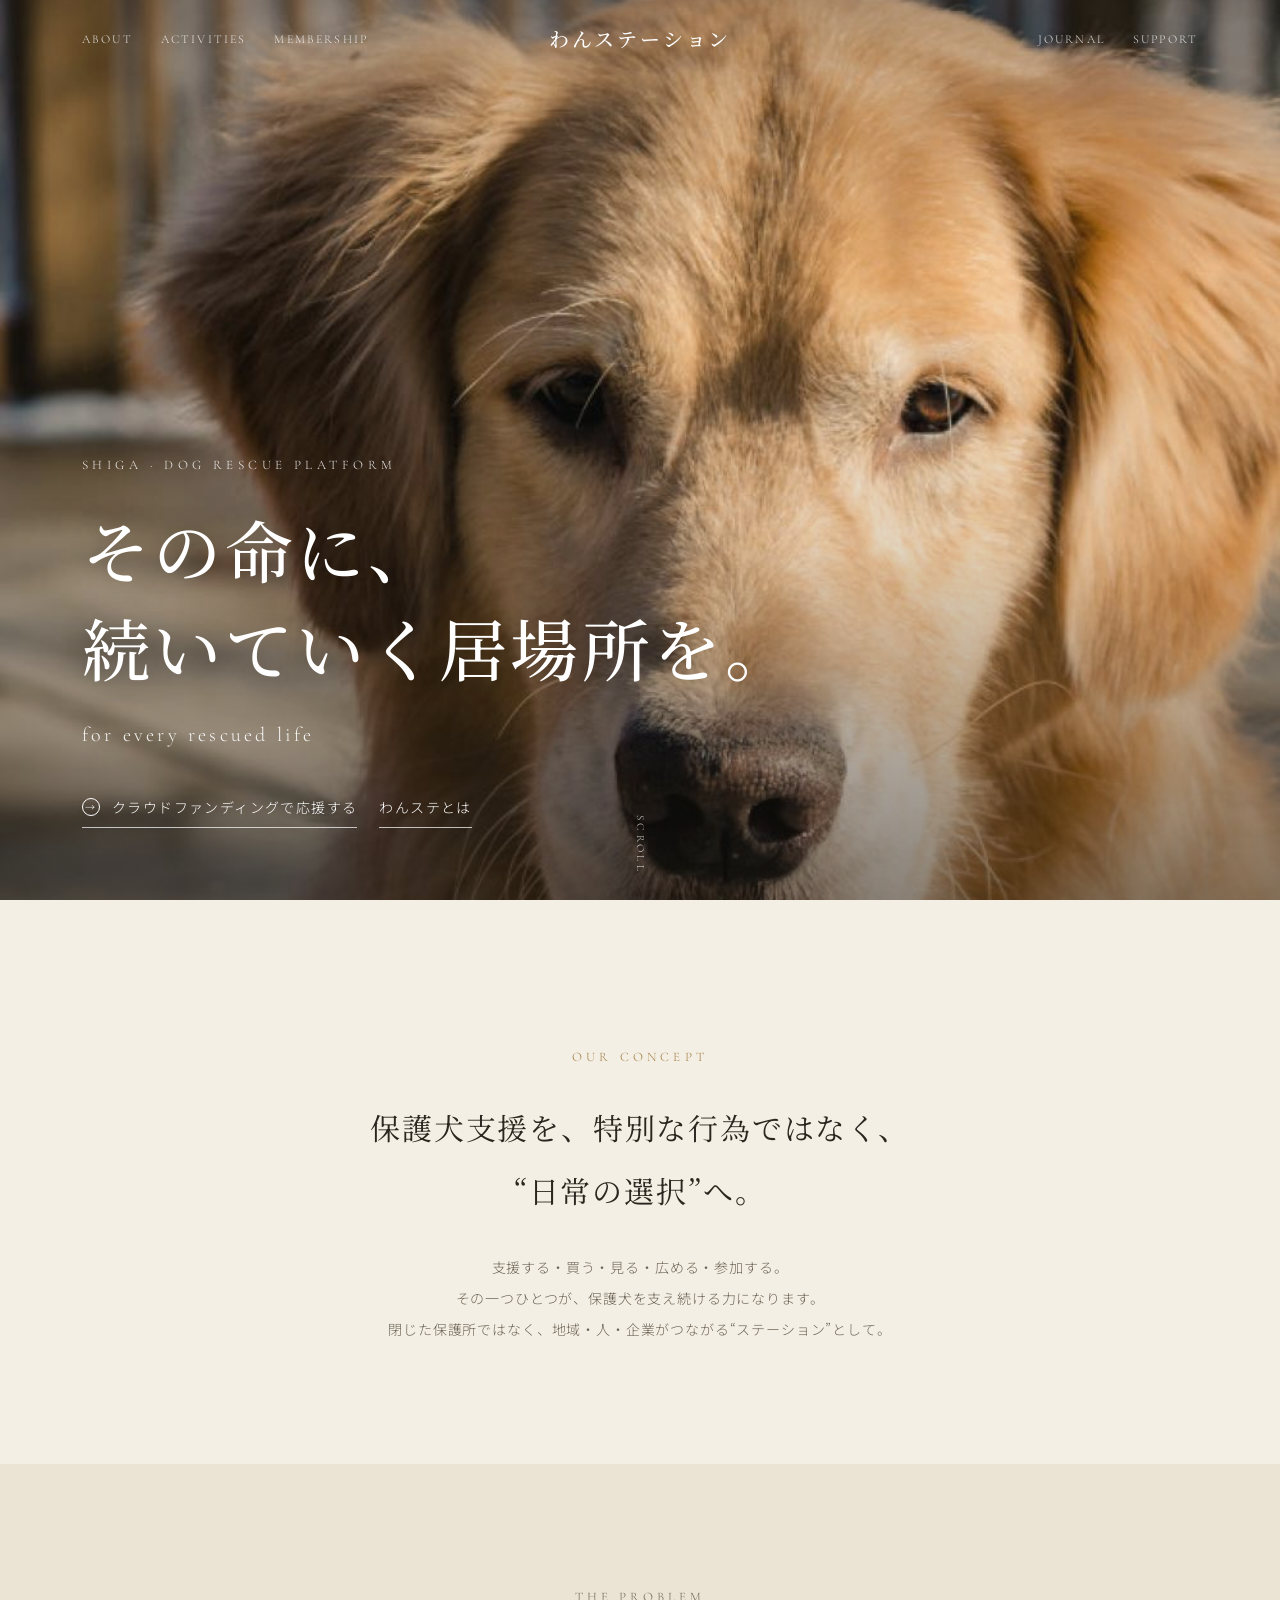
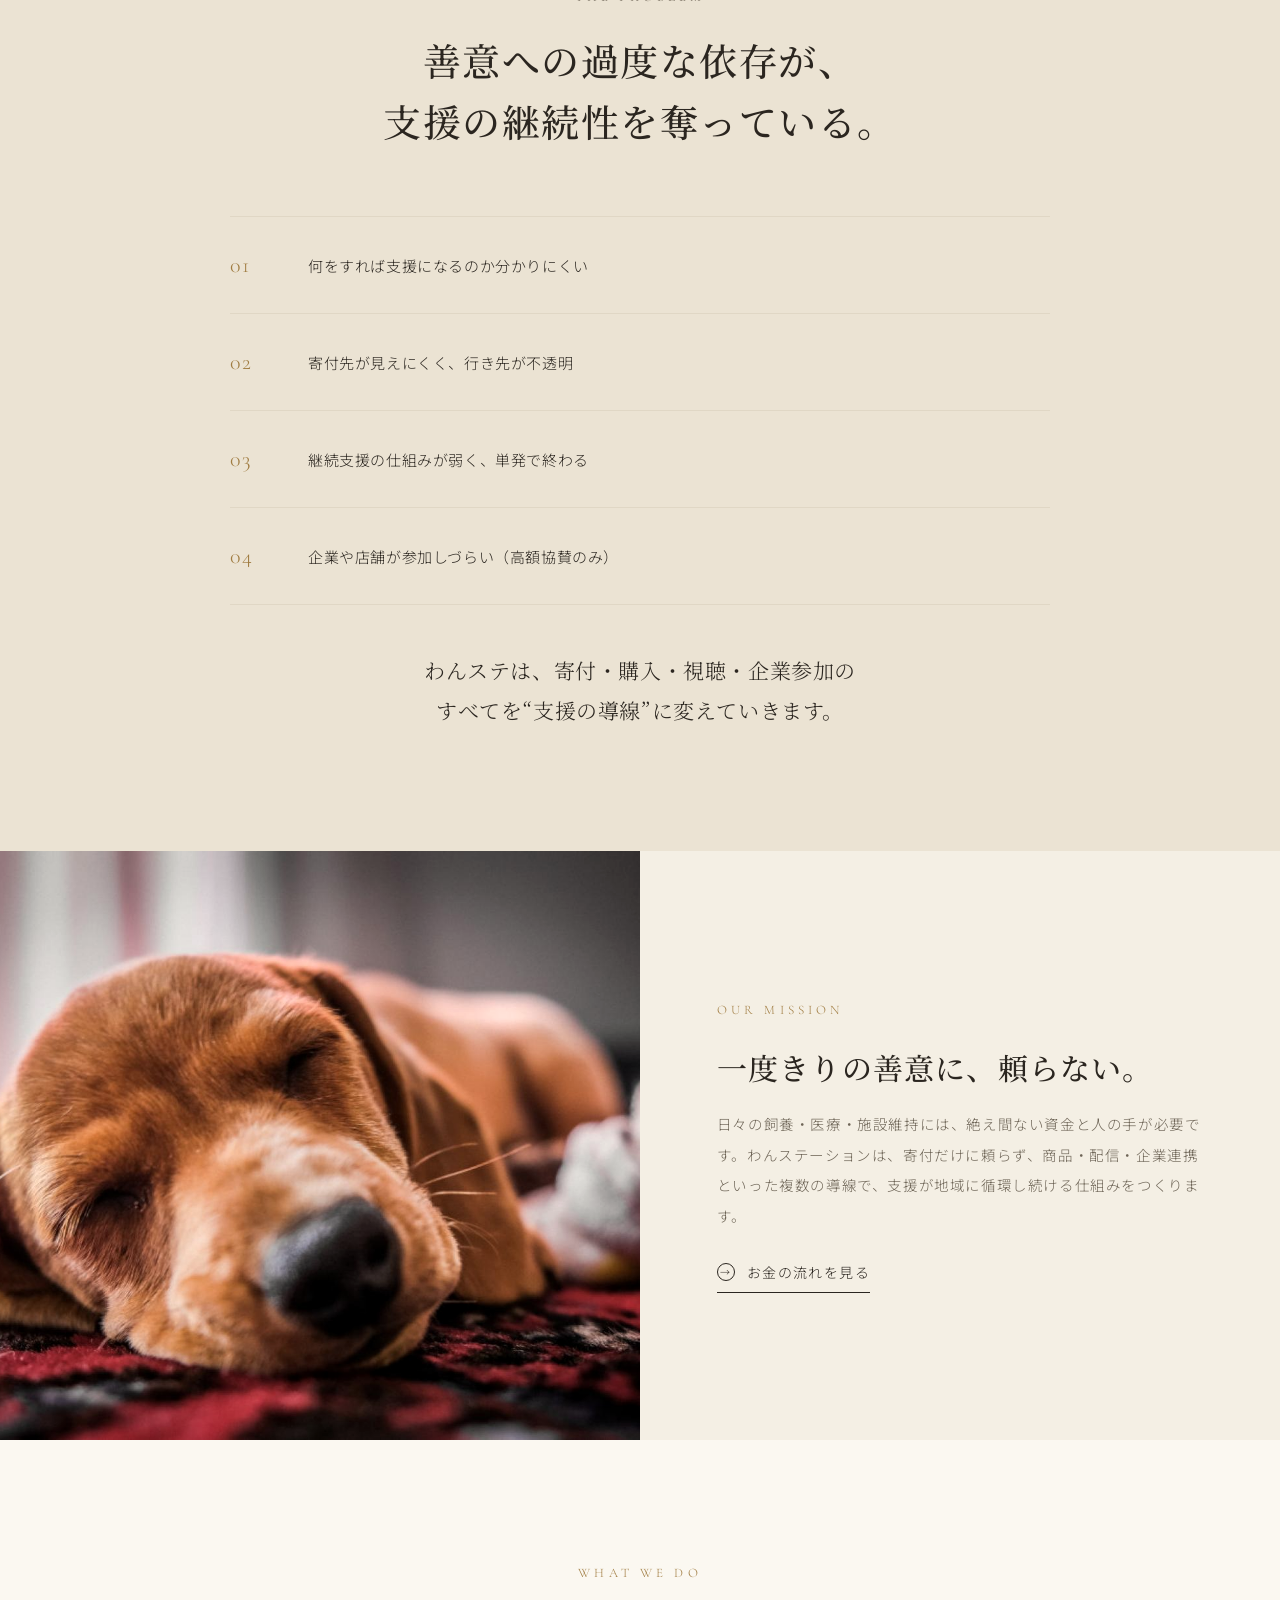
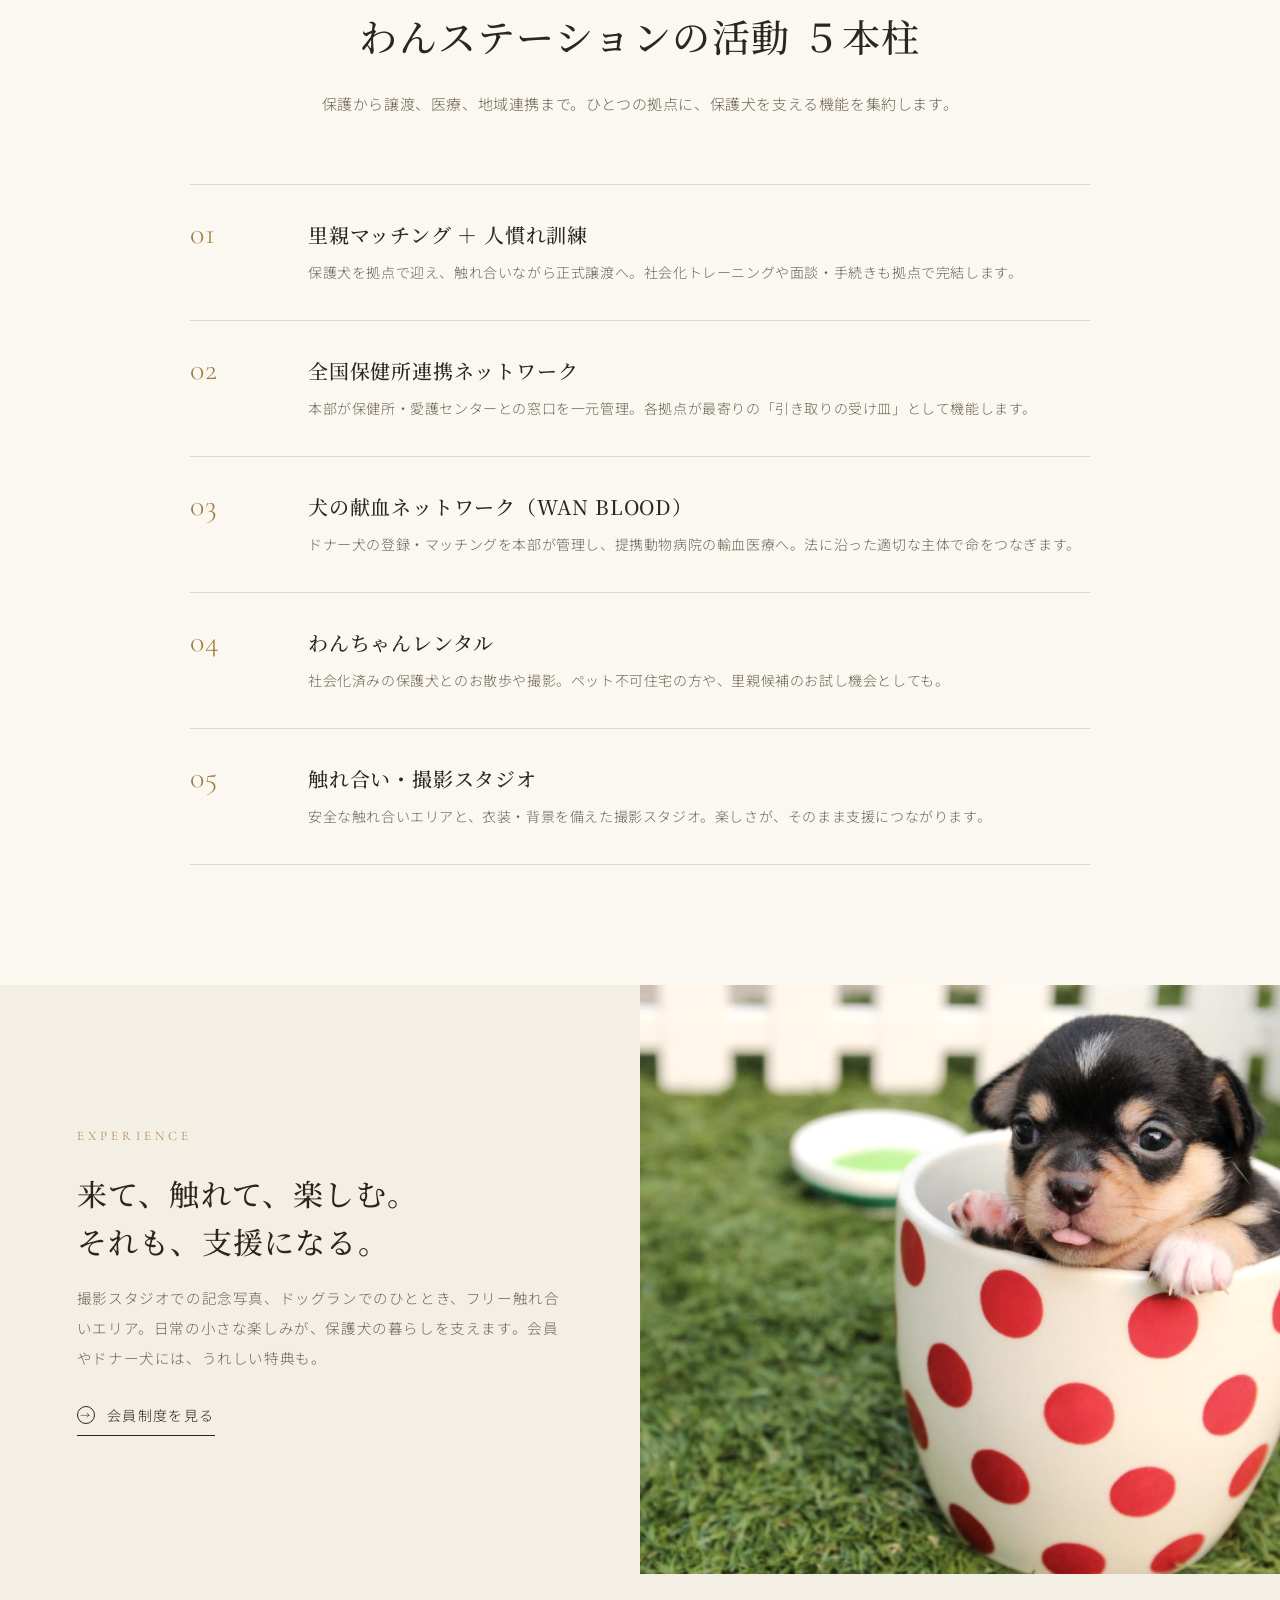
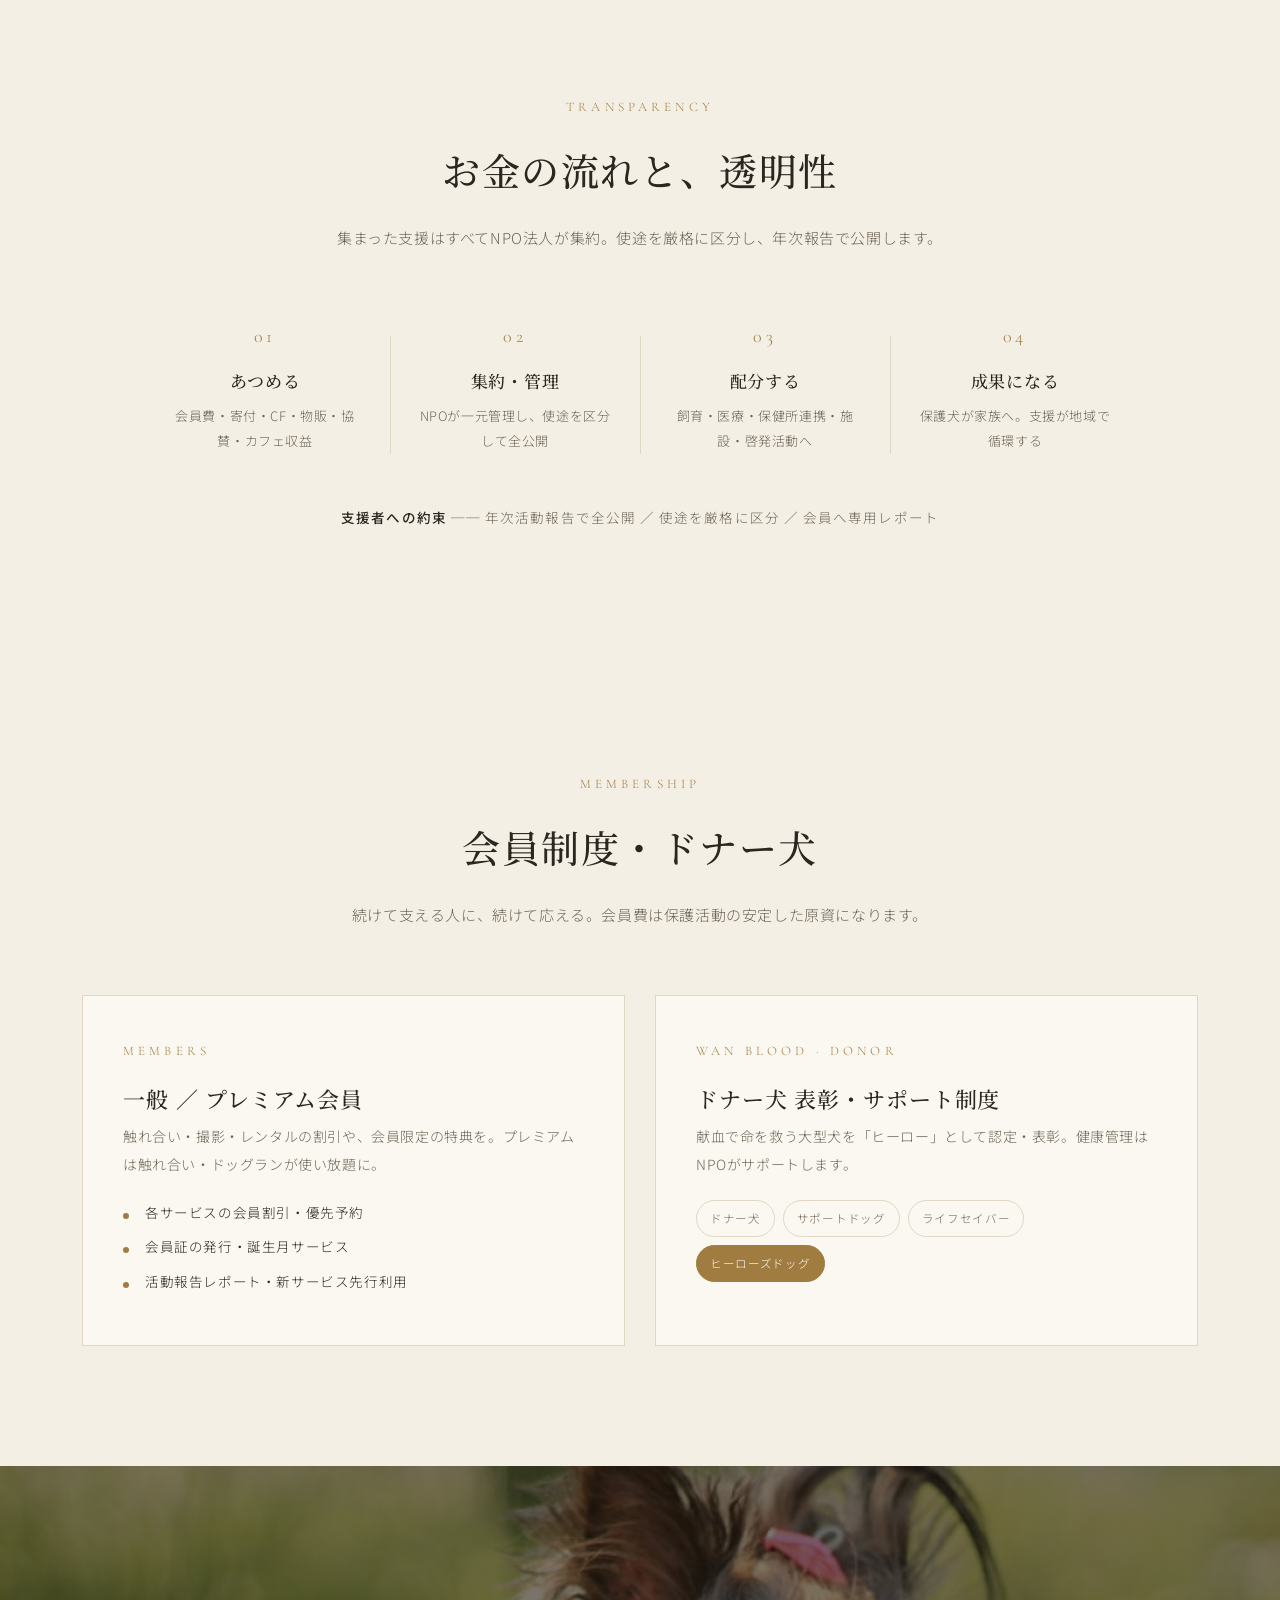
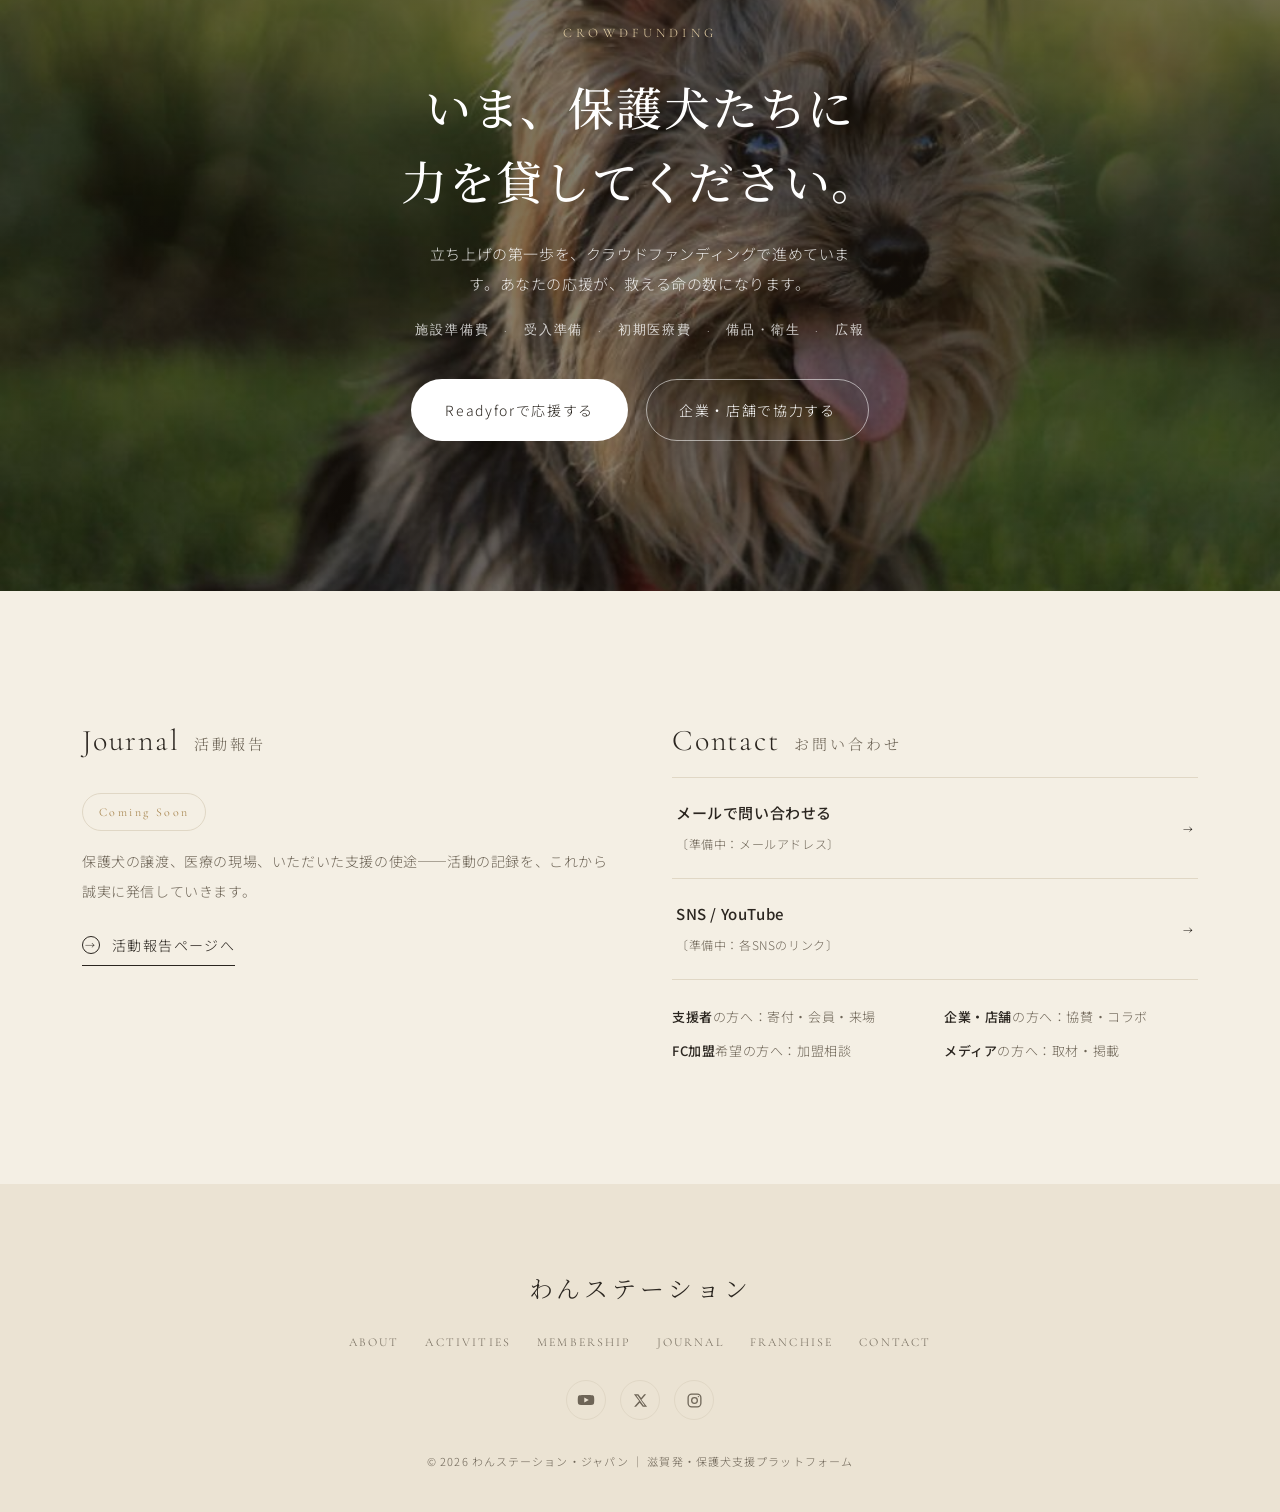
==== index.html @ 589c4ae3 "feat: 暖色エディトリアル版(B)を正式トップに採用 - B案を index.html に昇格、サブページ(reports/franchise)も暖色トーンに統一 - 旧・紺版は classic." ====
<!DOCTYPE html>
<html lang="ja">
<head>
<meta charset="UTF-8">
<meta name="viewport" content="width=device-width, initial-scale=1">
<meta name="robots" content="noindex, nofollow">
<title>わんステーション｜滋賀発・保護犬支援プラットフォーム</title>
<meta name="description" content="保護犬支援を、特別な行為ではなく“日常の選択”に。滋賀発の保護犬支援プラットフォーム わんステーション。">
<link rel="icon" href="assets/logo.svg" type="image/svg+xml">
<link rel="preconnect" href="https://fonts.googleapis.com">
<link rel="preconnect" href="https://fonts.gstatic.com" crossorigin>
<link href="https://fonts.googleapis.com/css2?family=Cormorant+Garamond:wght@400;500;600&family=Noto+Sans+JP:wght@300;400;500&family=Noto+Serif+JP:wght@400;500;600&display=swap" rel="stylesheet">
<link rel="stylesheet" href="css/editorial.css">
</head>
<body>

<!-- ===== ヘッダー ===== -->
<header class="eh on-hero" id="eh">
  <div class="wrap bar">
    <nav class="nav-l">
      <a class="navlink" href="#about">About</a>
      <a class="navlink" href="#pillars">Activities</a>
      <a class="navlink" href="#member">Membership</a>
    </nav>
    <a class="wordmark" href="index.html">わんステーション</a>
    <nav class="nav-r">
      <a class="navlink" href="reports.html">Journal</a>
      <a class="navlink" href="#support">Support</a>
      <button class="menu-btn navlink" id="menuBtn" aria-label="メニュー">Menu</button>
    </nav>
  </div>
</header>

<!-- ===== モバイルメニュー ===== -->
<div class="m-overlay" id="mOverlay" style="position:fixed;inset:0;z-index:70;background:var(--cream);display:none;flex-direction:column;align-items:center;justify-content:center;gap:8px">
  <button id="mClose" style="position:absolute;top:22px;right:26px;font-family:var(--serif-en);letter-spacing:.18em">CLOSE</button>
  <a class="serif-jp" style="font-size:24px;padding:12px" href="#about">わんステとは</a>
  <a class="serif-jp" style="font-size:24px;padding:12px" href="#pillars">活動内容</a>
  <a class="serif-jp" style="font-size:24px;padding:12px" href="#member">会員制度</a>
  <a class="serif-jp" style="font-size:24px;padding:12px" href="reports.html">活動報告</a>
  <a class="serif-jp" style="font-size:24px;padding:12px;color:var(--accent)" href="#support">応援する</a>
</div>

<!-- ===== ヒーロー ===== -->
<section class="ehero">
  <div class="bg warm"><img src="assets/img/ed-hero.jpg" alt="保護犬"></div>
  <div class="wrap inner">
    <div class="reveal">
      <div class="eyebrow">Shiga · Dog Rescue Platform</div>
      <h1>その命に、<br>続いていく居場所を。</h1>
      <div class="sub">for every rescued life</div>
      <div class="h-actions">
        <a class="line-link" href="#support"><span class="d">→</span>クラウドファンディングで応援する</a>
        <a class="line-link" href="#about">わんステとは</a>
      </div>
    </div>
  </div>
  <div class="scroll-cue">SCROLL</div>
</section>

<!-- ===== イントロ（コンセプト） ===== -->
<section class="intro wrap" id="about">
  <div class="narrow reveal">
    <span class="label">Our Concept</span>
    <p style="margin-top:26px">保護犬支援を、特別な行為ではなく、<br>“日常の選択”へ。</p>
    <p class="small">支援する・買う・見る・広める・参加する。<br>その一つひとつが、保護犬を支え続ける力になります。<br>閉じた保護所ではなく、地域・人・企業がつながる“ステーション”として。</p>
  </div>
</section>

<!-- ===== 課題 ===== -->
<section class="sec issue-e">
  <div class="wrap">
    <div class="sec-head">
      <span class="label ink">The Problem</span>
      <h2 class="sec-title">善意への過度な依存が、<br>支援の継続性を奪っている。</h2>
    </div>
    <div class="rows">
      <div class="row reveal"><span class="num">01</span><p>何をすれば支援になるのか分かりにくい</p></div>
      <div class="row reveal"><span class="num">02</span><p>寄付先が見えにくく、行き先が不透明</p></div>
      <div class="row reveal"><span class="num">03</span><p>継続支援の仕組みが弱く、単発で終わる</p></div>
      <div class="row reveal"><span class="num">04</span><p>企業や店舗が参加しづらい（高額協賛のみ）</p></div>
    </div>
    <p class="closing reveal">わんステは、寄付・購入・視聴・企業参加の<br>すべてを“支援の導線”に変えていきます。</p>
  </div>
</section>

<!-- ===== フィーチャー：世界観 ===== -->
<section class="feature">
  <div class="ph warm"><img src="assets/img/ed-warm.jpg" alt="くつろぐ保護犬"></div>
  <div class="tx reveal">
    <span class="label">Our Mission</span>
    <h3>一度きりの善意に、頼らない。</h3>
    <p>日々の飼養・医療・施設維持には、絶え間ない資金と人の手が必要です。わんステーションは、寄付だけに頼らず、商品・配信・企業連携といった複数の導線で、支援が地域に循環し続ける仕組みをつくります。</p>
    <a class="line-link" href="#flow"><span class="d">→</span>お金の流れを見る</a>
  </div>
</section>

<!-- ===== 活動5本柱 ===== -->
<section class="sec pillars-e" id="pillars">
  <div class="wrap">
    <div class="sec-head">
      <span class="label">What We Do</span>
      <h2 class="sec-title">わんステーションの活動 ５本柱</h2>
      <p class="sec-lead">保護から譲渡、医療、地域連携まで。ひとつの拠点に、保護犬を支える機能を集約します。</p>
    </div>
    <div class="plist">
      <div class="pl reveal"><div class="no">01</div><div><h4>里親マッチング ＋ 人慣れ訓練</h4><p>保護犬を拠点で迎え、触れ合いながら正式譲渡へ。社会化トレーニングや面談・手続きも拠点で完結します。</p></div></div>
      <div class="pl reveal"><div class="no">02</div><div><h4>全国保健所連携ネットワーク</h4><p>本部が保健所・愛護センターとの窓口を一元管理。各拠点が最寄りの「引き取りの受け皿」として機能します。</p></div></div>
      <div class="pl reveal"><div class="no">03</div><div><h4>犬の献血ネットワーク（WAN BLOOD）</h4><p>ドナー犬の登録・マッチングを本部が管理し、提携動物病院の輸血医療へ。法に沿った適切な主体で命をつなぎます。</p></div></div>
      <div class="pl reveal"><div class="no">04</div><div><h4>わんちゃんレンタル</h4><p>社会化済みの保護犬とのお散歩や撮影。ペット不可住宅の方や、里親候補のお試し機会としても。</p></div></div>
      <div class="pl reveal"><div class="no">05</div><div><h4>触れ合い・撮影スタジオ</h4><p>安全な触れ合いエリアと、衣装・背景を備えた撮影スタジオ。楽しさが、そのまま支援につながります。</p></div></div>
    </div>
  </div>
</section>

<!-- ===== フィーチャー：体験 ===== -->
<section class="feature rev">
  <div class="ph warm"><img src="assets/img/ed-soft.jpg" alt="拠点での体験"></div>
  <div class="tx reveal">
    <span class="label">Experience</span>
    <h3>来て、触れて、楽しむ。<br>それも、支援になる。</h3>
    <p>撮影スタジオでの記念写真、ドッグランでのひととき、フリー触れ合いエリア。日常の小さな楽しみが、保護犬の暮らしを支えます。会員やドナー犬には、うれしい特典も。</p>
    <a class="line-link" href="#member"><span class="d">→</span>会員制度を見る</a>
  </div>
</section>

<!-- ===== お金の流れ・透明性 ===== -->
<section class="sec flow-e" id="flow">
  <div class="wrap">
    <div class="sec-head">
      <span class="label">Transparency</span>
      <h2 class="sec-title">お金の流れと、透明性</h2>
      <p class="sec-lead">集まった支援はすべてNPO法人が集約。使途を厳格に区分し、年次報告で公開します。</p>
    </div>
    <div class="steps">
      <div class="st reveal"><div class="no">01</div><h4>あつめる</h4><p>会員費・寄付・CF・物販・協賛・カフェ収益</p></div>
      <div class="st reveal"><div class="no">02</div><h4>集約・管理</h4><p>NPOが一元管理し、使途を区分して全公開</p></div>
      <div class="st reveal"><div class="no">03</div><h4>配分する</h4><p>飼育・医療・保健所連携・施設・啓発活動へ</p></div>
      <div class="st reveal"><div class="no">04</div><h4>成果になる</h4><p>保護犬が家族へ。支援が地域で循環する</p></div>
    </div>
    <p class="promise reveal"><b>支援者への約束</b> ── 年次活動報告で全公開 ／ 使途を厳格に区分 ／ 会員へ専用レポート</p>
  </div>
</section>

<!-- ===== 会員・ドナー ===== -->
<section class="sec member-e" id="member">
  <div class="wrap">
    <div class="sec-head">
      <span class="label">Membership</span>
      <h2 class="sec-title">会員制度・ドナー犬</h2>
      <p class="sec-lead">続けて支える人に、続けて応える。会員費は保護活動の安定した原資になります。</p>
    </div>
    <div class="cols">
      <div class="card-e reveal">
        <span class="label">Members</span>
        <h4>一般 ／ プレミアム会員</h4>
        <p class="lead">触れ合い・撮影・レンタルの割引や、会員限定の特典を。プレミアムは触れ合い・ドッグランが使い放題に。</p>
        <ul>
          <li>各サービスの会員割引・優先予約</li>
          <li>会員証の発行・誕生月サービス</li>
          <li>活動報告レポート・新サービス先行利用</li>
        </ul>
      </div>
      <div class="card-e reveal">
        <span class="label">Wan Blood · Donor</span>
        <h4>ドナー犬 表彰・サポート制度</h4>
        <p class="lead">献血で命を救う大型犬を「ヒーロー」として認定・表彰。健康管理はNPOがサポートします。</p>
        <div class="ranks">
          <span>ドナー犬</span><span>サポートドッグ</span><span>ライフセイバー</span><span class="on">ヒーローズドッグ</span>
        </div>
      </div>
    </div>
  </div>
</section>

<!-- ===== CF ===== -->
<section class="cta-e" id="support">
  <div class="bg warm"><img src="assets/img/cta.jpg" alt=""></div>
  <div class="inner">
    <span class="label">Crowdfunding</span>
    <h2>いま、保護犬たちに<br>力を貸してください。</h2>
    <p>立ち上げの第一歩を、クラウドファンディングで進めています。あなたの応援が、救える命の数になります。</p>
    <div class="uses">施設準備費　·　受入準備　·　初期医療費　·　備品・衛生　·　広報</div>
    <div class="acts">
      <a class="btn-pill" href="〔Readyfor公開URL〕" target="_blank" rel="noopener">Readyforで応援する</a>
      <a class="btn-outline" href="#contact">企業・店舗で協力する</a>
    </div>
  </div>
</section>

<!-- ===== お知らせ / お問い合わせ ===== -->
<section class="sec news-e" id="contact">
  <div class="wrap two">
    <div class="reveal">
      <div class="block-title">Journal<span class="jp">活動報告</span></div>
      <span class="soon">Coming Soon</span>
      <p class="lead">保護犬の譲渡、医療の現場、いただいた支援の使途──活動の記録を、これから誠実に発信していきます。</p>
      <a class="line-link" href="reports.html"><span class="d">→</span>活動報告ページへ</a>
    </div>
    <div class="reveal">
      <div class="block-title">Contact<span class="jp">お問い合わせ</span></div>
      <div class="contact-rows">
        <a href="〔mailto:メールアドレス〕"><span class="t"><b>メールで問い合わせる</b><span>〔準備中：メールアドレス〕</span></span><span class="ar">→</span></a>
        <a href="〔SNSのURL〕" target="_blank" rel="noopener"><span class="t"><b>SNS / YouTube</b><span>〔準備中：各SNSのリンク〕</span></span><span class="ar">→</span></a>
      </div>
      <div class="aud">
        <div><b>支援者</b>の方へ：寄付・会員・来場</div>
        <div><b>企業・店舗</b>の方へ：協賛・コラボ</div>
        <div><b>FC加盟</b>希望の方へ：加盟相談</div>
        <div><b>メディア</b>の方へ：取材・掲載</div>
      </div>
    </div>
  </div>
</section>

<!-- ===== フッター ===== -->
<footer class="foot-e">
  <div class="wrap">
    <div class="wm">わんステーション</div>
    <div class="links">
      <a href="#about">About</a><a href="#pillars">Activities</a><a href="#member">Membership</a>
      <a href="reports.html">Journal</a><a href="franchise.html">Franchise</a><a href="#contact">Contact</a>
    </div>
    <div class="sns">
      <a href="〔YouTube〕" target="_blank" rel="noopener" aria-label="YouTube"><svg width="18" height="18" viewBox="0 0 24 24" fill="currentColor"><path d="M23 12s0-3.2-.4-4.7a2.5 2.5 0 0 0-1.7-1.7C19.4 5.2 12 5.2 12 5.2s-7.4 0-8.9.4A2.5 2.5 0 0 0 1.4 7.3C1 8.8 1 12 1 12s0 3.2.4 4.7a2.5 2.5 0 0 0 1.7 1.7c1.5.4 8.9.4 8.9.4s7.4 0 8.9-.4a2.5 2.5 0 0 0 1.7-1.7C23 15.2 23 12 23 12zM9.7 15.3V8.7l6 3.3-6 3.3z"/></svg></a>
      <a href="〔X〕" target="_blank" rel="noopener" aria-label="X"><svg width="15" height="15" viewBox="0 0 24 24" fill="currentColor"><path d="M18 2h3l-7.5 8.6L22.5 22h-6.8l-5-6.6L4.8 22H1.8l8-9.2L1.5 2h7l4.5 6 5-6zM16.8 20h1.9L7.3 4H5.3L16.8 20z"/></svg></a>
      <a href="〔Instagram〕" target="_blank" rel="noopener" aria-label="Instagram"><svg width="17" height="17" viewBox="0 0 24 24" fill="none" stroke="currentColor" stroke-width="1.8"><rect x="3" y="3" width="18" height="18" rx="5"/><circle cx="12" cy="12" r="4"/><circle cx="17.5" cy="6.5" r="1" fill="currentColor" stroke="none"/></svg></a>
    </div>
    <div class="copy">© 2026 わんステーション・ジャパン ｜ 滋賀発・保護犬支援プラットフォーム</div>
  </div>
</footer>

<script src="js/editorial.js"></script>
</body>
</html>
---- css/editorial.css ----
/* =========================================================
   わんステーション — editorial.css
   方向：furfolk風 暖色エディトリアル（生成り・余白・セリフ・写真主役）
   ========================================================= */

*,*::before,*::after{box-sizing:border-box;margin:0;padding:0}
html{-webkit-text-size-adjust:100%;scroll-behavior:smooth}
img{max-width:100%;display:block}
a{color:inherit;text-decoration:none}
ul{list-style:none}
button{font:inherit;cursor:pointer;border:none;background:none;color:inherit}

:root{
  --cream:#F4EFE4;       /* 主背景・生成り */
  --cream-2:#FBF8F1;     /* 明るい面 */
  --cream-deep:#EBE3D3;  /* 少し沈めた面 */
  --ink:#2B2620;         /* 文字・温かみのある黒 */
  --ink-soft:#6E6557;    /* 補助テキスト */
  --line:#E0D7C5;        /* ヘアライン */
  --accent:#A07C41;      /* 控えめなタン・ゴールド */

  --serif-en:"Cormorant Garamond",serif;            /* 英字ディスプレイ */
  --serif-jp:"Noto Serif JP",'Hiragino Mincho ProN','Yu Mincho',serif;
  --sans-jp:"Noto Sans JP",'Hiragino Sans',system-ui,sans-serif;
}

body{
  font-family:var(--sans-jp);
  color:var(--ink);
  background:var(--cream);
  font-weight:300;
  line-height:2;
  font-size:15px;
  letter-spacing:.04em;
  -webkit-font-smoothing:antialiased;
}

/* 写真は暖色トーンに統一（仮写真の背景差を馴染ませる） */
img.warm,.warm img{filter:saturate(.9) sepia(.07) brightness(1.02) contrast(1.02)}

.wrap{width:100%;max-width:1180px;margin-inline:auto;padding-inline:32px}
.narrow{max-width:760px;margin-inline:auto}

h1,h2,h3,h4{font-weight:500;line-height:1.55;letter-spacing:.04em}
.serif-jp{font-family:var(--serif-jp)}
.en{font-family:var(--serif-en);font-weight:500;letter-spacing:.06em}

/* ラベル（小さな英字） */
.label{font-family:var(--serif-en);font-size:13px;letter-spacing:.32em;text-transform:uppercase;color:var(--accent)}
.label.ink{color:var(--ink-soft)}

/* セクション */
.sec{padding:120px 0}
.sec-sm{padding:88px 0}
.sec-head{text-align:center;max-width:680px;margin:0 auto 64px}
.sec-head .label{display:block;margin-bottom:20px}
.sec-title{font-family:var(--serif-jp);font-size:clamp(26px,3.4vw,38px);color:var(--ink);font-weight:500;line-height:1.6}
.sec-lead{margin-top:22px;color:var(--ink-soft);font-size:15px;line-height:2.1}

/* リンク・ボタン */
.line-link{display:inline-flex;align-items:center;gap:12px;font-size:14px;letter-spacing:.1em;color:var(--ink);padding-bottom:6px;border-bottom:1px solid var(--ink);transition:gap .25s,color .25s,border-color .25s}
.line-link:hover{gap:18px;color:var(--accent);border-color:var(--accent)}
.line-link .d{width:18px;height:18px;border-radius:50%;border:1px solid currentColor;display:inline-flex;align-items:center;justify-content:center;font-size:10px}
.btn-pill{display:inline-flex;align-items:center;gap:12px;background:var(--ink);color:var(--cream);font-size:14px;letter-spacing:.12em;padding:17px 34px;border-radius:999px;transition:background .25s,transform .25s}
.btn-pill:hover{background:#000;transform:translateY(-2px)}
.btn-outline{display:inline-flex;align-items:center;gap:12px;border:1px solid currentColor;font-size:14px;letter-spacing:.12em;padding:16px 32px;border-radius:999px;transition:.25s}

/* =========================================================
   ヘッダー
   ========================================================= */
.eh{position:fixed;top:0;left:0;right:0;z-index:60;transition:background .35s,box-shadow .35s,border-color .35s;border-bottom:1px solid transparent}
.eh.solid{background:rgba(244,239,228,.9);backdrop-filter:blur(10px) saturate(140%);border-color:var(--line)}
.eh .bar{display:flex;align-items:center;justify-content:space-between;height:78px}
.eh .nav-l,.eh .nav-r{display:flex;align-items:center;gap:28px;flex:1}
.eh .nav-r{justify-content:flex-end}
.eh a.navlink{font-size:12px;letter-spacing:.18em;text-transform:uppercase;font-family:var(--serif-en);color:var(--ink);opacity:.85;transition:opacity .2s}
.eh a.navlink:hover{opacity:1}
.eh .wordmark{font-family:var(--serif-jp);font-size:20px;letter-spacing:.14em;color:var(--ink);font-weight:500;white-space:nowrap}
.eh.on-hero:not(.solid) a,.eh.on-hero:not(.solid) .wordmark{color:#fff}
.eh .menu-btn{display:none}

/* =========================================================
   ヒーロー（全面写真）
   ========================================================= */
.ehero{position:relative;height:100vh;min-height:620px;overflow:hidden}
.ehero .bg{position:absolute;inset:0}
.ehero .bg img{width:100%;height:100%;object-fit:cover}
.ehero .bg::after{content:"";position:absolute;inset:0;background:linear-gradient(180deg,rgba(20,16,12,.28),rgba(20,16,12,.05) 30%,rgba(20,16,12,.12) 60%,rgba(20,16,12,.5))}
.ehero .inner{position:relative;height:100%;display:flex;flex-direction:column;justify-content:flex-end;padding-bottom:8vh;color:#fff}
.ehero .eyebrow{font-family:var(--serif-en);font-size:13px;letter-spacing:.34em;text-transform:uppercase;color:rgba(255,255,255,.9);margin-bottom:22px}
.ehero h1{font-family:var(--serif-jp);font-weight:500;font-size:clamp(34px,5.6vw,68px);line-height:1.45;letter-spacing:.05em;text-shadow:0 2px 30px rgba(0,0,0,.25)}
.ehero .sub{font-family:var(--serif-en);font-size:clamp(15px,1.6vw,20px);letter-spacing:.16em;margin-top:18px;color:rgba(255,255,255,.92)}
.ehero .h-actions{margin-top:38px;display:flex;gap:22px;align-items:center;flex-wrap:wrap}
.ehero .line-link{color:#fff;border-color:rgba(255,255,255,.7)}
.ehero .line-link:hover{color:#fff;border-color:#fff}
.scroll-cue{position:absolute;left:50%;bottom:26px;transform:translateX(-50%);color:rgba(255,255,255,.8);font-family:var(--serif-en);font-size:11px;letter-spacing:.3em;writing-mode:vertical-rl}

/* =========================================================
   イントロ（余白の効いた一文）
   ========================================================= */
.intro{text-align:center;padding:140px 0 120px}
.intro p{font-family:var(--serif-jp);font-size:clamp(20px,2.6vw,30px);line-height:2.1;color:var(--ink);font-weight:400;letter-spacing:.06em}
.intro .small{font-family:var(--sans-jp);font-size:14px;color:var(--ink-soft);margin-top:30px;line-height:2.2;font-weight:300}

/* =========================================================
   課題（落ち着いたトーン面）
   ========================================================= */
.issue-e{background:var(--cream-deep)}
.issue-e .rows{max-width:820px;margin:48px auto 0}
.issue-e .row{display:flex;gap:30px;align-items:baseline;padding:26px 0;border-top:1px solid var(--line)}
.issue-e .row:last-child{border-bottom:1px solid var(--line)}
.issue-e .row .num{font-family:var(--serif-en);font-size:22px;color:var(--accent);min-width:48px}
.issue-e .row p{font-size:15px;color:var(--ink);line-height:1.9}
.issue-e .closing{text-align:center;margin-top:46px;font-family:var(--serif-jp);font-size:clamp(17px,2vw,21px);color:var(--ink);line-height:1.9}

/* =========================================================
   エディトリアル交互ブロック（写真＋少しの文）
   ========================================================= */
.feature{display:grid;grid-template-columns:1fr 1fr;align-items:center;gap:0}
.feature+.feature{margin-top:0}
.feature .ph{height:clamp(360px,46vw,600px);overflow:hidden}
.feature .ph img{width:100%;height:100%;object-fit:cover;transition:transform 1.2s ease}
.feature:hover .ph img{transform:scale(1.04)}
.feature .tx{padding:clamp(40px,6vw,96px)}
.feature.rev .ph{order:2}
.feature .label{display:block;margin-bottom:20px}
.feature h3{font-family:var(--serif-jp);font-size:clamp(22px,2.6vw,30px);color:var(--ink);font-weight:500;line-height:1.6;margin-bottom:18px}
.feature p{color:var(--ink-soft);font-size:14.5px;line-height:2.1;margin-bottom:24px}

/* =========================================================
   活動5本柱（ミニマルな番号リスト）
   ========================================================= */
.pillars-e{background:var(--cream-2)}
.plist{max-width:900px;margin:56px auto 0}
.pl{display:grid;grid-template-columns:90px 1fr;gap:28px;padding:34px 0;border-top:1px solid var(--line);align-items:start}
.plist .pl:last-child{border-bottom:1px solid var(--line)}
.pl .no{font-family:var(--serif-en);font-size:30px;color:var(--accent);line-height:1}
.pl h4{font-family:var(--serif-jp);font-size:20px;font-weight:500;color:var(--ink);margin-bottom:8px}
.pl p{font-size:14px;color:var(--ink-soft);line-height:2}

/* =========================================================
   透明性（お金の流れ）— 横の細い流れ
   ========================================================= */
.flow-e .steps{display:grid;grid-template-columns:repeat(4,1fr);gap:0;max-width:1000px;margin:56px auto 0}
.flow-e .st{padding:0 26px;text-align:center;position:relative}
.flow-e .st+.st::before{content:"";position:absolute;left:0;top:18px;width:1px;height:calc(100% - 18px);background:var(--line)}
.flow-e .st .no{font-family:var(--serif-en);font-size:18px;color:var(--accent);letter-spacing:.2em}
.flow-e .st h4{font-family:var(--serif-jp);font-size:17px;font-weight:500;margin:14px 0 10px}
.flow-e .st p{font-size:13px;color:var(--ink-soft);line-height:1.9}
.flow-e .promise{text-align:center;margin-top:50px;font-size:13.5px;color:var(--ink-soft);letter-spacing:.08em}
.flow-e .promise b{color:var(--ink);font-weight:500}

/* =========================================================
   会員・ドナー（控えめ2枚）
   ========================================================= */
.member-e .cols{display:grid;grid-template-columns:1fr 1fr;gap:30px;margin-top:8px}
.card-e{background:var(--cream-2);border:1px solid var(--line);padding:42px 40px}
.card-e .label{display:block;margin-bottom:18px}
.card-e h4{font-family:var(--serif-jp);font-size:22px;font-weight:500;margin-bottom:6px}
.card-e .lead{font-size:14px;color:var(--ink-soft);margin-bottom:22px}
.card-e ul li{position:relative;padding-left:22px;font-size:13.5px;color:var(--ink);margin-bottom:10px;line-height:1.8}
.card-e ul li::before{content:"";position:absolute;left:0;top:13px;width:6px;height:6px;border-radius:50%;background:var(--accent)}
.card-e .ranks{display:flex;flex-wrap:wrap;gap:8px;margin-top:6px}
.card-e .ranks span{font-size:11.5px;letter-spacing:.06em;border:1px solid var(--line);padding:6px 13px;border-radius:999px;color:var(--ink-soft)}
.card-e .ranks span.on{background:var(--accent);color:#fff;border-color:var(--accent)}

/* =========================================================
   CF（全面写真＋セリフ）
   ========================================================= */
.cta-e{position:relative;color:#fff;text-align:center;overflow:hidden}
.cta-e .bg{position:absolute;inset:0}
.cta-e .bg img{width:100%;height:100%;object-fit:cover}
.cta-e .bg::after{content:"";position:absolute;inset:0;background:linear-gradient(180deg,rgba(30,22,14,.62),rgba(30,22,14,.5))}
.cta-e .inner{position:relative;padding:150px 32px}
.cta-e .label{color:#e8d3a8}
.cta-e h2{font-family:var(--serif-jp);font-size:clamp(28px,4vw,46px);font-weight:500;line-height:1.6;margin:24px 0 0}
.cta-e p{max-width:30em;margin:22px auto 14px;color:rgba(255,255,255,.86);font-size:15px;line-height:2}
.cta-e .uses{display:flex;flex-wrap:wrap;gap:10px 22px;justify-content:center;margin:18px auto 36px;max-width:40em;color:rgba(255,255,255,.78);font-family:var(--serif-en);font-size:13px;letter-spacing:.14em}
.cta-e .acts{display:flex;gap:18px;justify-content:center;flex-wrap:wrap}
.cta-e .btn-pill{background:#fff;color:var(--ink)}
.cta-e .btn-pill:hover{background:#fff}
.cta-e .btn-outline{color:#fff;border-color:rgba(255,255,255,.55)}

/* =========================================================
   お知らせ / お問い合わせ
   ========================================================= */
.news-e .two{display:grid;grid-template-columns:1fr 1fr;gap:64px}
.block-title{font-family:var(--serif-en);font-size:30px;letter-spacing:.06em;color:var(--ink)}
.block-title .jp{font-family:var(--serif-jp);font-size:15px;letter-spacing:.2em;color:var(--ink-soft);margin-left:14px}
.news-e .soon{display:inline-block;margin:22px 0 16px;font-family:var(--serif-en);font-size:12px;letter-spacing:.2em;color:var(--accent);border:1px solid var(--line);border-radius:999px;padding:6px 16px}
.news-e p.lead{color:var(--ink-soft);font-size:14px;line-height:2.1;margin-bottom:22px}
.contact-rows{margin-top:6px}
.contact-rows a{display:flex;justify-content:space-between;align-items:center;padding:20px 4px;border-top:1px solid var(--line);transition:padding .25s,color .25s}
.contact-rows a:last-child{border-bottom:1px solid var(--line)}
.contact-rows a:hover{padding-left:12px;color:var(--accent)}
.contact-rows .t b{font-weight:500;font-size:15px;display:block}
.contact-rows .t span{font-size:12px;color:var(--ink-soft)}
.contact-rows .ar{font-family:var(--serif-en)}
.aud{display:grid;grid-template-columns:1fr 1fr;gap:8px 18px;margin-top:24px;font-size:13px;color:var(--ink-soft)}
.aud b{color:var(--ink);font-weight:500}

/* =========================================================
   フッター
   ========================================================= */
.foot-e{background:var(--cream-deep);text-align:center;padding:80px 0 40px}
.foot-e .wm{font-family:var(--serif-jp);font-size:24px;letter-spacing:.16em;color:var(--ink);margin-bottom:18px}
.foot-e .links{display:flex;gap:26px;justify-content:center;flex-wrap:wrap;font-family:var(--serif-en);font-size:12px;letter-spacing:.18em;text-transform:uppercase;color:var(--ink-soft);margin-bottom:26px}
.foot-e .links a:hover{color:var(--accent)}
.foot-e .sns{display:flex;gap:14px;justify-content:center;margin-bottom:30px}
.foot-e .sns a{width:40px;height:40px;border:1px solid var(--line);border-radius:50%;display:flex;align-items:center;justify-content:center;color:var(--ink-soft);transition:.2s}
.foot-e .sns a:hover{background:var(--ink);color:var(--cream);border-color:var(--ink)}
.foot-e .copy{font-size:11px;letter-spacing:.1em;color:var(--ink-soft)}

/* =========================================================
   デザイン切替（比較用の小さなヘルパー）
   ========================================================= */
.switch{position:fixed;right:22px;bottom:22px;z-index:80;display:flex;background:rgba(43,38,32,.92);backdrop-filter:blur(6px);border-radius:999px;padding:5px;box-shadow:0 10px 30px rgba(0,0,0,.25)}
.switch a{font-size:11.5px;letter-spacing:.06em;color:rgba(255,255,255,.7);padding:8px 16px;border-radius:999px;white-space:nowrap}
.switch a.cur{background:#fff;color:#2B2620;font-weight:500}

/* =========================================================
   スクロール演出
   ========================================================= */
.reveal{opacity:0;transform:translateY(26px);transition:opacity 1s ease,transform 1s ease}
.reveal.vis{opacity:1;transform:none}
@media (prefers-reduced-motion:reduce){.reveal{opacity:1;transform:none;transition:none}html{scroll-behavior:auto}}

/* =========================================================
   レスポンシブ
   ========================================================= */
@media (max-width:920px){
  .feature{grid-template-columns:1fr}
  .feature .ph{order:0 !important;height:clamp(280px,60vw,420px)}
  .feature.rev .ph{order:0}
  .member-e .cols,.news-e .two{grid-template-columns:1fr;gap:34px}
  .flow-e .steps{grid-template-columns:1fr 1fr;gap:30px 0}
  .flow-e .st:nth-child(3)::before,.flow-e .st+.st::before{display:none}
}
@media (max-width:640px){
  .wrap{padding-inline:22px}
  .sec{padding:84px 0}
  .intro{padding:96px 0 80px}
  .eh .nav-l{display:none}
  .eh .bar{height:64px}
  .eh .wordmark{font-size:18px}
  .eh .menu-btn{display:inline-flex;font-family:var(--serif-en);font-size:13px;letter-spacing:.18em}
  .eh .nav-r{gap:0}
  .eh .nav-r a.navlink{display:none}  /* モバイルはMenuボタンのみ */
  .ehero{height:88vh}
  .flow-e .steps{grid-template-columns:1fr;gap:26px 0}
  .aud{grid-template-columns:1fr}
  .switch{right:12px;bottom:12px}
}
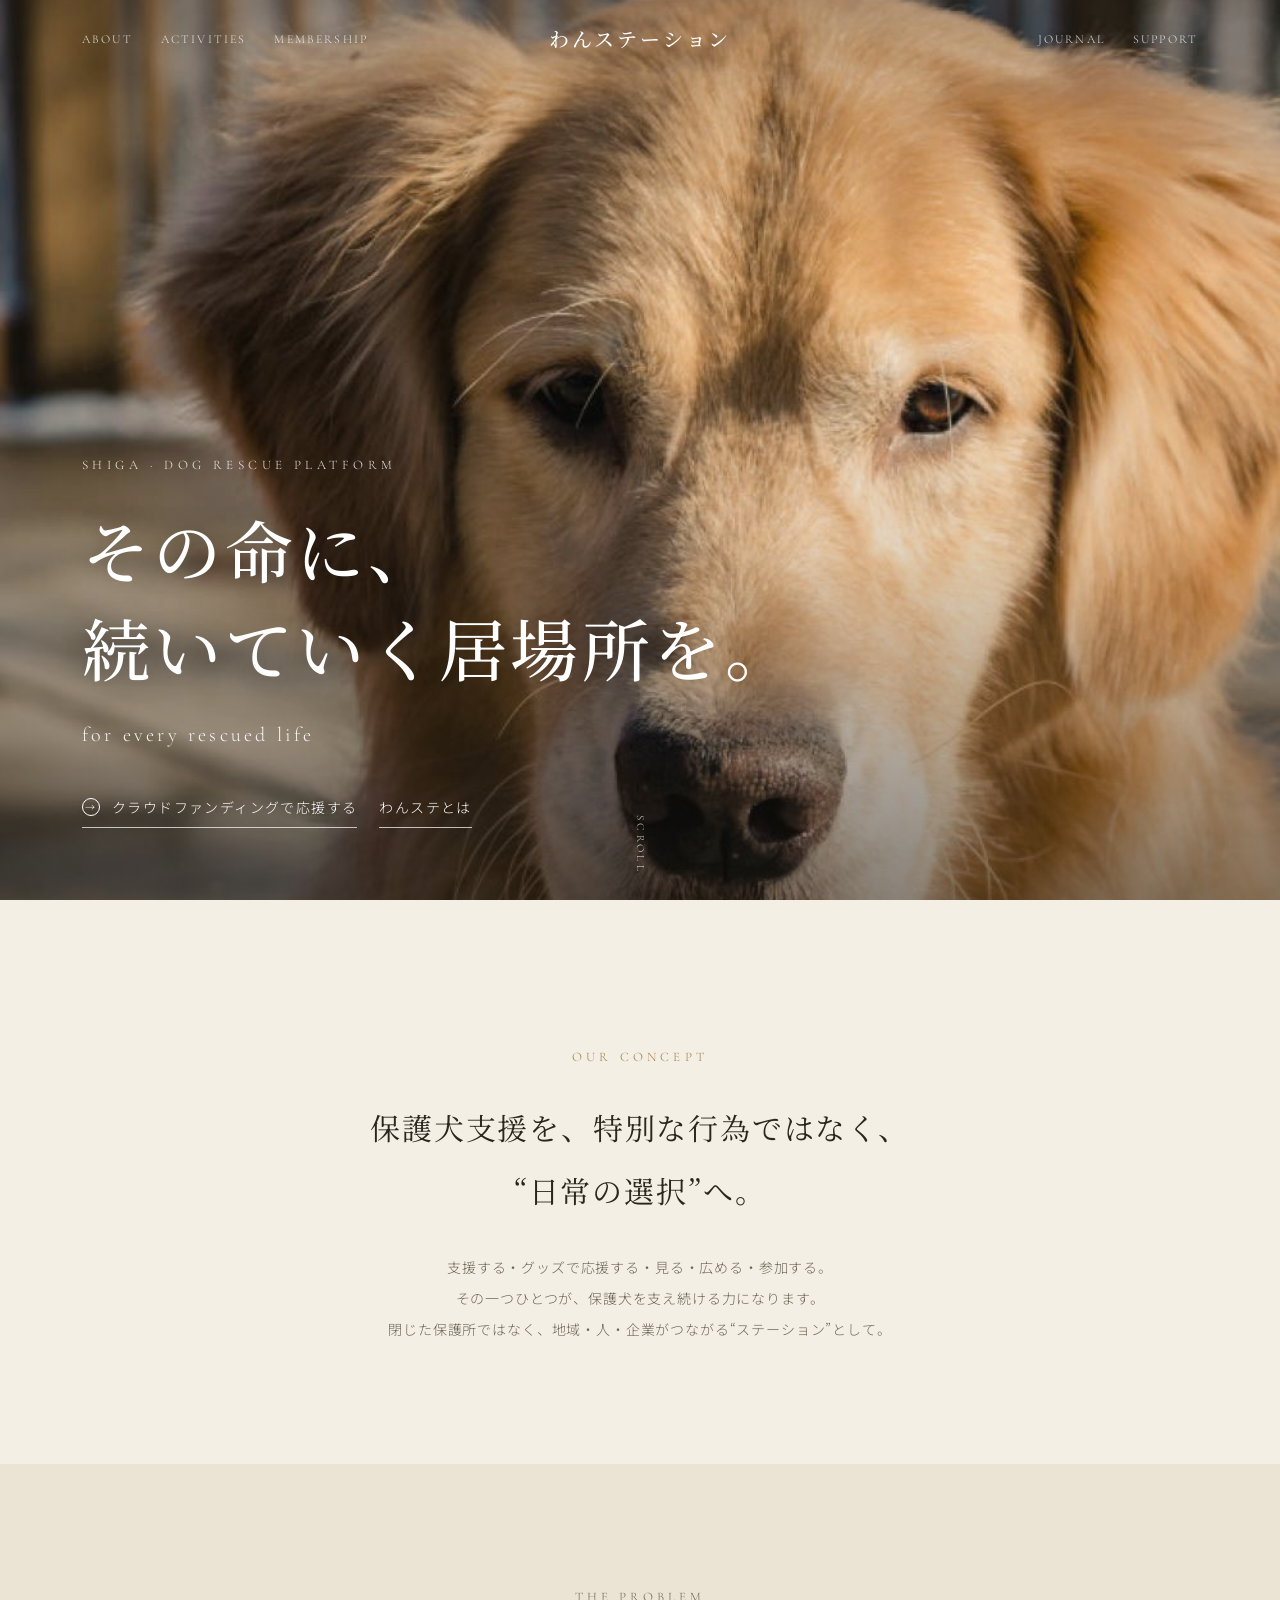
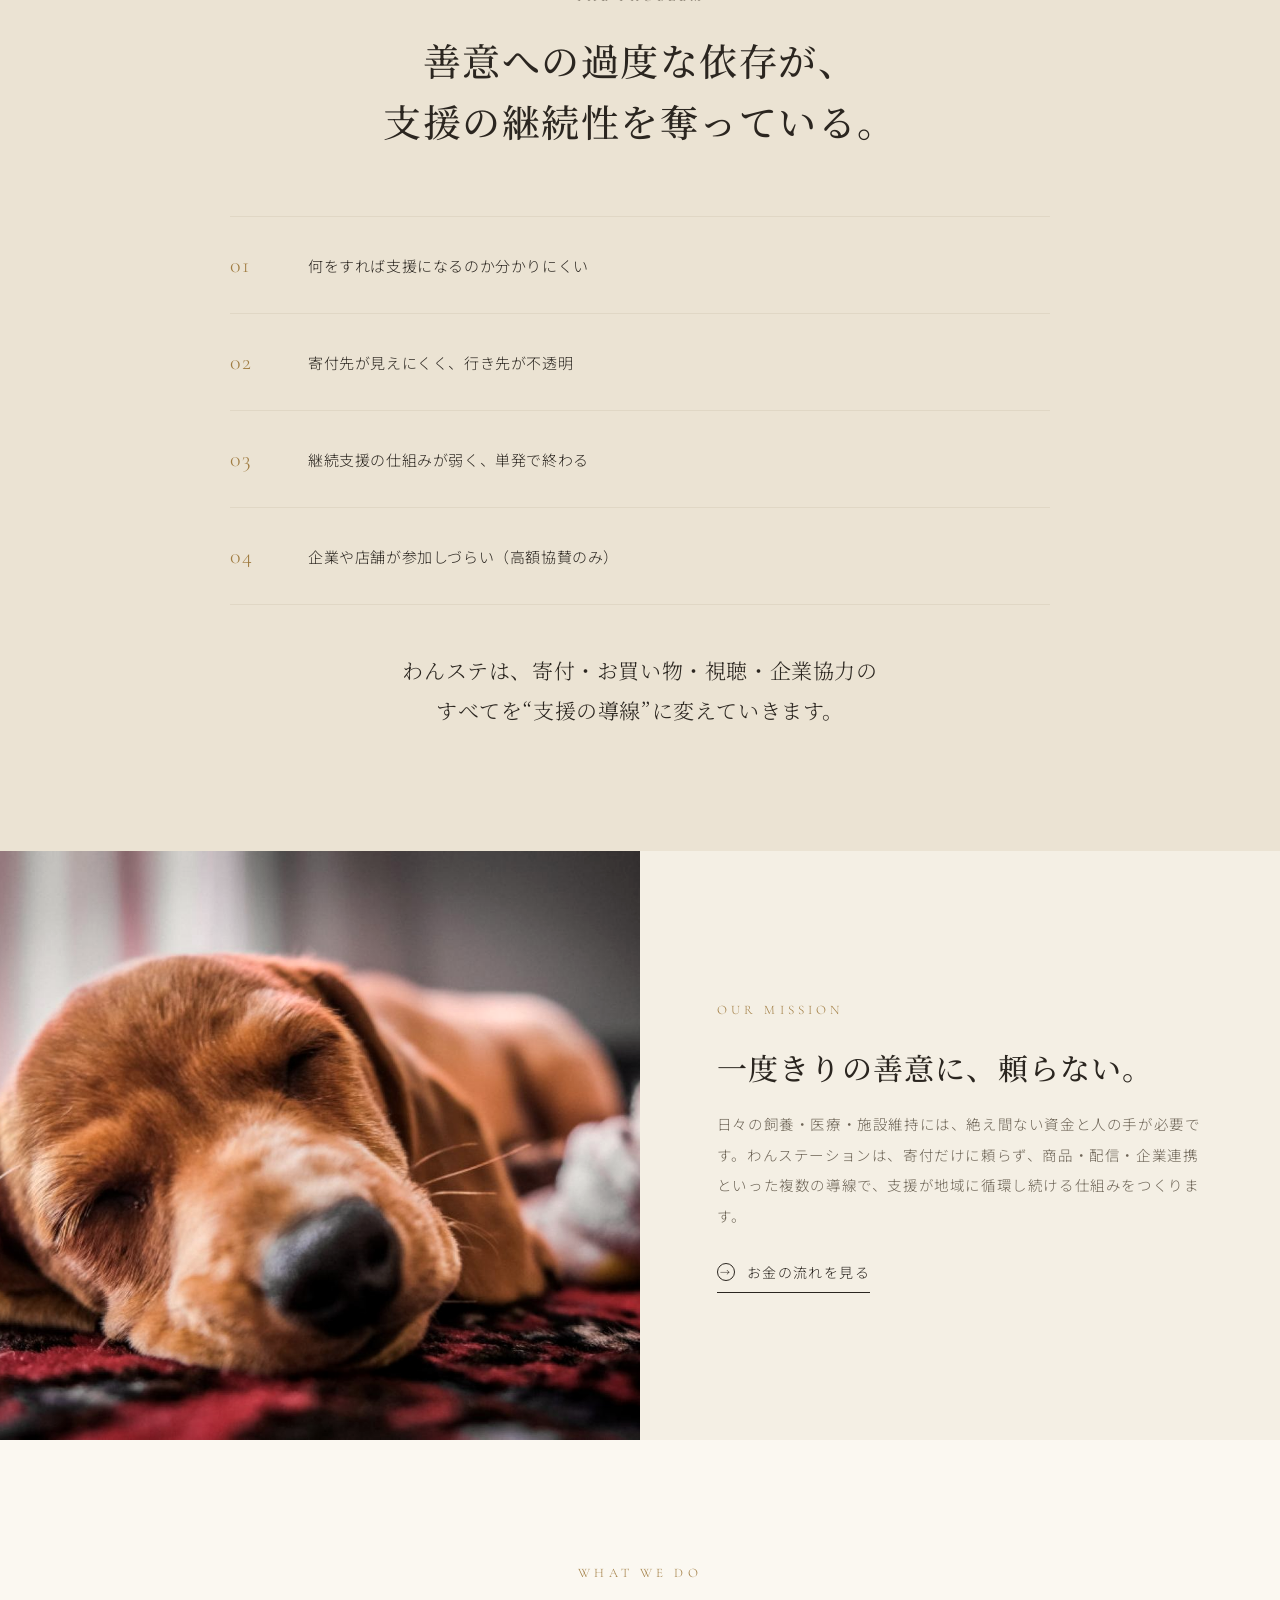
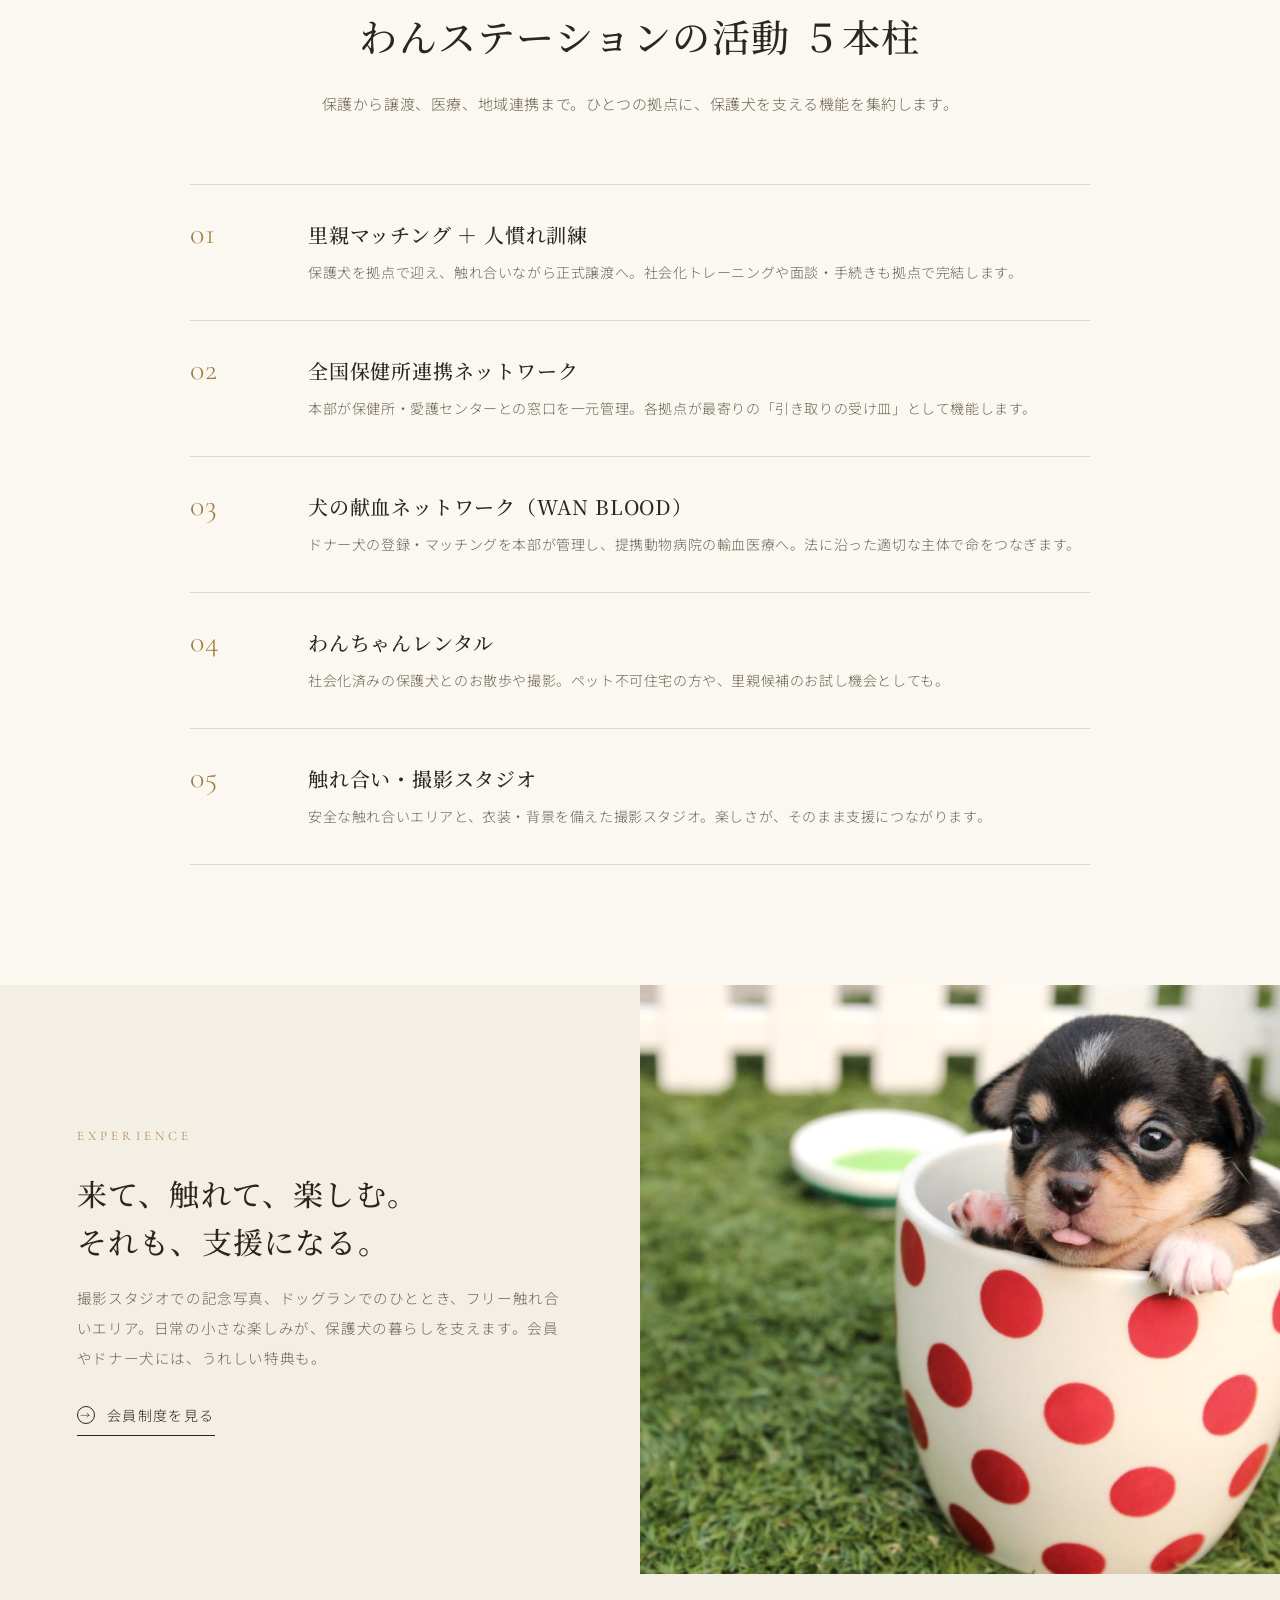
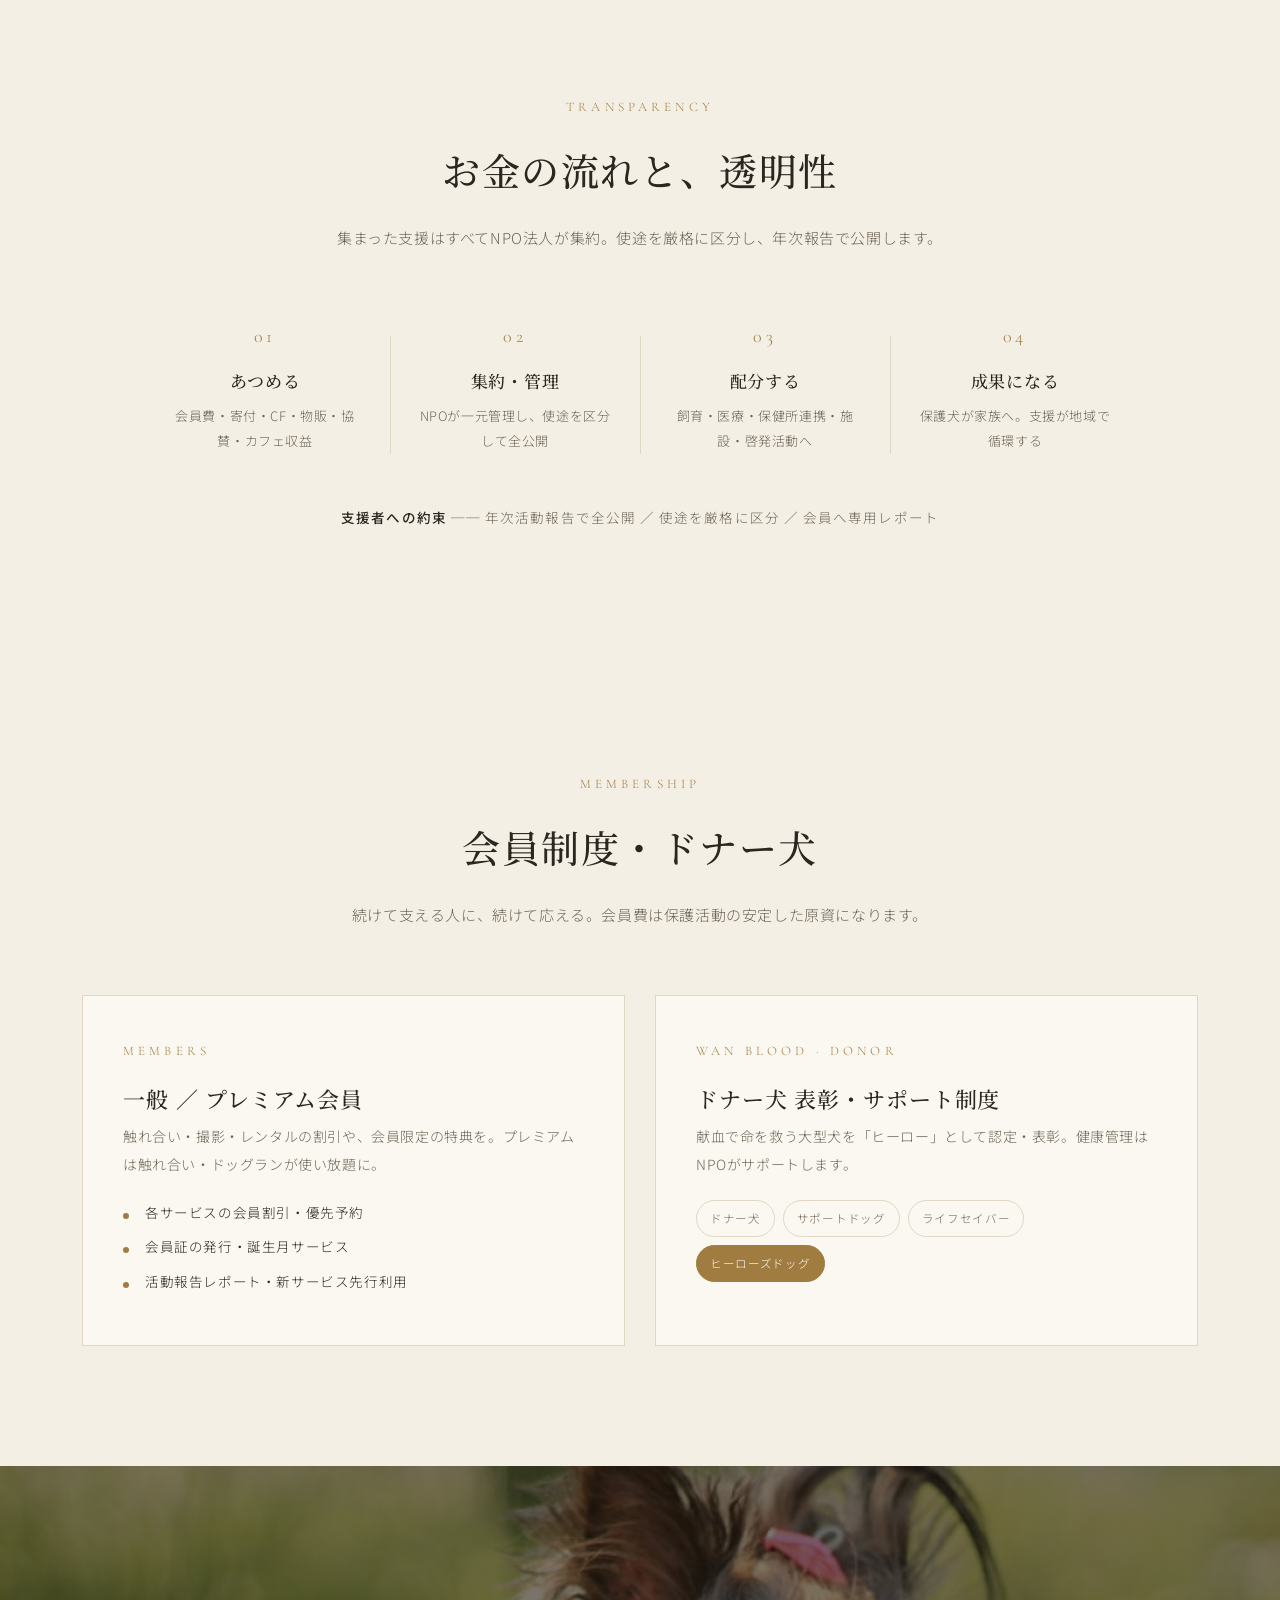
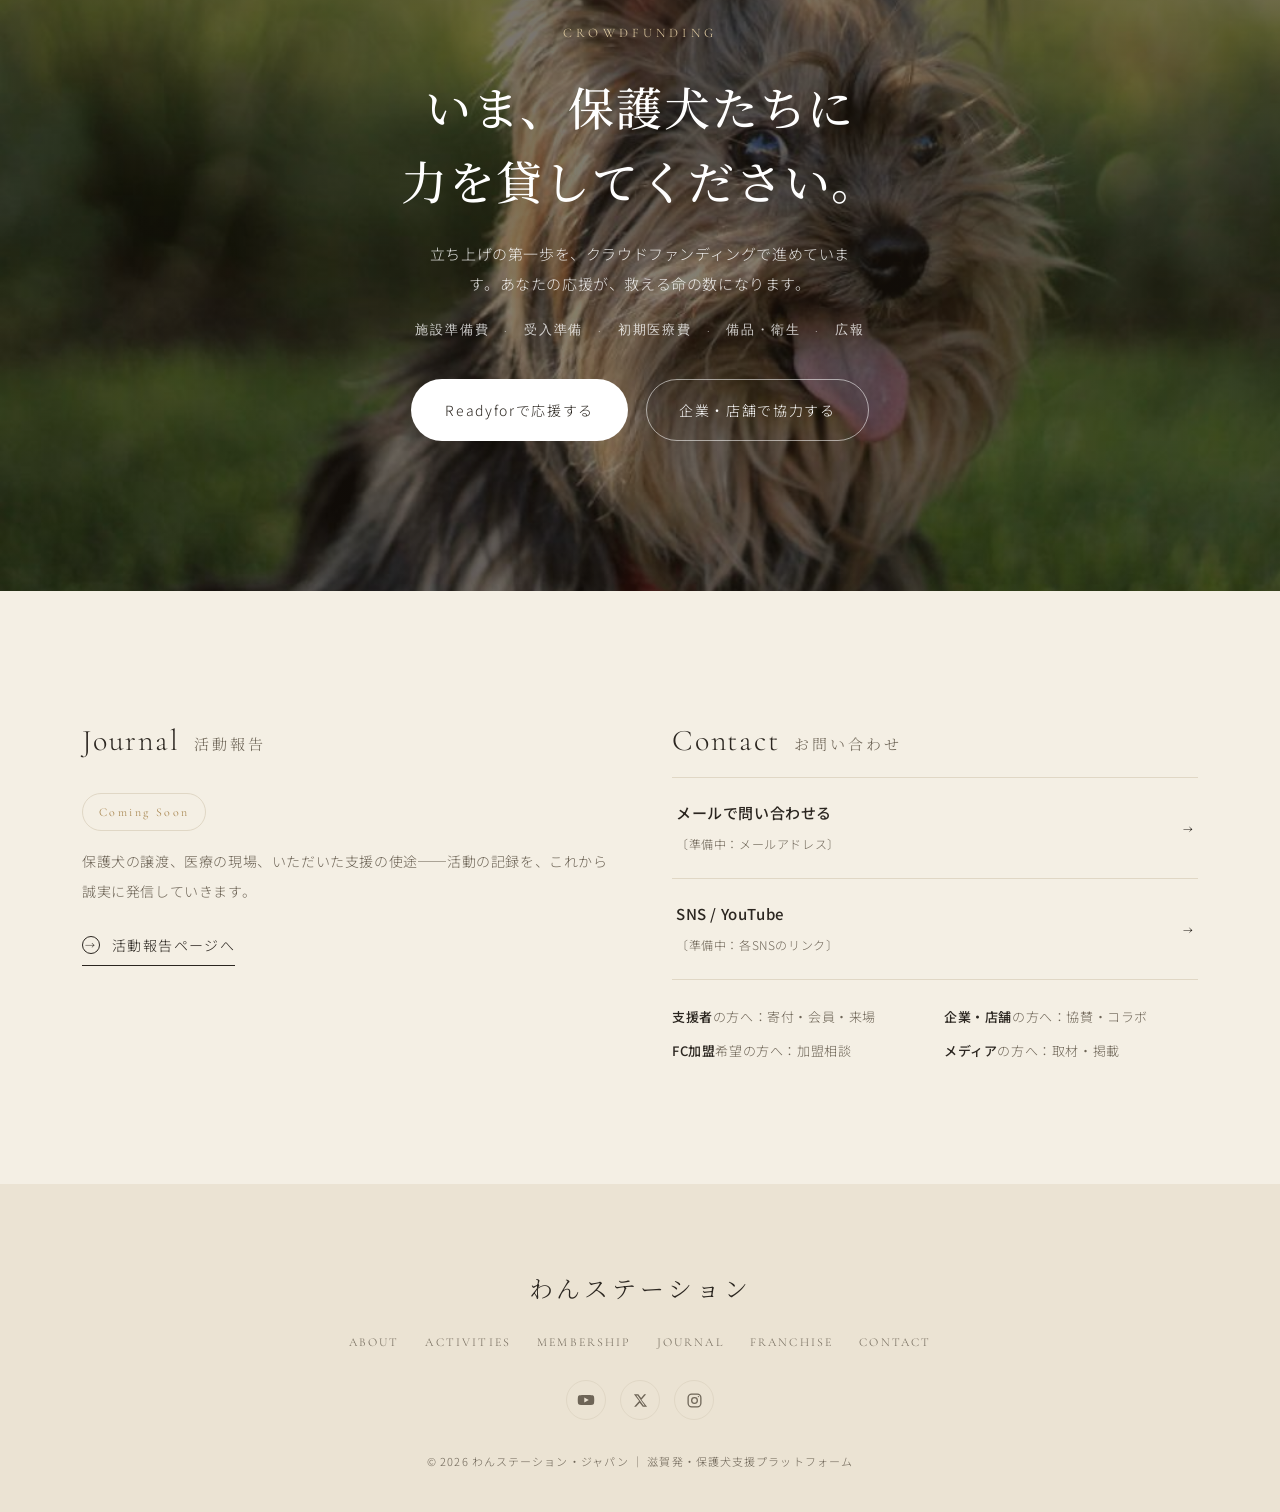
==== commit 5b6366c2: "fix: 保護犬の文脈で誤解を生む『買う/購入』表現を見直し - 「買う」→「グッズで応援する」、「購入」→「お買い物/企業協力」へ - 犬を購入するような連想を避け、商品・グッズでの応援だと明確化 " ====
--- a/index.html
+++ b/index.html
@@ -63,7 +63,7 @@
   <div class="narrow reveal">
     <span class="label">Our Concept</span>
     <p style="margin-top:26px">保護犬支援を、特別な行為ではなく、<br>“日常の選択”へ。</p>
-    <p class="small">支援する・買う・見る・広める・参加する。<br>その一つひとつが、保護犬を支え続ける力になります。<br>閉じた保護所ではなく、地域・人・企業がつながる“ステーション”として。</p>
+    <p class="small">支援する・グッズで応援する・見る・広める・参加する。<br>その一つひとつが、保護犬を支え続ける力になります。<br>閉じた保護所ではなく、地域・人・企業がつながる“ステーション”として。</p>
   </div>
 </section>
 
@@ -80,7 +80,7 @@
       <div class="row reveal"><span class="num">03</span><p>継続支援の仕組みが弱く、単発で終わる</p></div>
       <div class="row reveal"><span class="num">04</span><p>企業や店舗が参加しづらい（高額協賛のみ）</p></div>
     </div>
-    <p class="closing reveal">わんステは、寄付・購入・視聴・企業参加の<br>すべてを“支援の導線”に変えていきます。</p>
+    <p class="closing reveal">わんステは、寄付・お買い物・視聴・企業協力の<br>すべてを“支援の導線”に変えていきます。</p>
   </div>
 </section>
 
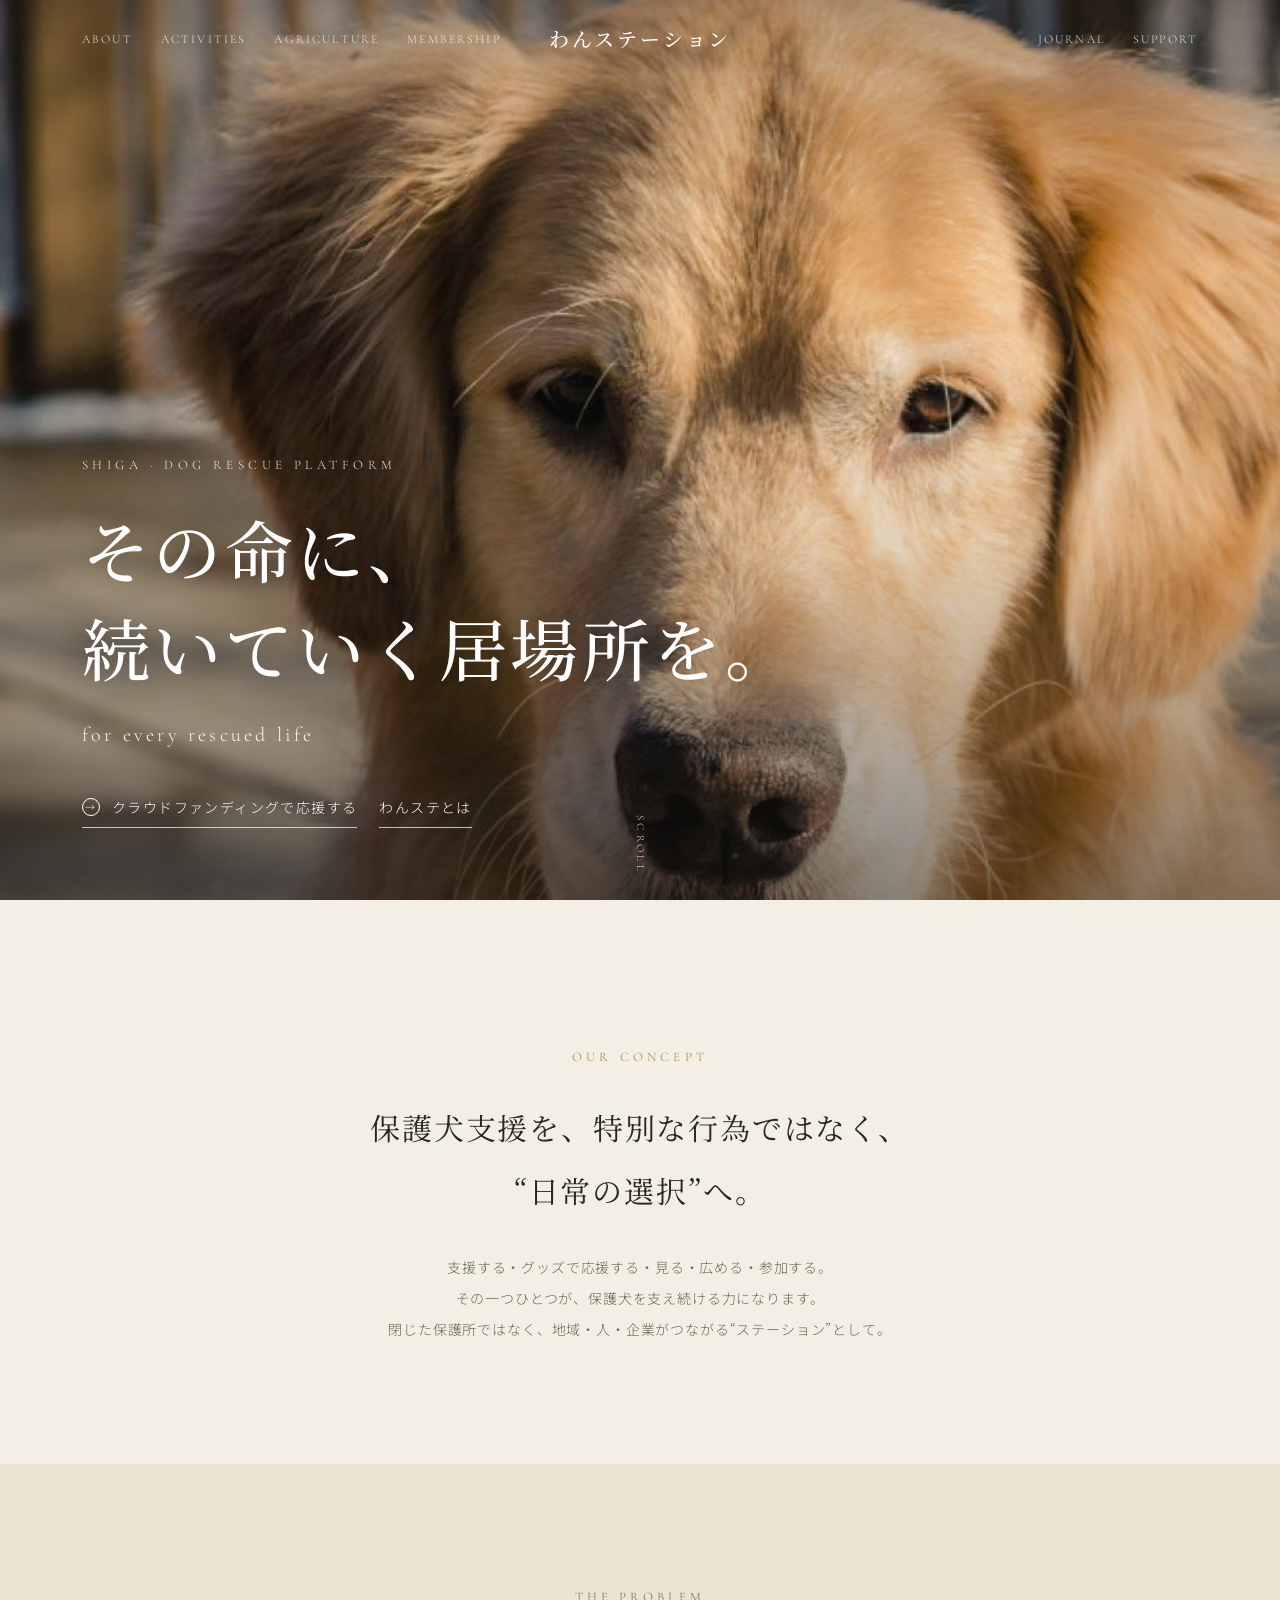
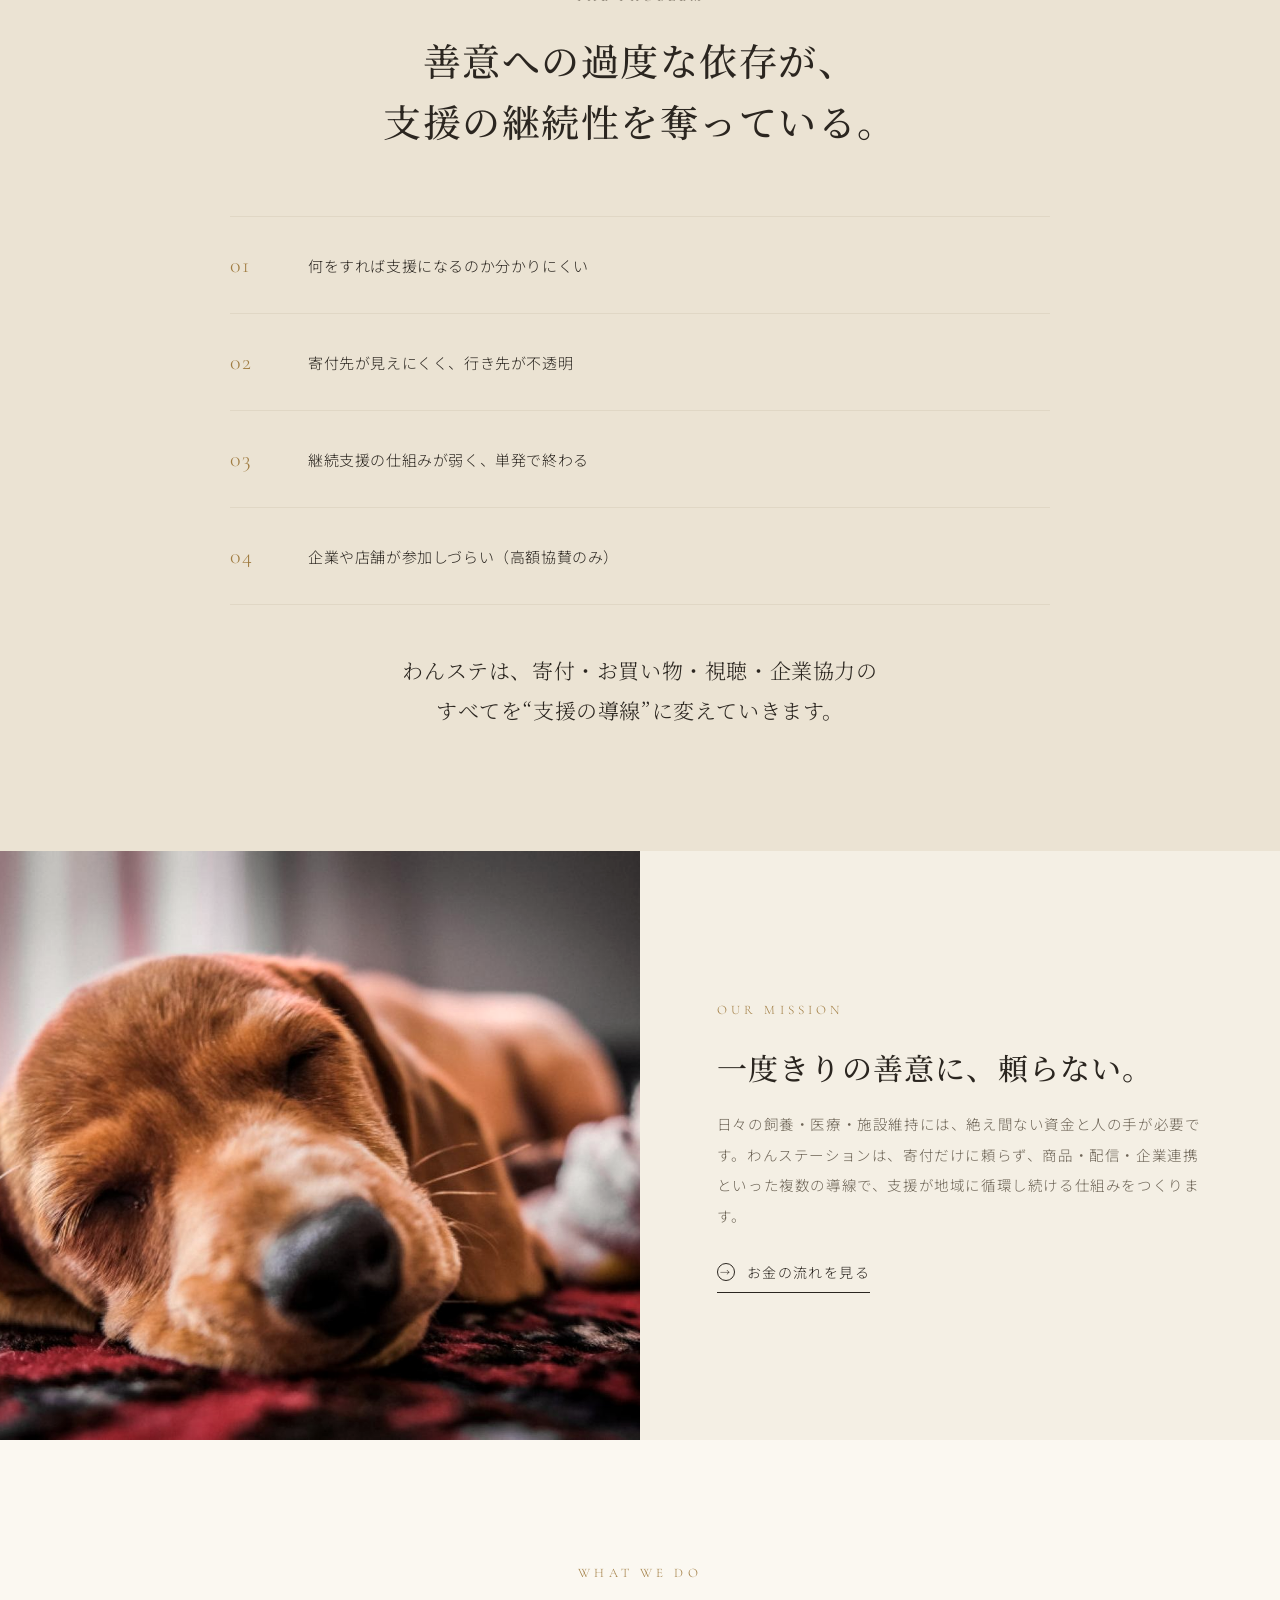
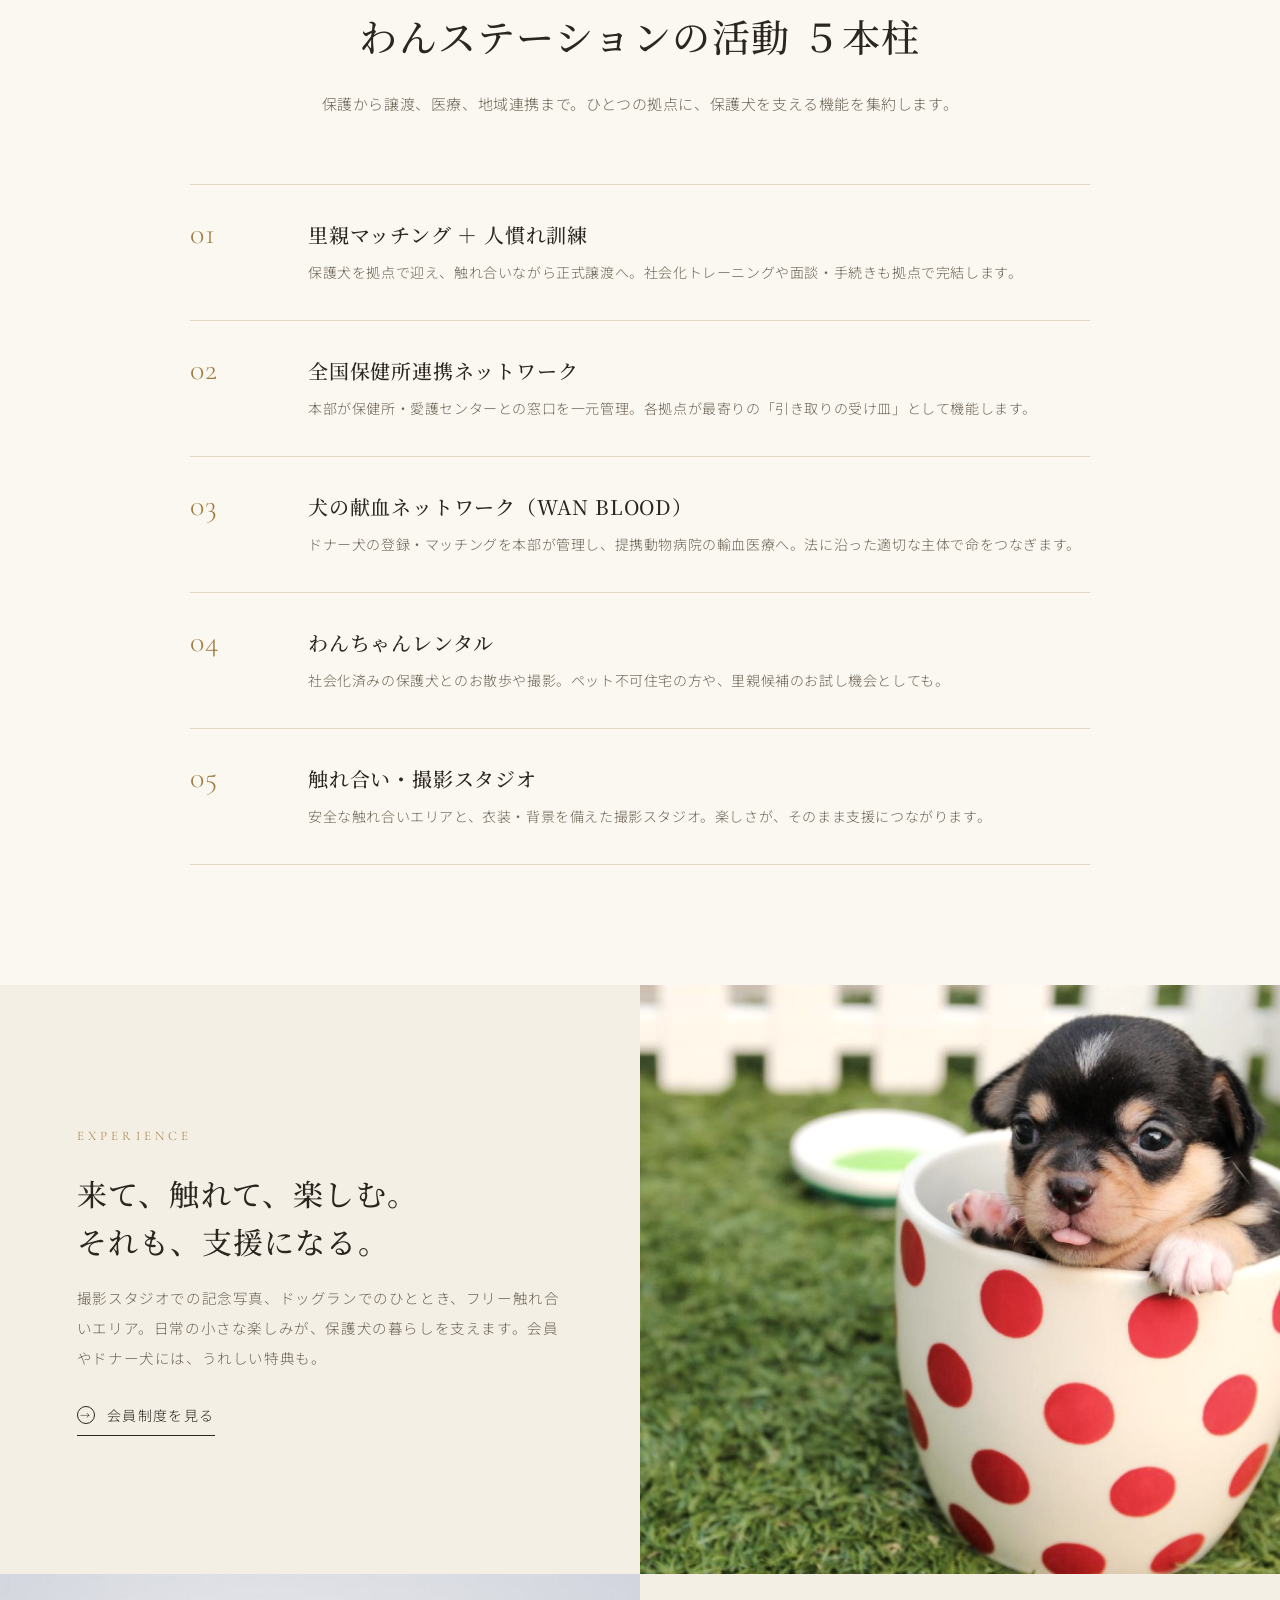
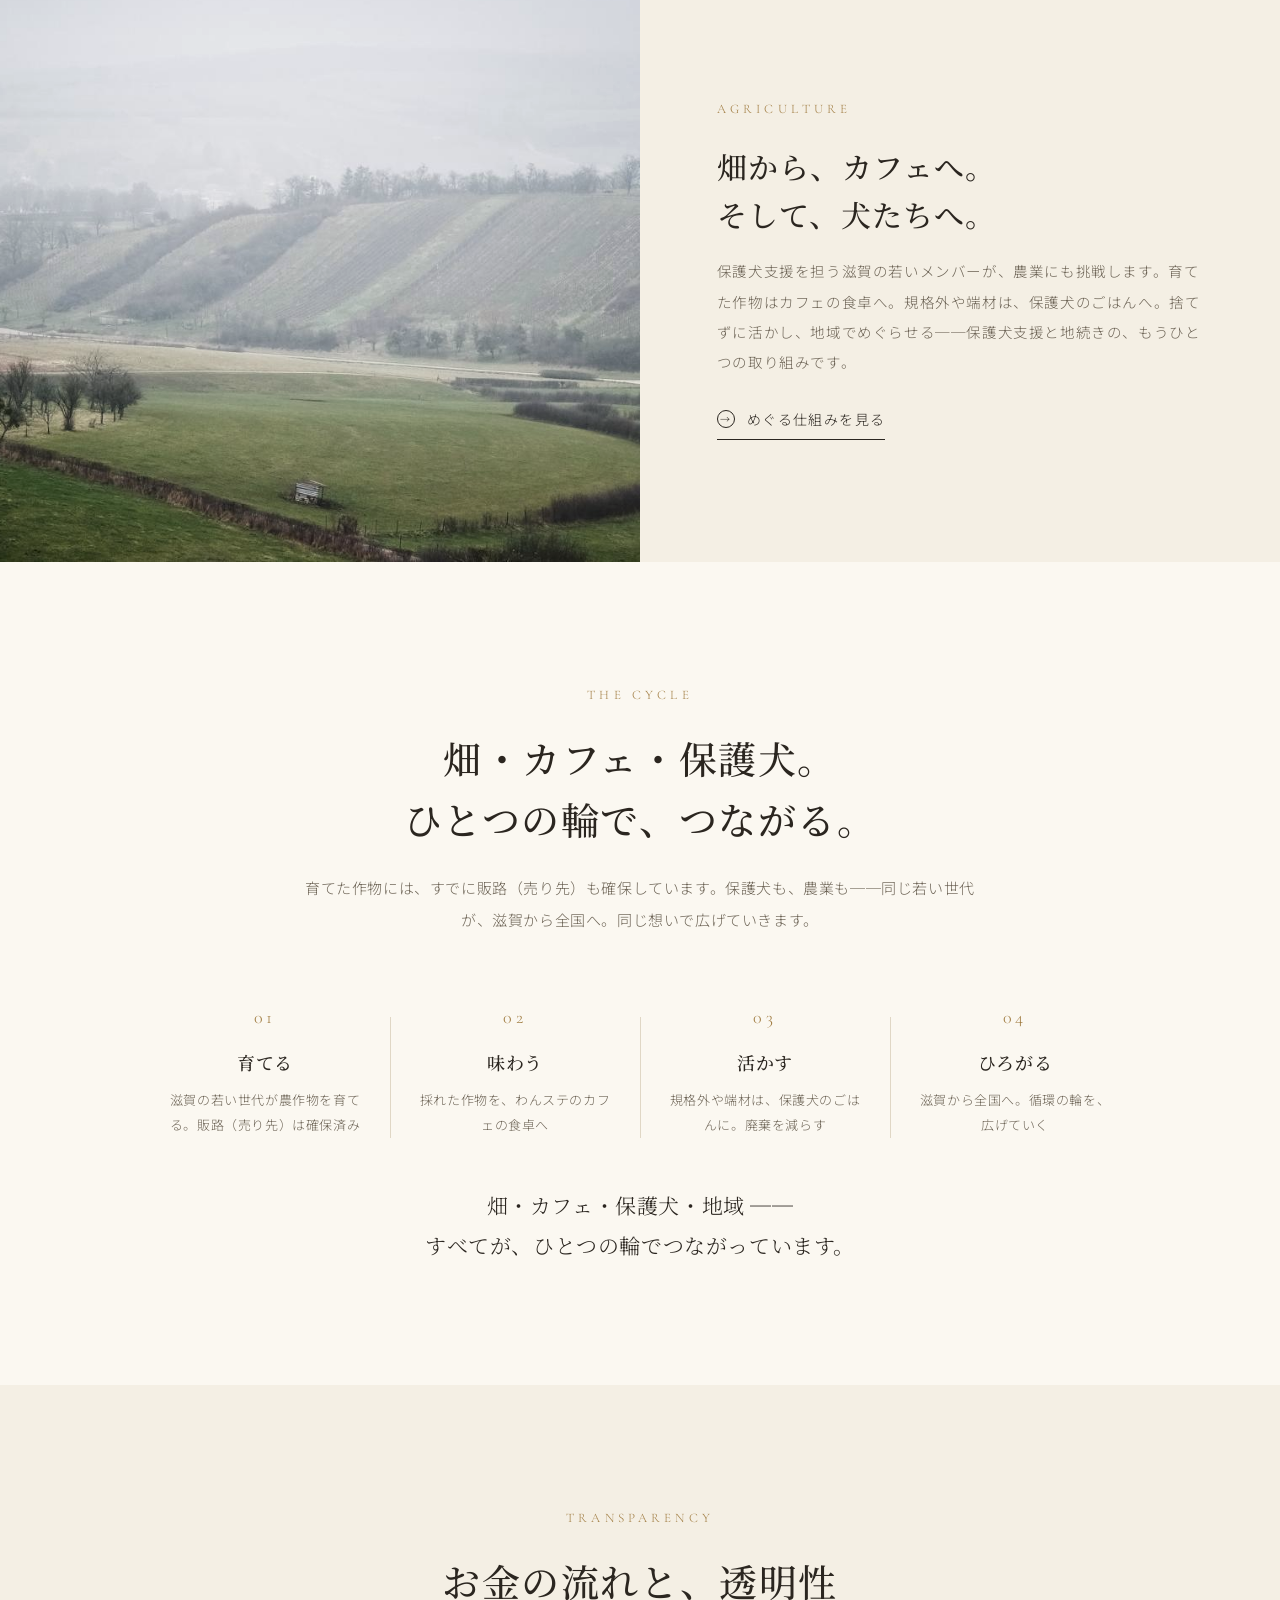
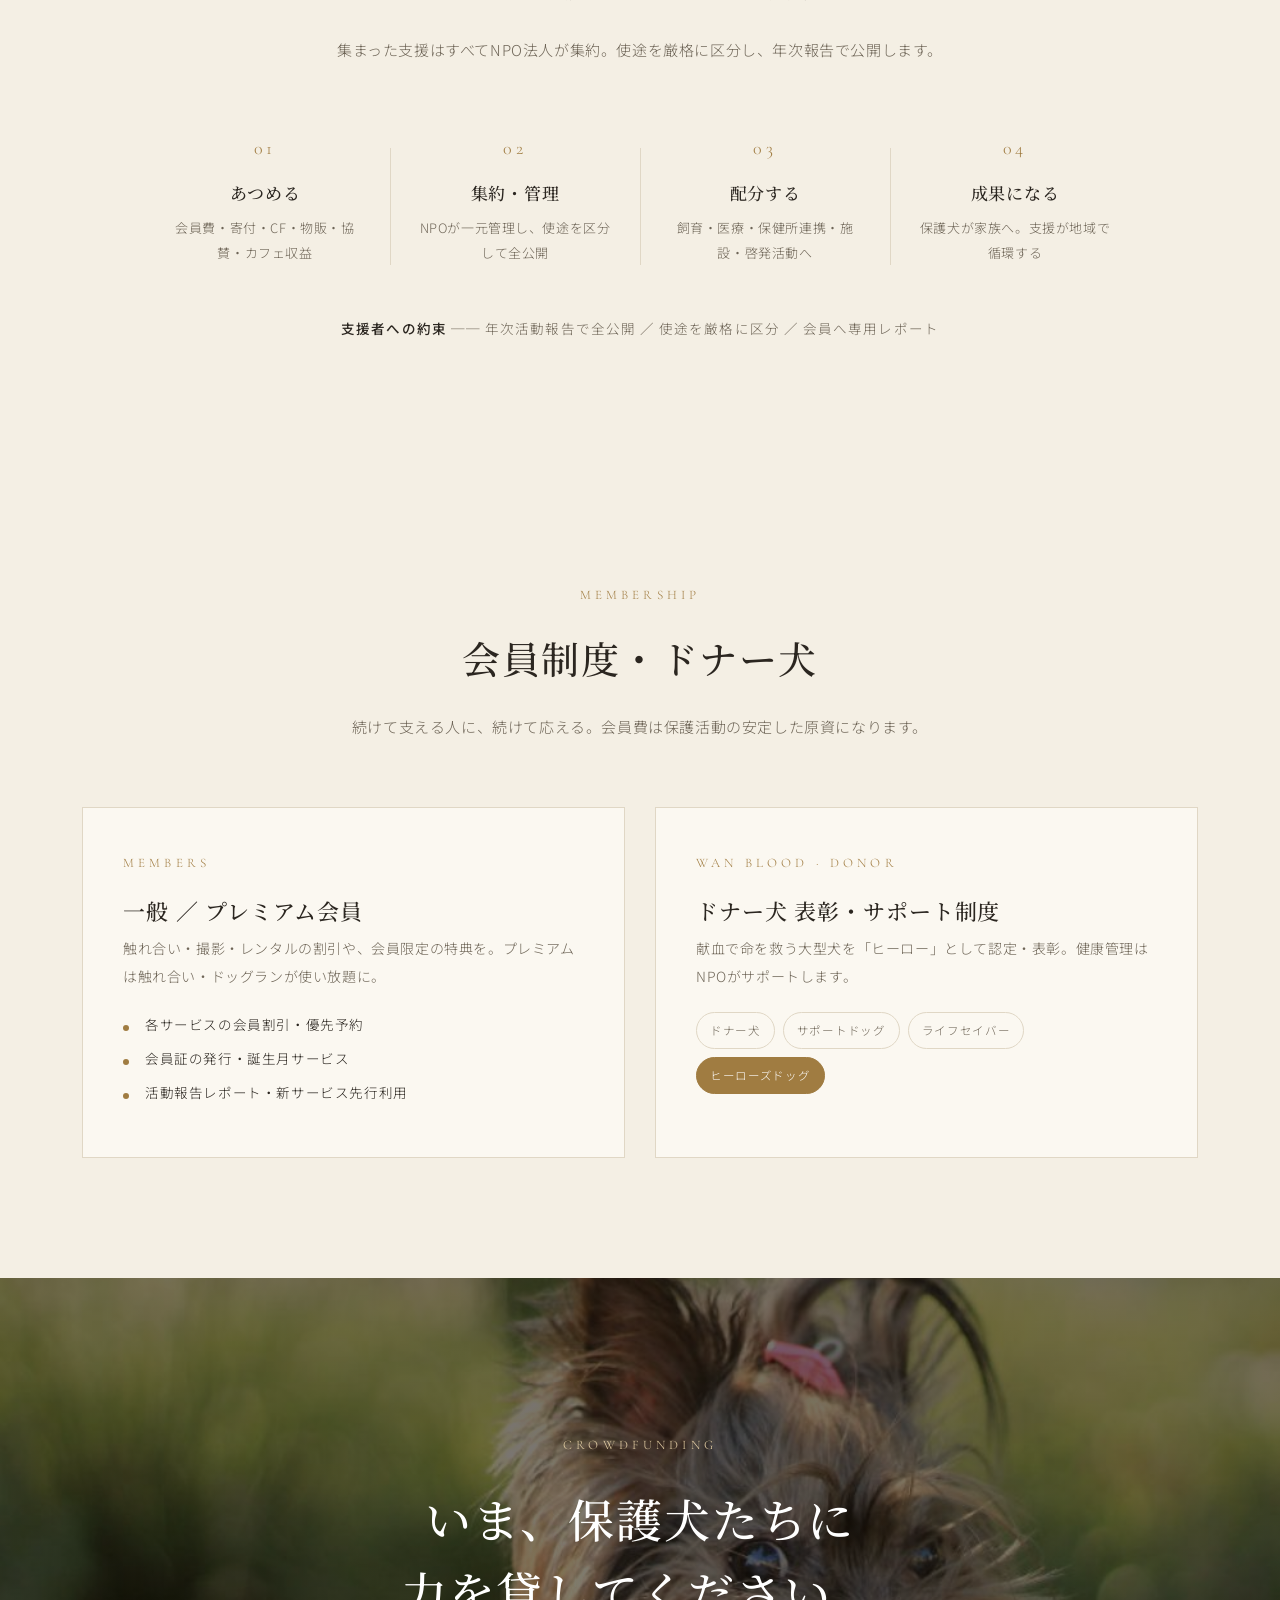
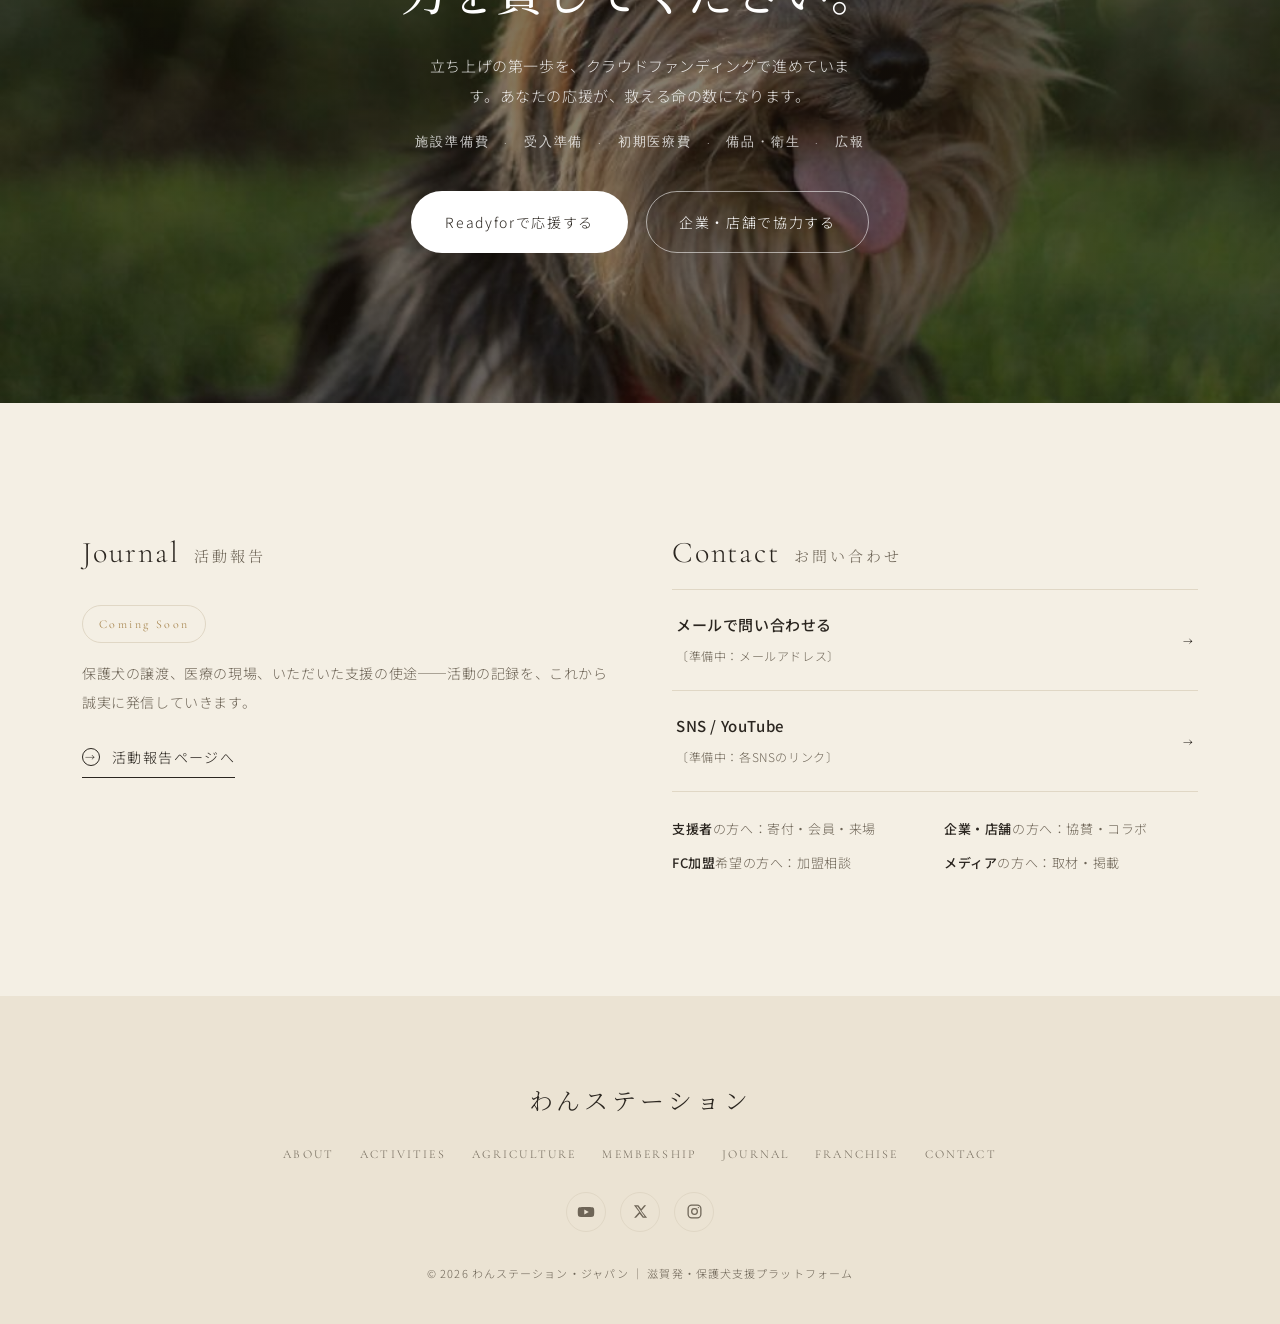
==== commit e359acf1: "feat: 農業の取り組みと『畑→カフェ→保護犬』の循環ストーリーを追加 - トップに農業セクション（フィーチャー＋循環図 育てる/味わう/活かす/ひろがる） - 同じ若いメンバーが農業も／販路確保済" ====
--- a/index.html
+++ b/index.html
@@ -5,7 +5,7 @@
 <meta name="viewport" content="width=device-width, initial-scale=1">
 <meta name="robots" content="noindex, nofollow">
 <title>わんステーション｜滋賀発・保護犬支援プラットフォーム</title>
-<meta name="description" content="保護犬支援を、特別な行為ではなく“日常の選択”に。滋賀発の保護犬支援プラットフォーム わんステーション。">
+<meta name="description" content="保護犬支援を、特別な行為ではなく“日常の選択”に。滋賀の若い世代が、保護犬支援と農業の両輪で、畑からカフェ、そして犬たちへと循環をつくる。滋賀発・全国へ。">
 <link rel="icon" href="assets/logo.svg" type="image/svg+xml">
 <link rel="preconnect" href="https://fonts.googleapis.com">
 <link rel="preconnect" href="https://fonts.gstatic.com" crossorigin>
@@ -20,6 +20,7 @@
     <nav class="nav-l">
       <a class="navlink" href="#about">About</a>
       <a class="navlink" href="#pillars">Activities</a>
+      <a class="navlink" href="#agri">Agriculture</a>
       <a class="navlink" href="#member">Membership</a>
     </nav>
     <a class="wordmark" href="index.html">わんステーション</a>
@@ -36,6 +37,7 @@
   <button id="mClose" style="position:absolute;top:22px;right:26px;font-family:var(--serif-en);letter-spacing:.18em">CLOSE</button>
   <a class="serif-jp" style="font-size:24px;padding:12px" href="#about">わんステとは</a>
   <a class="serif-jp" style="font-size:24px;padding:12px" href="#pillars">活動内容</a>
+  <a class="serif-jp" style="font-size:24px;padding:12px" href="#agri">農業</a>
   <a class="serif-jp" style="font-size:24px;padding:12px" href="#member">会員制度</a>
   <a class="serif-jp" style="font-size:24px;padding:12px" href="reports.html">活動報告</a>
   <a class="serif-jp" style="font-size:24px;padding:12px;color:var(--accent)" href="#support">応援する</a>
@@ -124,6 +126,35 @@
   </div>
 </section>
 
+<!-- ===== 農業（畑→カフェ→犬） ===== -->
+<section class="feature" id="agri">
+  <div class="ph warm"><img src="assets/img/agri-field.jpg" alt="滋賀の畑"></div>
+  <div class="tx reveal">
+    <span class="label">Agriculture</span>
+    <h3>畑から、カフェへ。<br>そして、犬たちへ。</h3>
+    <p>保護犬支援を担う滋賀の若いメンバーが、農業にも挑戦します。育てた作物はカフェの食卓へ。規格外や端材は、保護犬のごはんへ。捨てずに活かし、地域でめぐらせる──保護犬支援と地続きの、もうひとつの取り組みです。</p>
+    <a class="line-link" href="#cycle"><span class="d">→</span>めぐる仕組みを見る</a>
+  </div>
+</section>
+
+<!-- ===== 農業の循環 ===== -->
+<section class="sec pillars-e" id="cycle">
+  <div class="wrap">
+    <div class="sec-head">
+      <span class="label">The Cycle</span>
+      <h2 class="sec-title">畑・カフェ・保護犬。<br>ひとつの輪で、つながる。</h2>
+      <p class="sec-lead">育てた作物には、すでに販路（売り先）も確保しています。保護犬も、農業も──同じ若い世代が、滋賀から全国へ。同じ想いで広げていきます。</p>
+    </div>
+    <div class="cycle">
+      <div class="cs reveal"><span class="ln">01</span><h4>育てる</h4><p>滋賀の若い世代が農作物を育てる。販路（売り先）は確保済み</p></div>
+      <div class="cs reveal"><span class="ln">02</span><h4>味わう</h4><p>採れた作物を、わんステのカフェの食卓へ</p></div>
+      <div class="cs reveal"><span class="ln">03</span><h4>活かす</h4><p>規格外や端材は、保護犬のごはんに。廃棄を減らす</p></div>
+      <div class="cs reveal"><span class="ln">04</span><h4>ひろがる</h4><p>滋賀から全国へ。循環の輪を、広げていく</p></div>
+    </div>
+    <p class="cycle-note">畑・カフェ・保護犬・地域 ──<br>すべてが、ひとつの輪でつながっています。</p>
+  </div>
+</section>
+
 <!-- ===== お金の流れ・透明性 ===== -->
 <section class="sec flow-e" id="flow">
   <div class="wrap">
@@ -218,7 +249,7 @@
   <div class="wrap">
     <div class="wm">わんステーション</div>
     <div class="links">
-      <a href="#about">About</a><a href="#pillars">Activities</a><a href="#member">Membership</a>
+      <a href="#about">About</a><a href="#pillars">Activities</a><a href="#agri">Agriculture</a><a href="#member">Membership</a>
       <a href="reports.html">Journal</a><a href="franchise.html">Franchise</a><a href="#contact">Contact</a>
     </div>
     <div class="sns">
--- a/css/editorial.css
+++ b/css/editorial.css
@@ -149,6 +149,19 @@
 .flow-e .st p{font-size:13px;color:var(--ink-soft);line-height:1.9}
 .flow-e .promise{text-align:center;margin-top:50px;font-size:13.5px;color:var(--ink-soft);letter-spacing:.08em}
 .flow-e .promise b{color:var(--ink);font-weight:500}
+
+/* =========================================================
+   農業の循環（めぐる仕組み）
+   ========================================================= */
+.cycle{display:grid;grid-template-columns:repeat(4,1fr);gap:0;max-width:1000px;margin:60px auto 0}
+.cycle .cs{padding:0 26px;text-align:center;position:relative}
+.cycle .cs+.cs::before{content:"";position:absolute;left:0;top:18px;width:1px;height:calc(100% - 18px);background:var(--line)}
+.cycle .cs .ln{font-family:var(--serif-en);font-size:18px;color:var(--accent);letter-spacing:.2em}
+.cycle .cs h4{font-family:var(--serif-jp);font-size:18px;font-weight:500;margin:14px 0 10px}
+.cycle .cs p{font-size:13px;color:var(--ink-soft);line-height:1.95}
+.cycle-note{text-align:center;margin-top:48px;font-family:var(--serif-jp);font-size:clamp(16px,2vw,21px);color:var(--ink);line-height:1.9}
+@media (max-width:920px){.cycle{grid-template-columns:1fr 1fr;gap:34px 0}.cycle .cs+.cs::before{display:none}}
+@media (max-width:640px){.cycle{grid-template-columns:1fr;gap:28px 0}}
 
 /* =========================================================
    会員・ドナー（控えめ2枚）
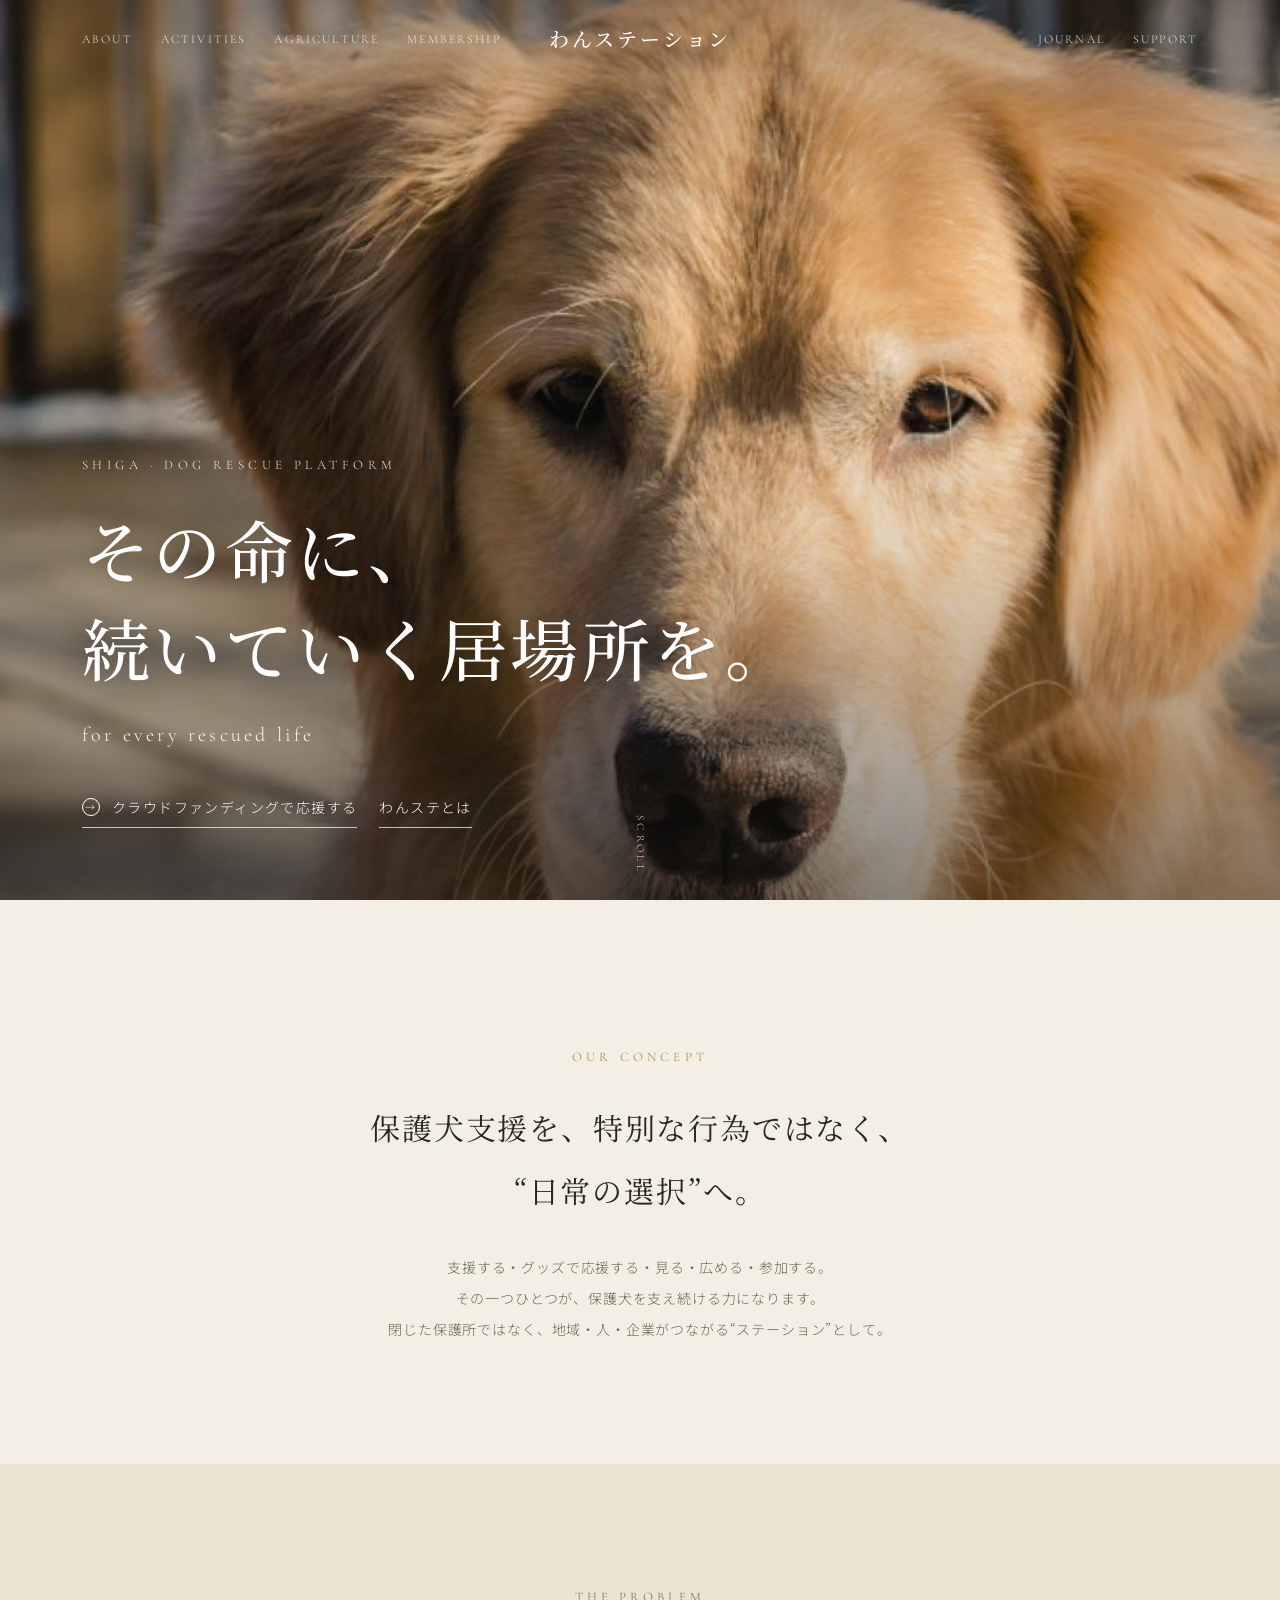
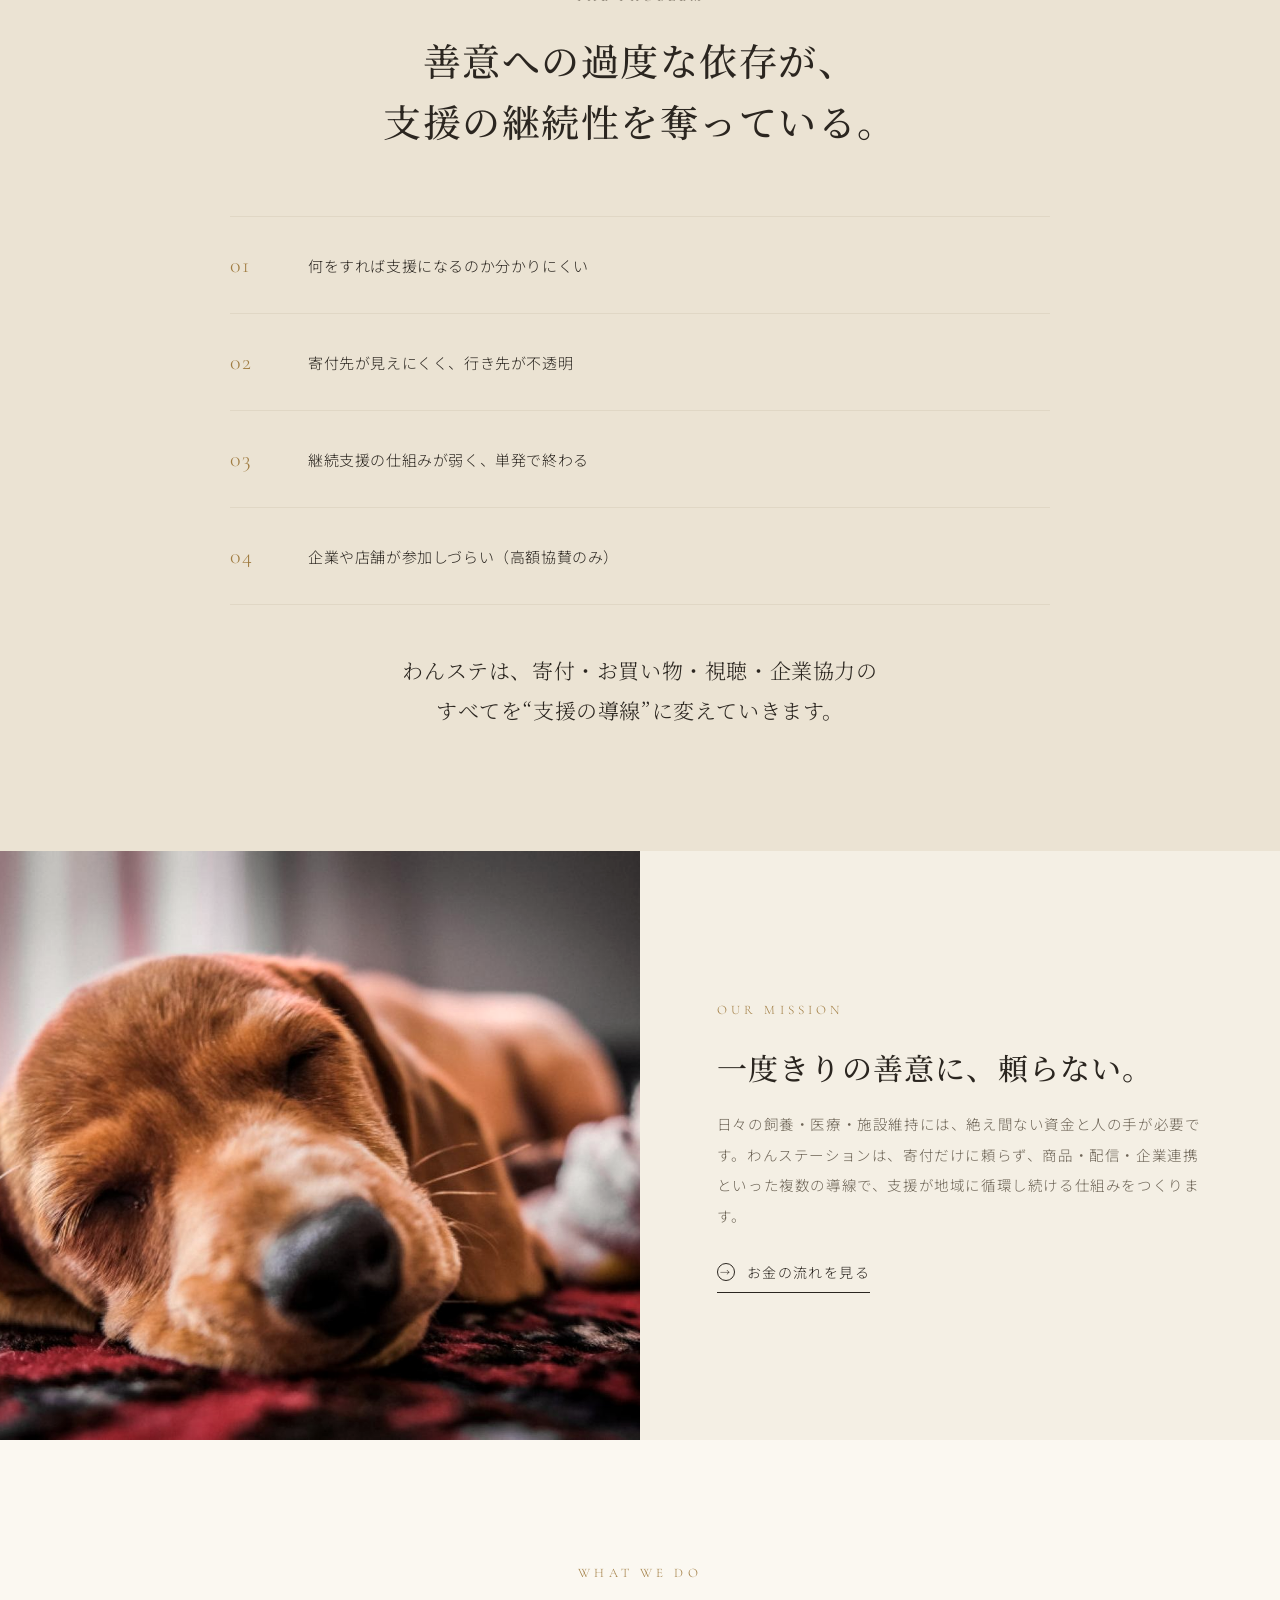
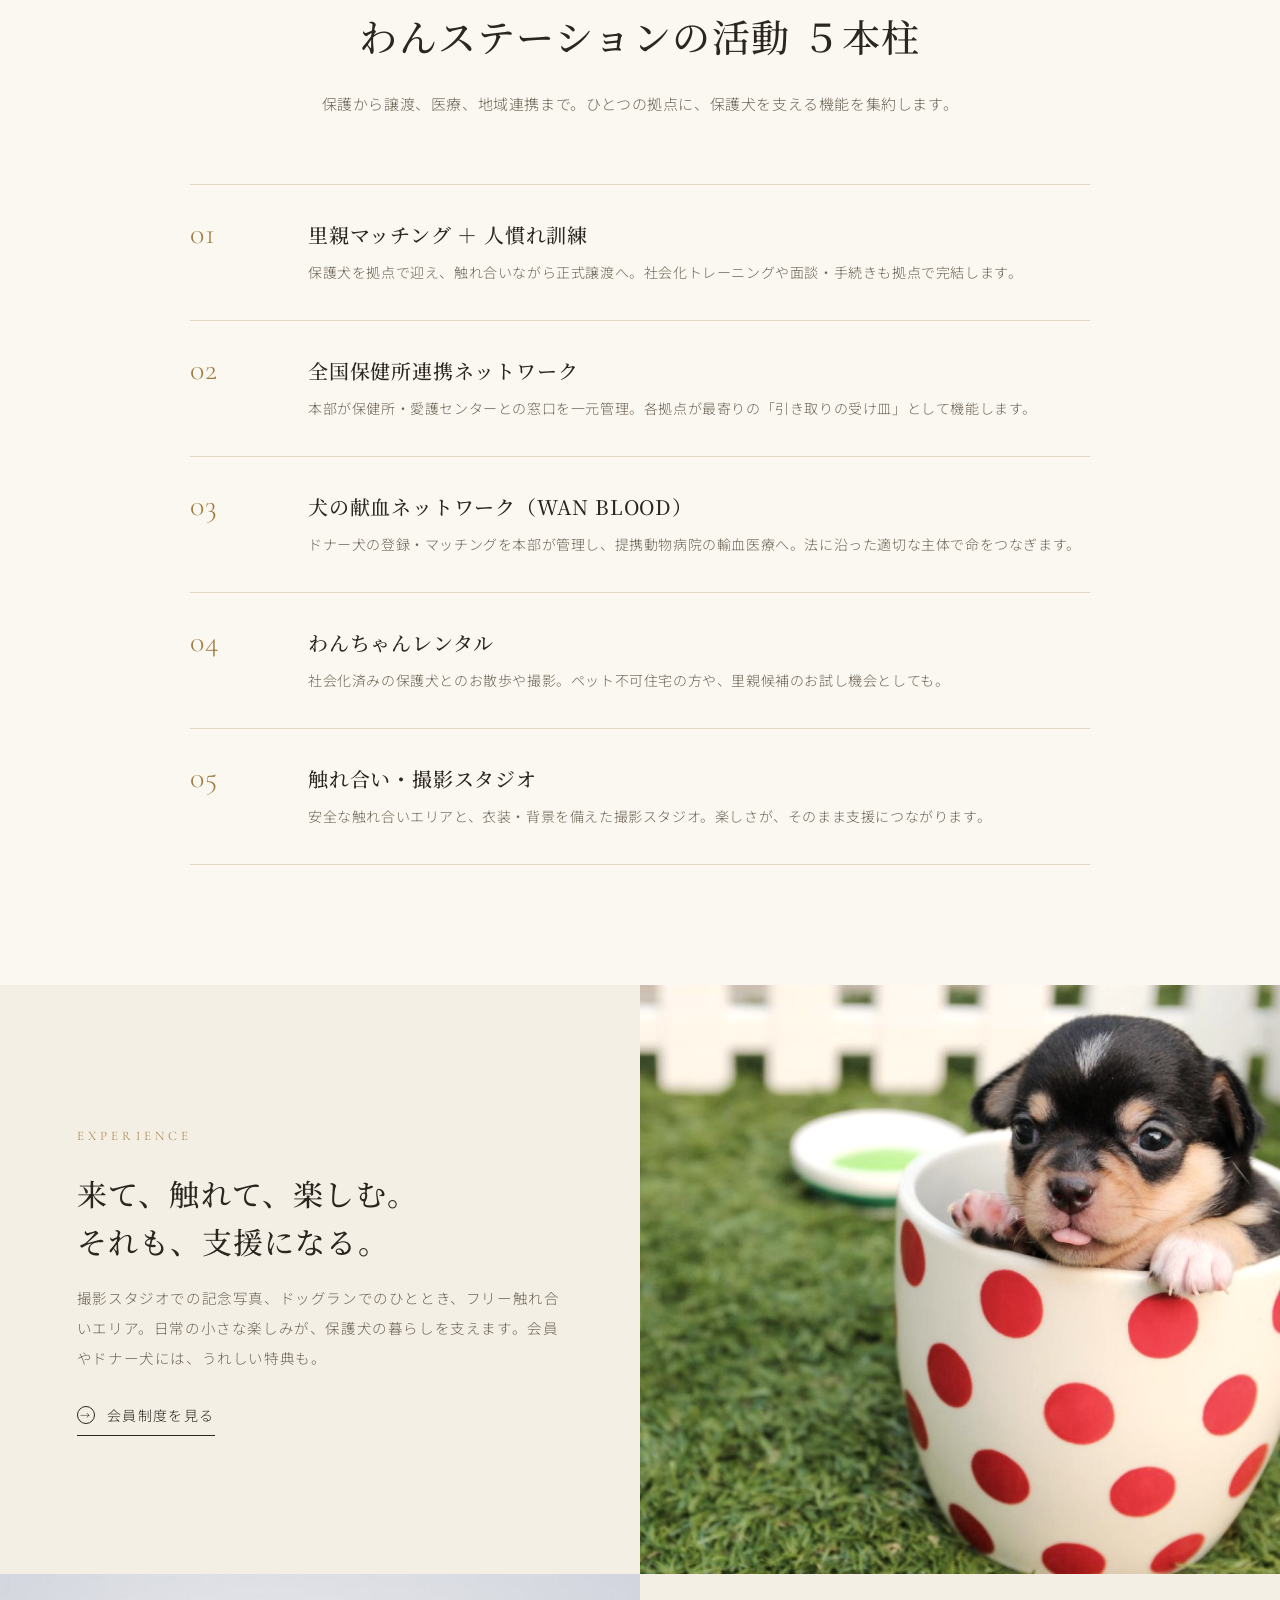
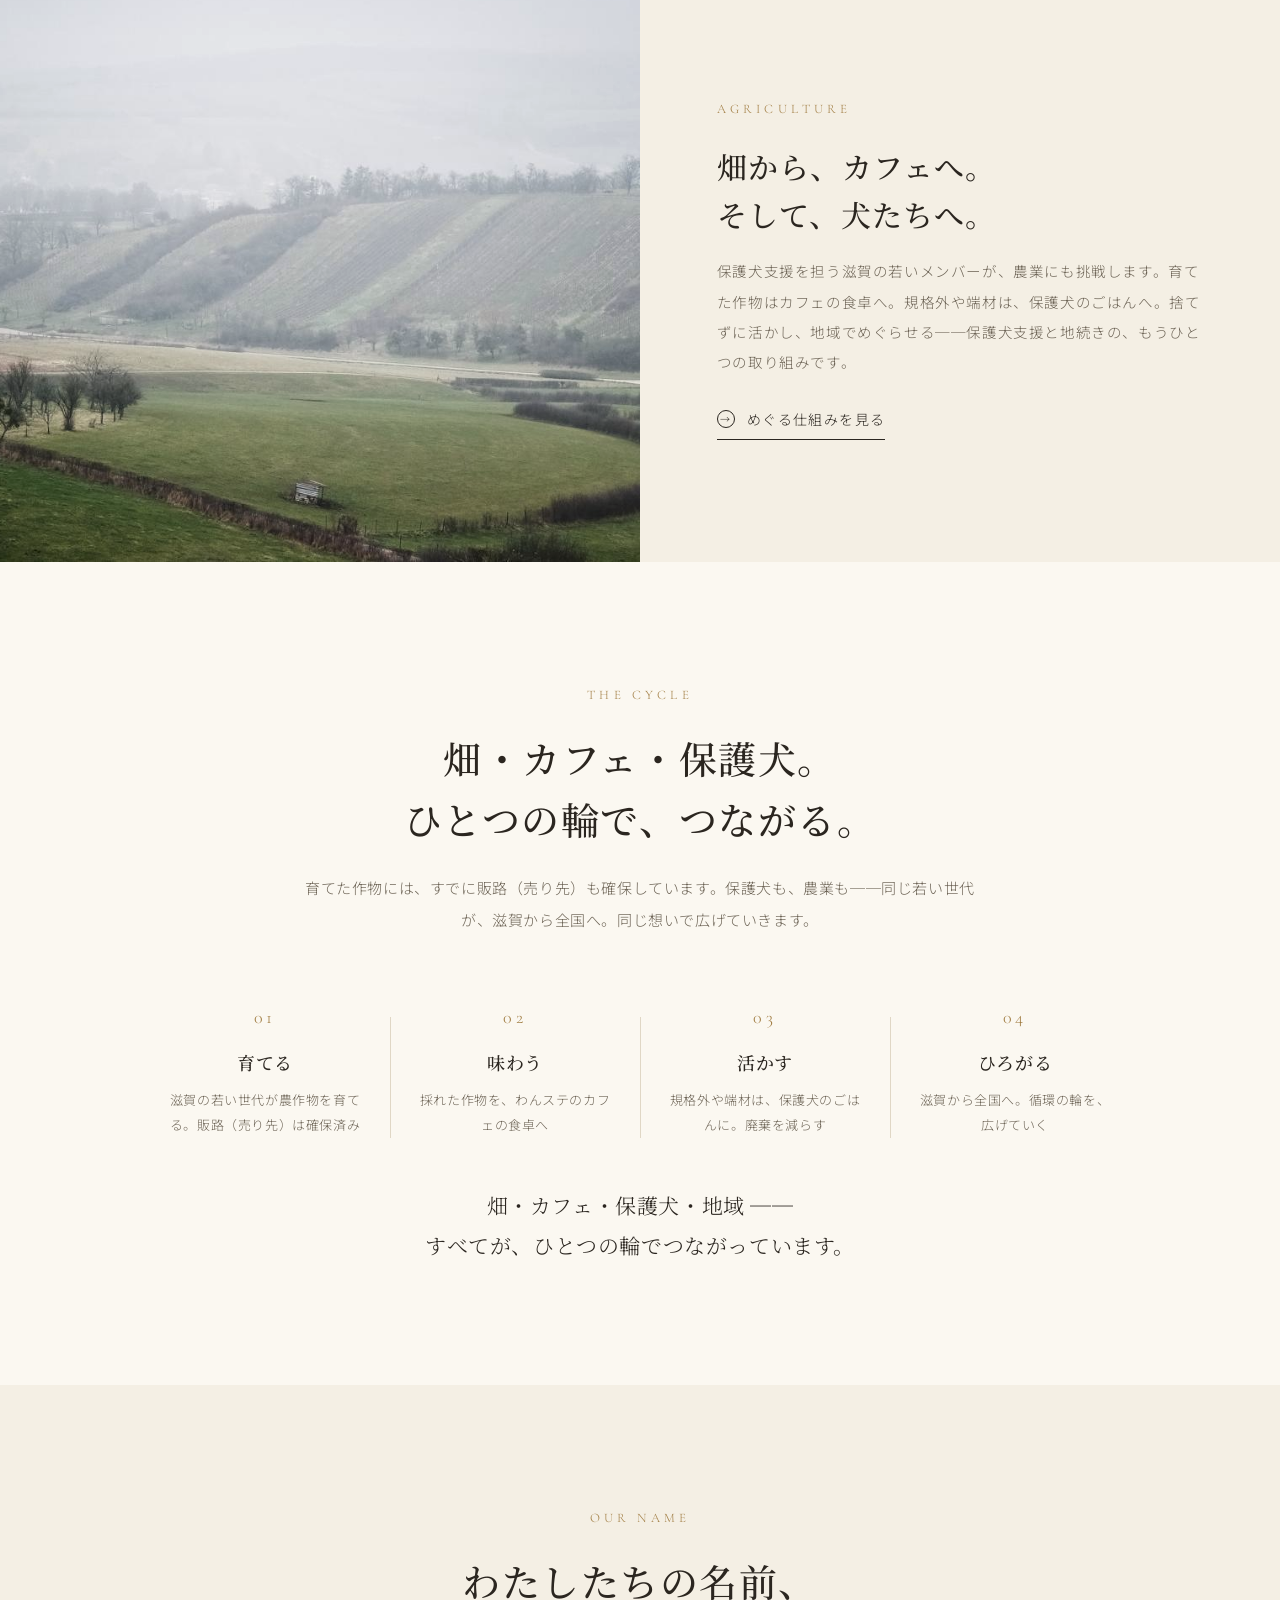
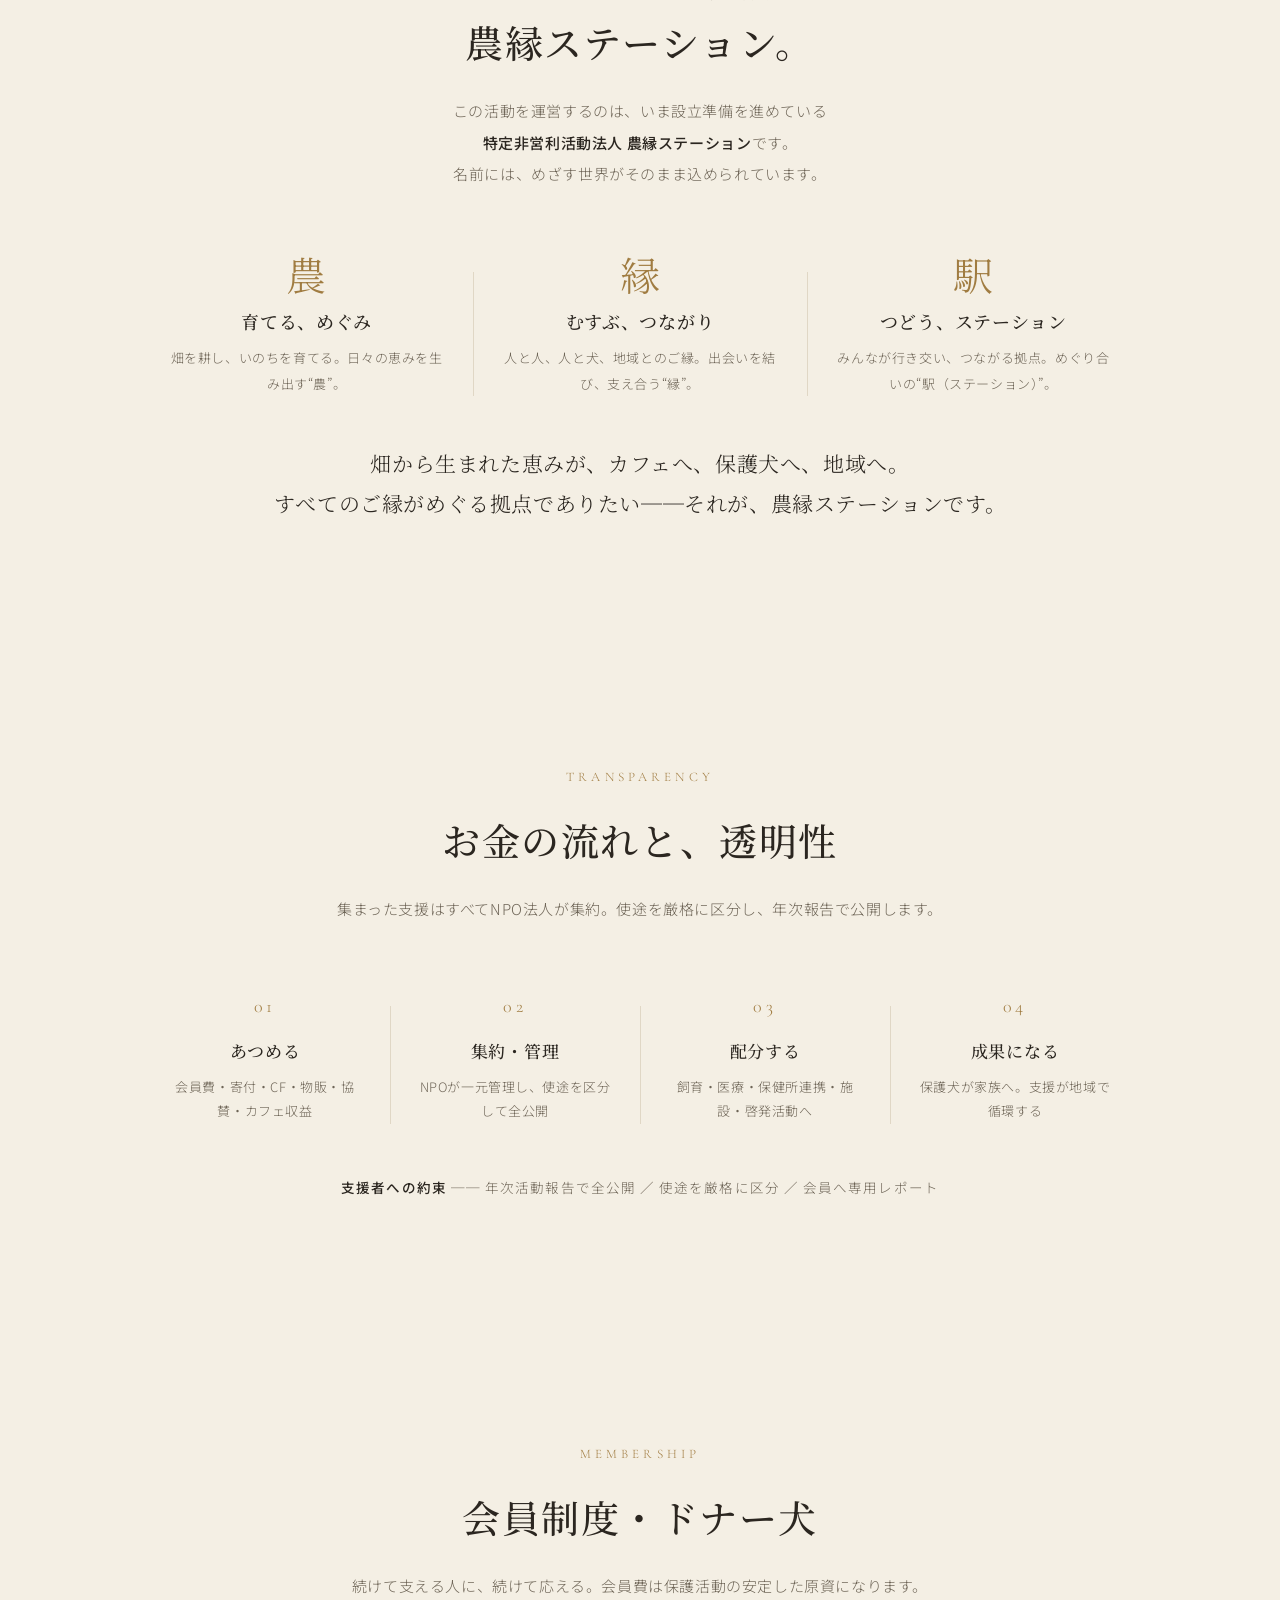
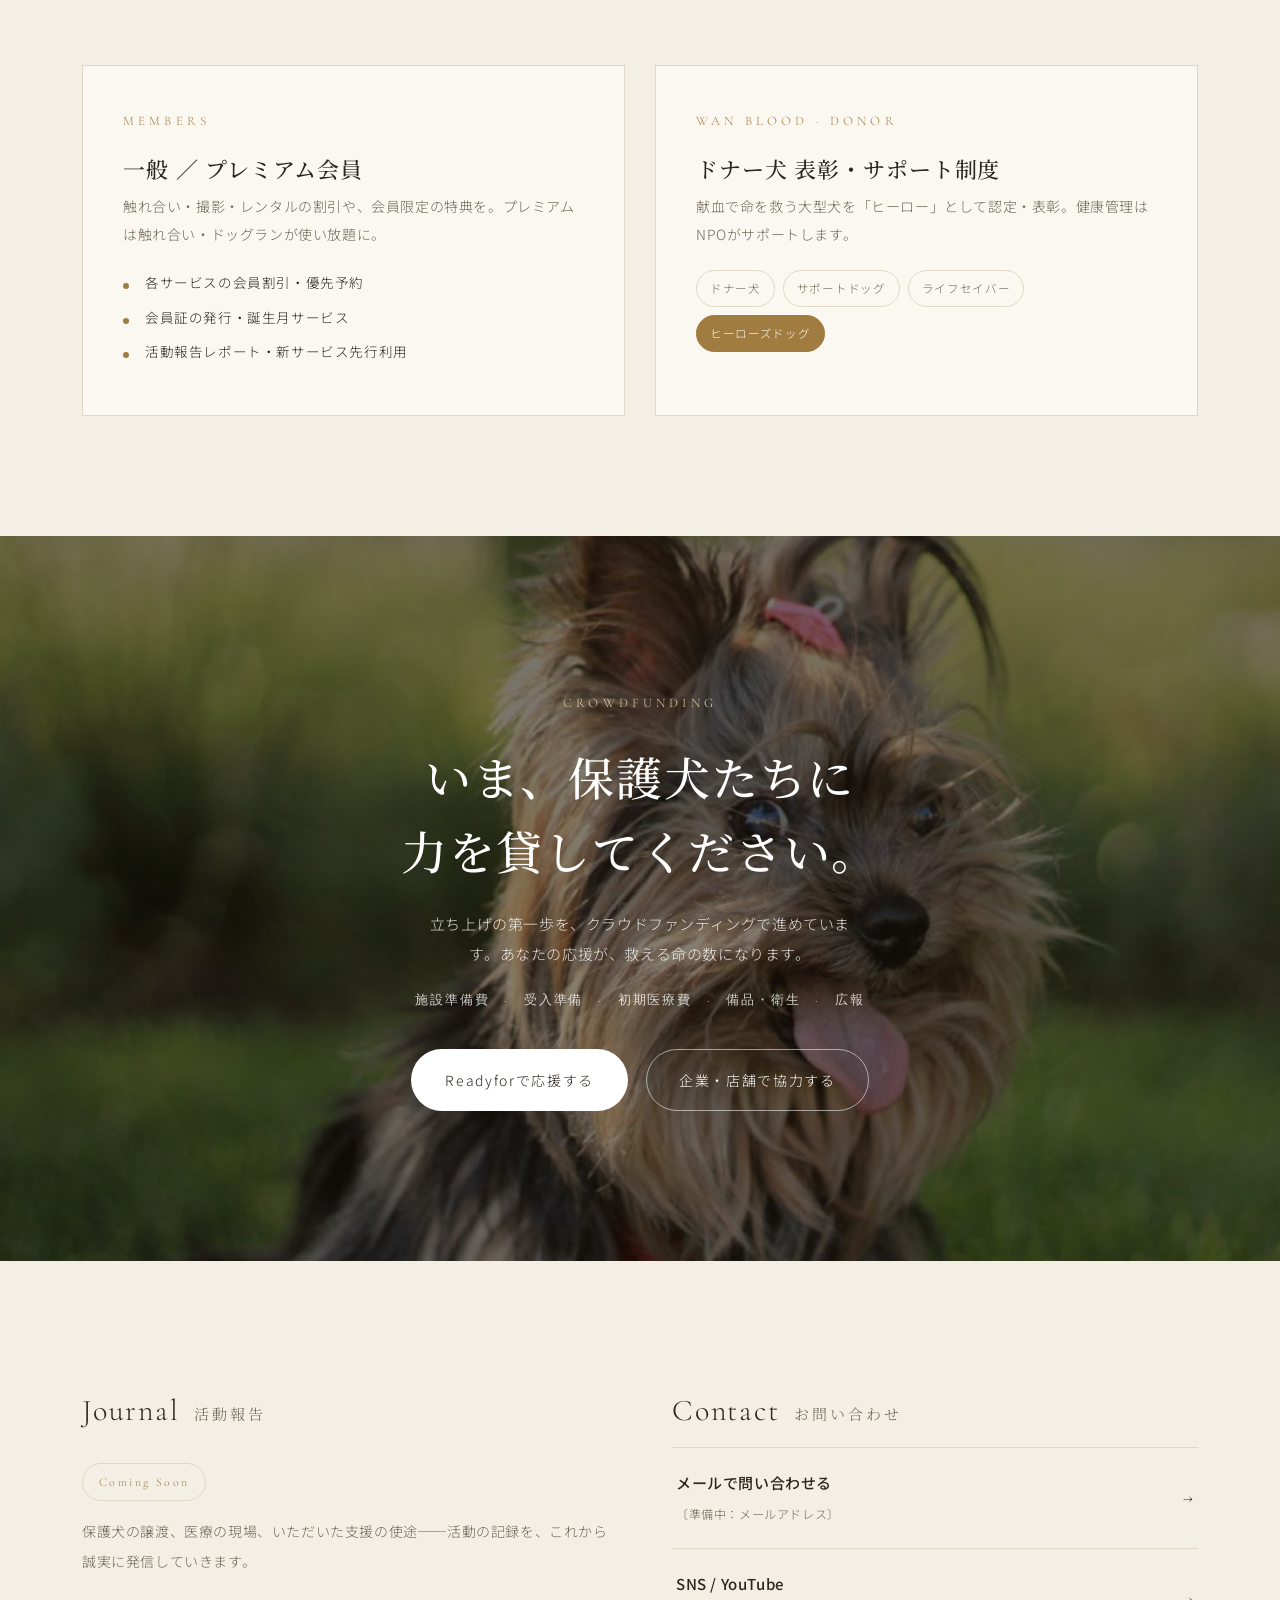
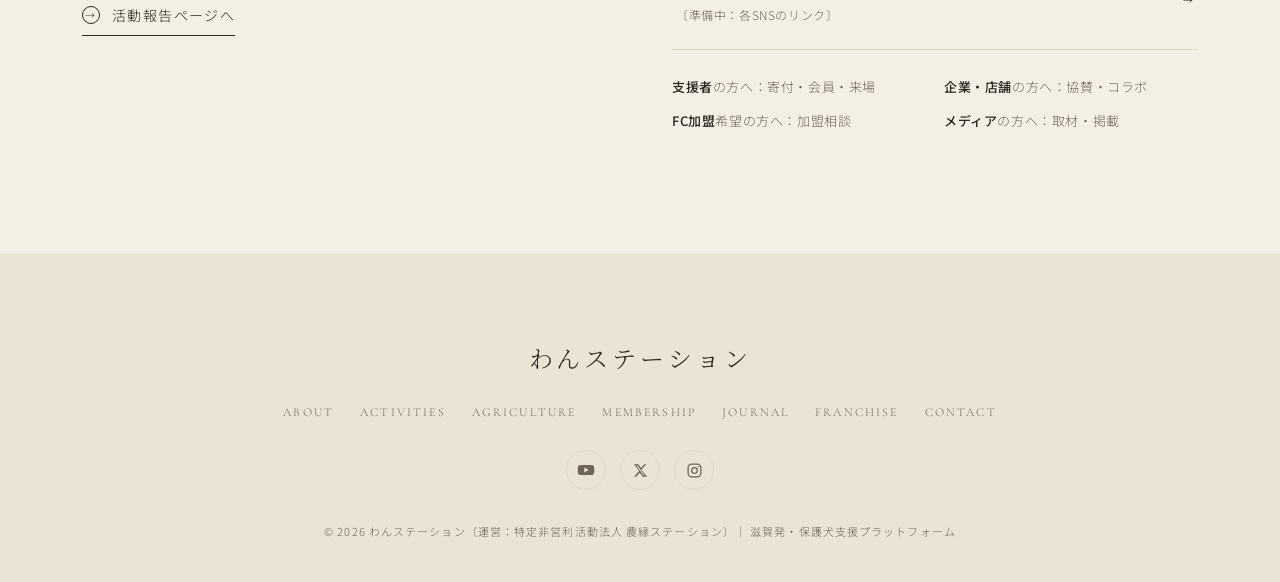
==== commit 0b862b69: "feat: 運営法人「農縁ステーション」の由来セクションを追加＋フッター法人名を修正 - トップに『Our Name / 農縁ステーション』節（農・縁・駅の由来＋設立準備中を明記） - フッターの法人" ====
--- a/index.html
+++ b/index.html
@@ -155,6 +155,35 @@
   </div>
 </section>
 
+<!-- ===== 法人名の由来（農縁ステーション） ===== -->
+<section class="sec member-e" id="ourname">
+  <div class="wrap">
+    <div class="sec-head">
+      <span class="label">Our Name</span>
+      <h2 class="sec-title">わたしたちの名前、<br>農縁ステーション。</h2>
+      <p class="sec-lead">この活動を運営するのは、いま設立準備を進めている<br><strong style="font-weight:500;color:var(--ink)">特定非営利活動法人 農縁ステーション</strong>です。<br>名前には、めざす世界がそのまま込められています。</p>
+    </div>
+    <div class="cycle three">
+      <div class="cs reveal">
+        <span class="kanji">農</span>
+        <h4>育てる、めぐみ</h4>
+        <p>畑を耕し、いのちを育てる。日々の恵みを生み出す“農”。</p>
+      </div>
+      <div class="cs reveal">
+        <span class="kanji">縁</span>
+        <h4>むすぶ、つながり</h4>
+        <p>人と人、人と犬、地域とのご縁。出会いを結び、支え合う“縁”。</p>
+      </div>
+      <div class="cs reveal">
+        <span class="kanji">駅</span>
+        <h4>つどう、ステーション</h4>
+        <p>みんなが行き交い、つながる拠点。めぐり合いの“駅（ステーション）”。</p>
+      </div>
+    </div>
+    <p class="cycle-note">畑から生まれた恵みが、カフェへ、保護犬へ、地域へ。<br>すべてのご縁がめぐる拠点でありたい──それが、農縁ステーションです。</p>
+  </div>
+</section>
+
 <!-- ===== お金の流れ・透明性 ===== -->
 <section class="sec flow-e" id="flow">
   <div class="wrap">
@@ -213,7 +242,8 @@
     <p>立ち上げの第一歩を、クラウドファンディングで進めています。あなたの応援が、救える命の数になります。</p>
     <div class="uses">施設準備費　·　受入準備　·　初期医療費　·　備品・衛生　·　広報</div>
     <div class="acts">
-      <a class="btn-pill" href="〔Readyfor公開URL〕" target="_blank" rel="noopener">Readyforで応援する</a>
+      <!-- CF公開待ちのため現在はプレビューURL。公開後に本番URL（例 https://readyfor.jp/projects/172133）へ差し替え -->
+      <a class="btn-pill" href="https://readyfor.jp/app/fundraising/projects/172133/preview/share?preview_token=H-iid0sZHi9V85JYfCo_DLKZPFmJ3URdUV4R0u1iTEk" target="_blank" rel="noopener">Readyforで応援する</a>
       <a class="btn-outline" href="#contact">企業・店舗で協力する</a>
     </div>
   </div>
@@ -257,7 +287,7 @@
       <a href="〔X〕" target="_blank" rel="noopener" aria-label="X"><svg width="15" height="15" viewBox="0 0 24 24" fill="currentColor"><path d="M18 2h3l-7.5 8.6L22.5 22h-6.8l-5-6.6L4.8 22H1.8l8-9.2L1.5 2h7l4.5 6 5-6zM16.8 20h1.9L7.3 4H5.3L16.8 20z"/></svg></a>
       <a href="〔Instagram〕" target="_blank" rel="noopener" aria-label="Instagram"><svg width="17" height="17" viewBox="0 0 24 24" fill="none" stroke="currentColor" stroke-width="1.8"><rect x="3" y="3" width="18" height="18" rx="5"/><circle cx="12" cy="12" r="4"/><circle cx="17.5" cy="6.5" r="1" fill="currentColor" stroke="none"/></svg></a>
     </div>
-    <div class="copy">© 2026 わんステーション・ジャパン ｜ 滋賀発・保護犬支援プラットフォーム</div>
+    <div class="copy">© 2026 わんステーション（運営：特定非営利活動法人 農縁ステーション）｜ 滋賀発・保護犬支援プラットフォーム</div>
   </div>
 </footer>
 
--- a/css/editorial.css
+++ b/css/editorial.css
@@ -162,6 +162,9 @@
 .cycle-note{text-align:center;margin-top:48px;font-family:var(--serif-jp);font-size:clamp(16px,2vw,21px);color:var(--ink);line-height:1.9}
 @media (max-width:920px){.cycle{grid-template-columns:1fr 1fr;gap:34px 0}.cycle .cs+.cs::before{display:none}}
 @media (max-width:640px){.cycle{grid-template-columns:1fr;gap:28px 0}}
+.cycle.three{grid-template-columns:repeat(3,1fr)}
+.cycle .kanji{font-family:var(--serif-jp);font-size:40px;color:var(--accent);line-height:1;display:block}
+@media (max-width:640px){.cycle.three{grid-template-columns:1fr;gap:30px 0}}
 
 /* =========================================================
    会員・ドナー（控えめ2枚）
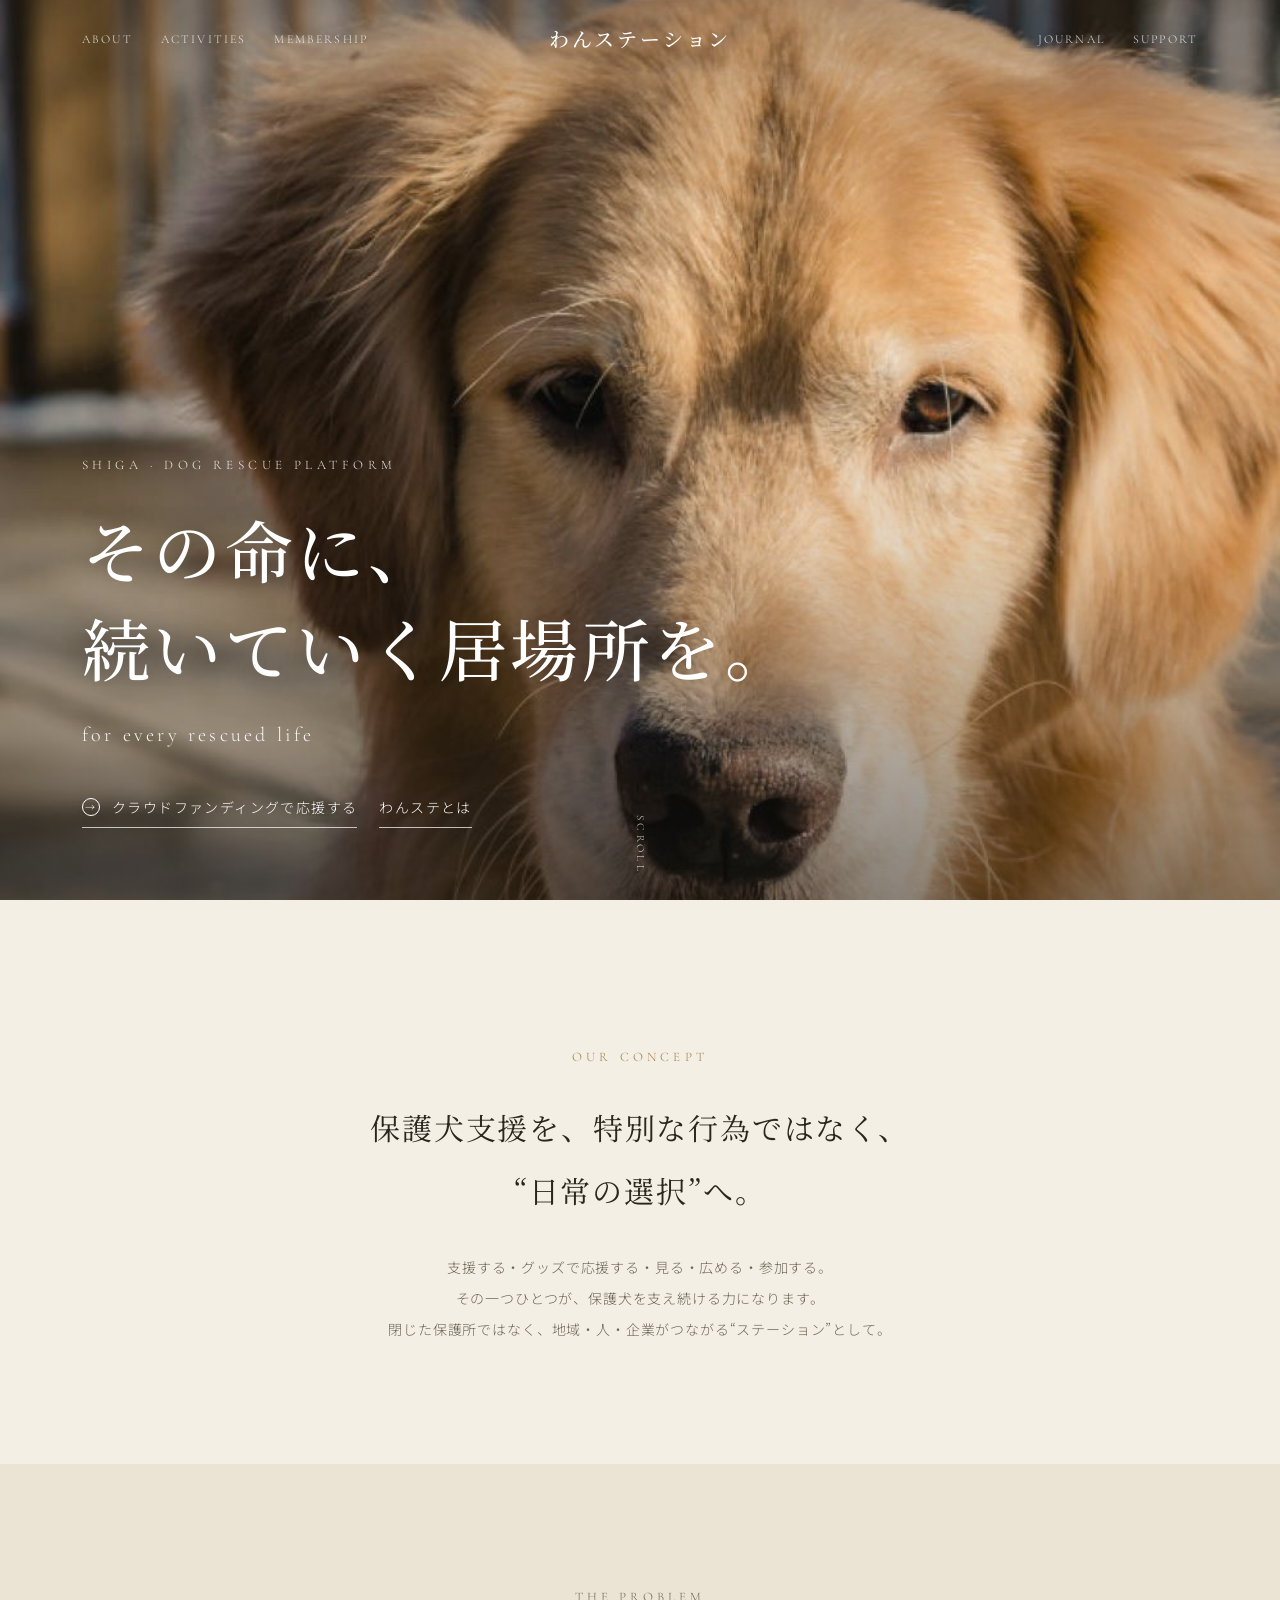
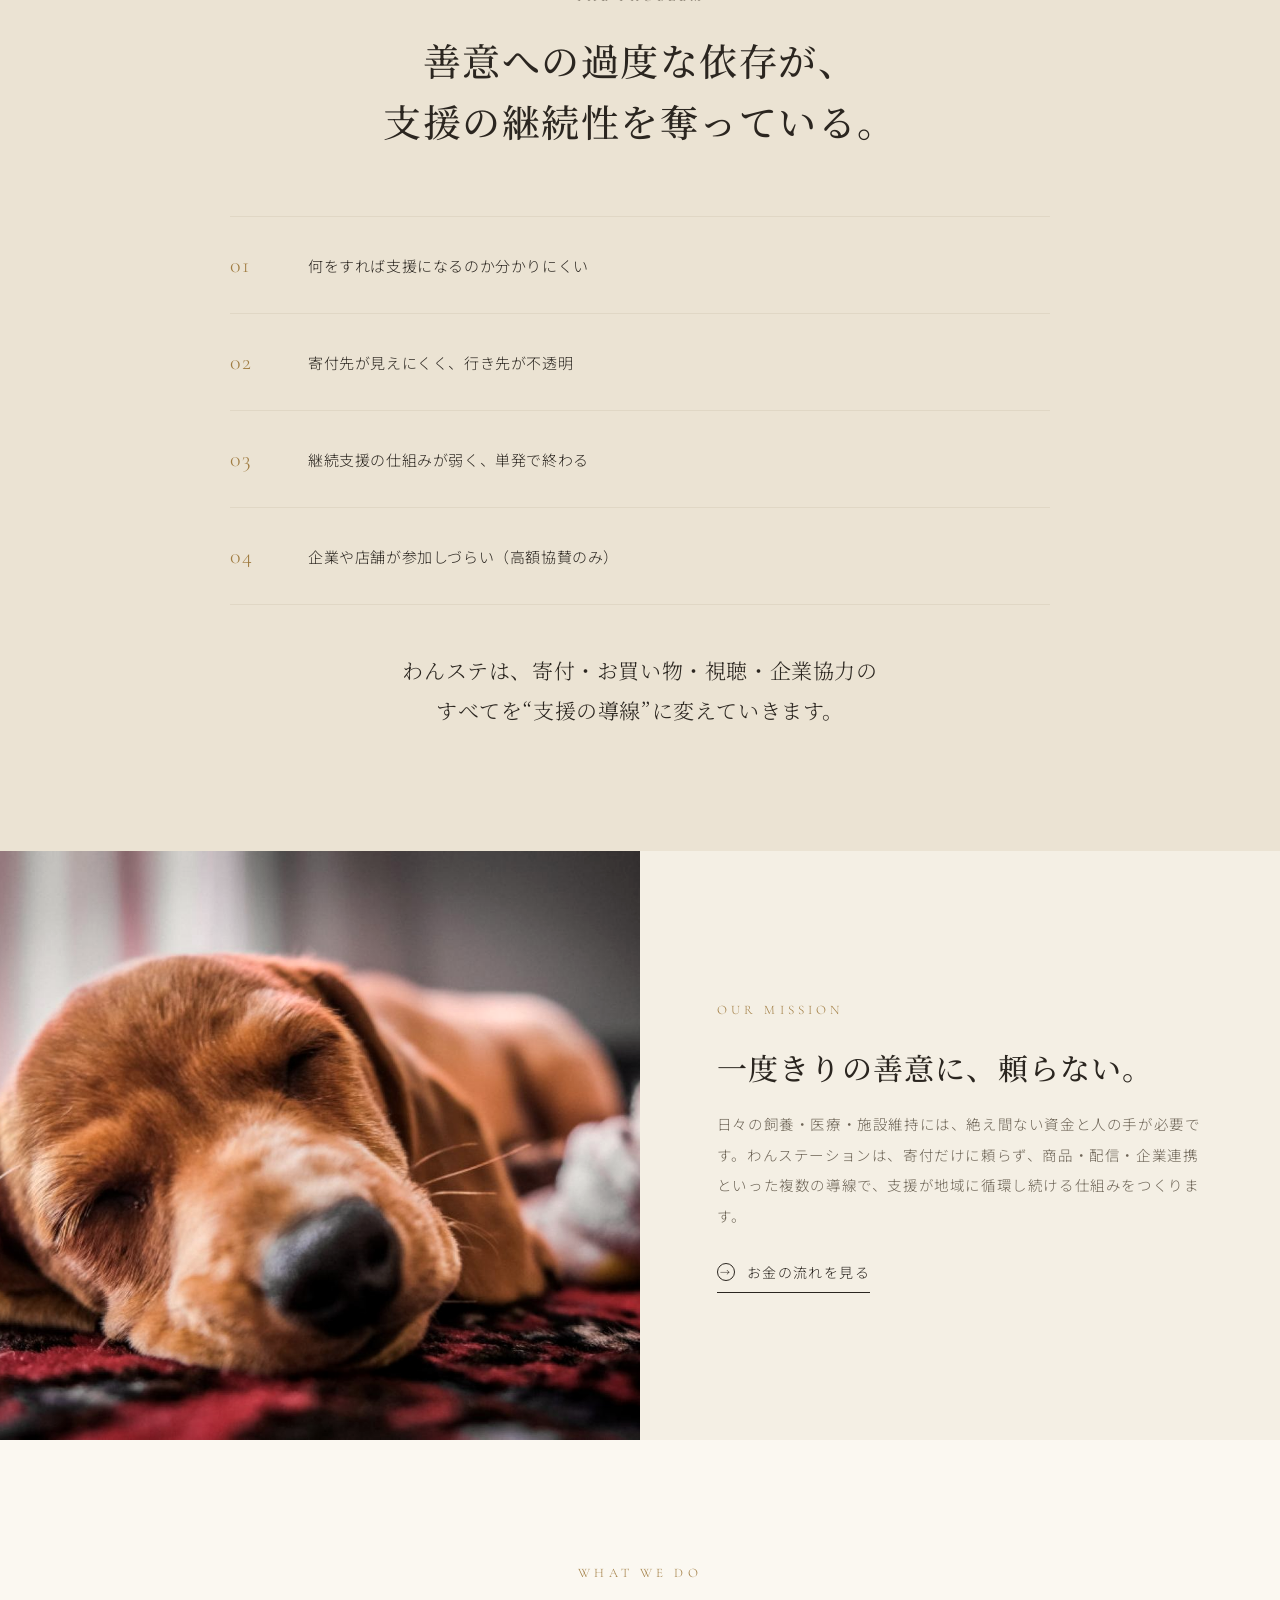
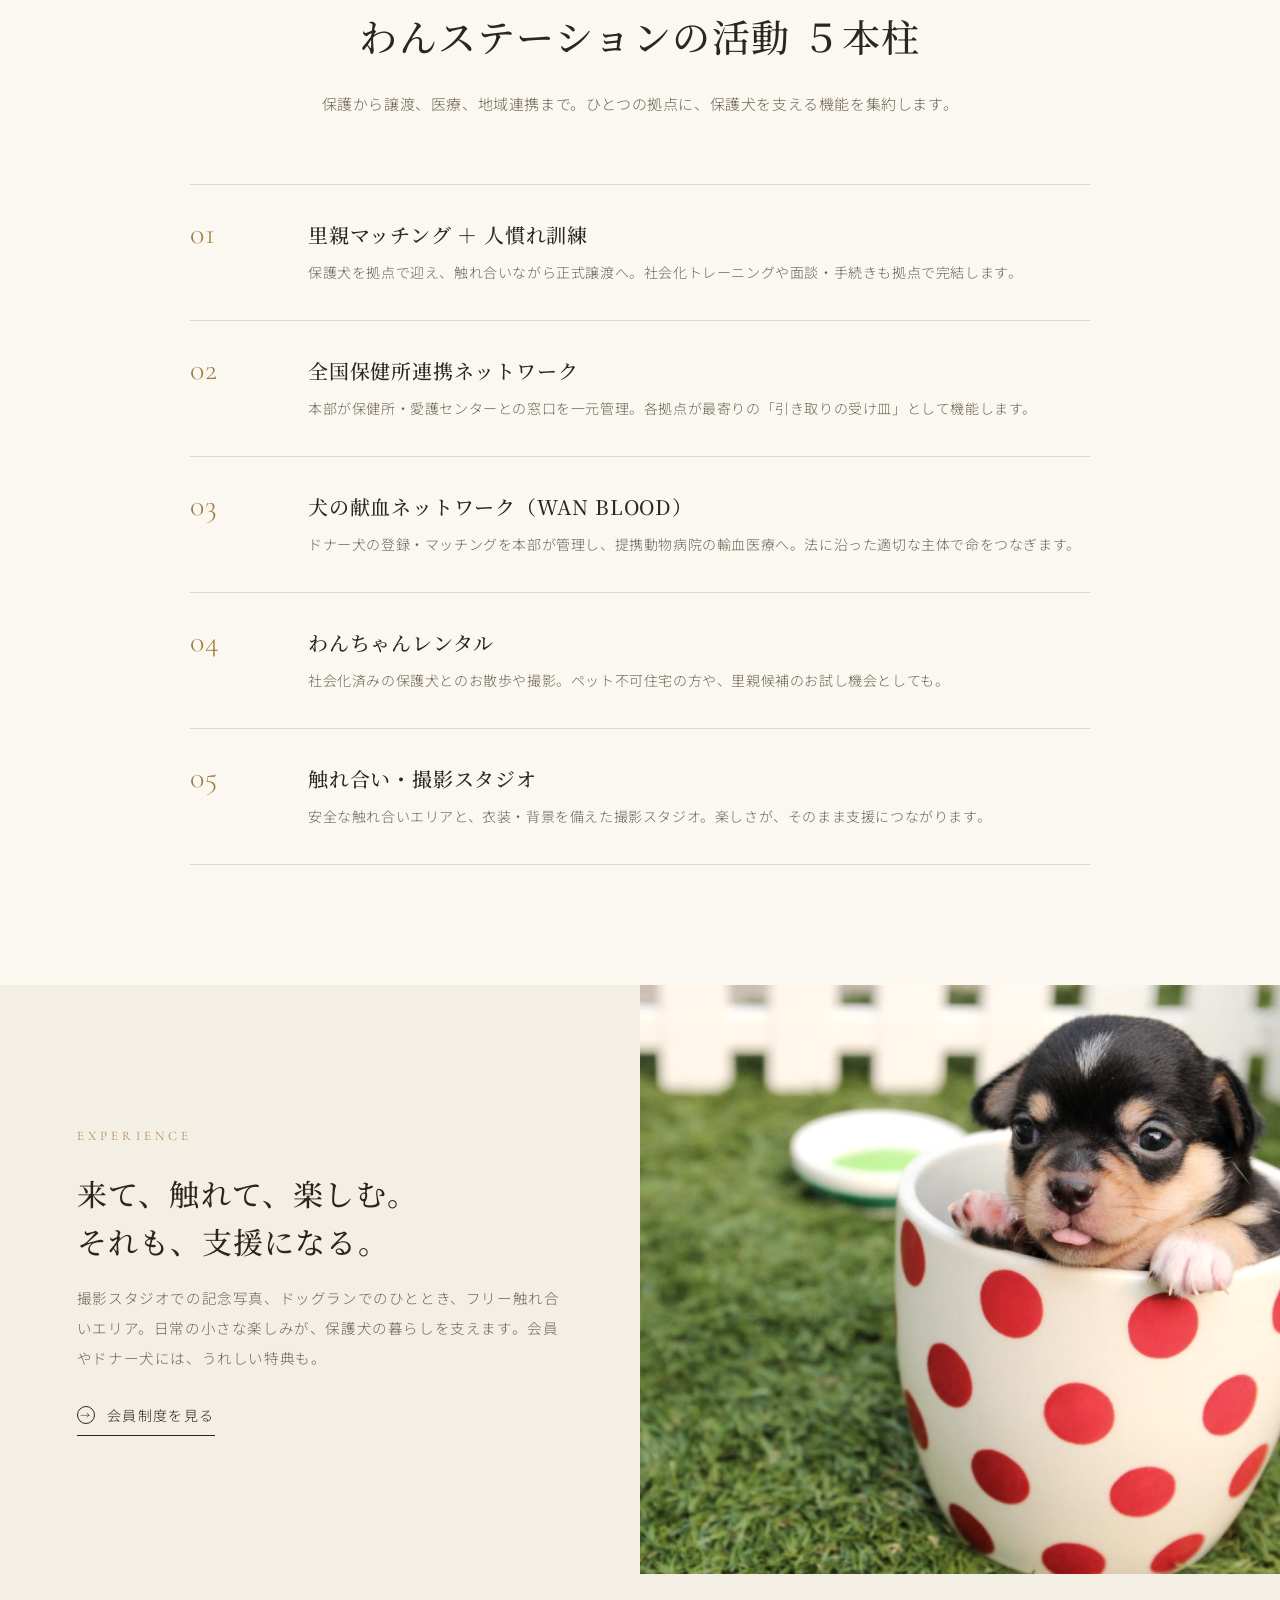
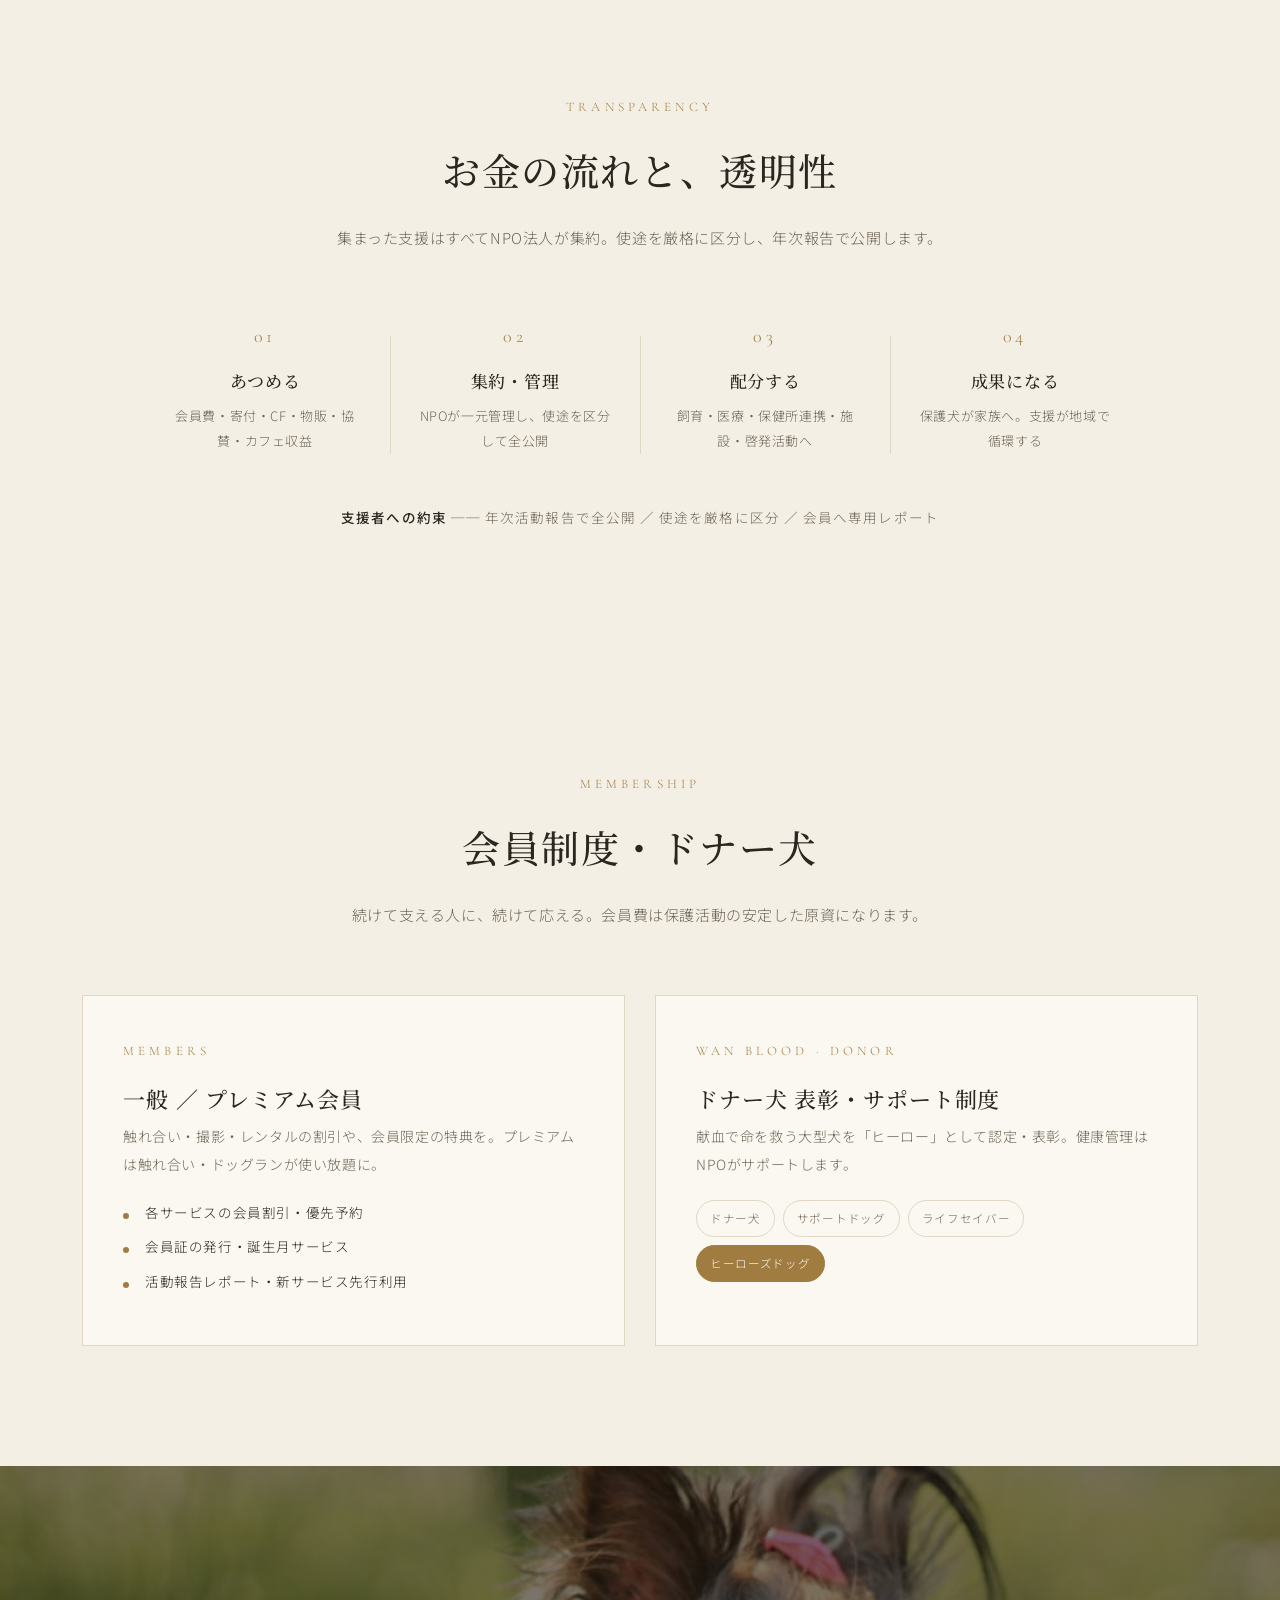
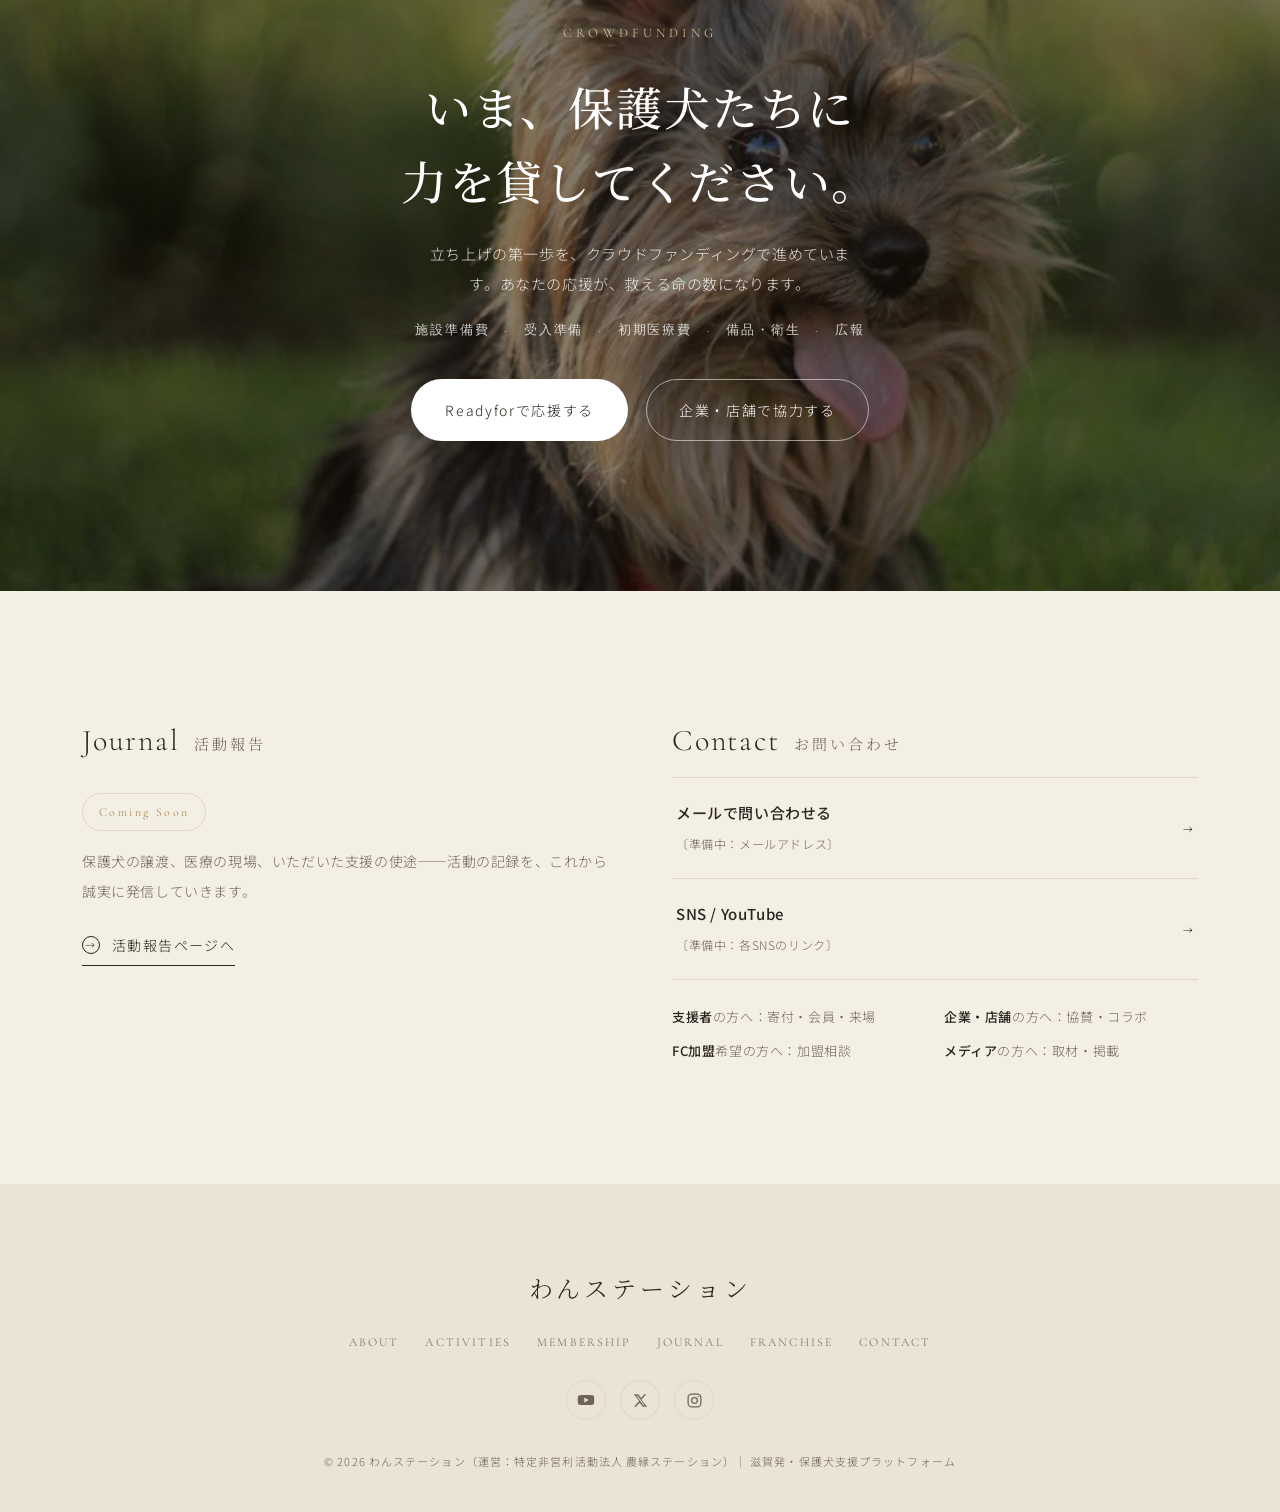
==== commit ef7dd3e8: "revert: 農業・循環・農縁ステーション由来セクションを削除し、保護犬わんステーションのみに集約 - トップから #agri / #cycle / #ourname を撤去 - ナビ・モバイルメニ" ====
--- a/index.html
+++ b/index.html
@@ -5,7 +5,7 @@
 <meta name="viewport" content="width=device-width, initial-scale=1">
 <meta name="robots" content="noindex, nofollow">
 <title>わんステーション｜滋賀発・保護犬支援プラットフォーム</title>
-<meta name="description" content="保護犬支援を、特別な行為ではなく“日常の選択”に。滋賀の若い世代が、保護犬支援と農業の両輪で、畑からカフェ、そして犬たちへと循環をつくる。滋賀発・全国へ。">
+<meta name="description" content="保護犬支援を、特別な行為ではなく“日常の選択”に。滋賀発の保護犬支援プラットフォーム わんステーション。">
 <link rel="icon" href="assets/logo.svg" type="image/svg+xml">
 <link rel="preconnect" href="https://fonts.googleapis.com">
 <link rel="preconnect" href="https://fonts.gstatic.com" crossorigin>
@@ -20,7 +20,6 @@
     <nav class="nav-l">
       <a class="navlink" href="#about">About</a>
       <a class="navlink" href="#pillars">Activities</a>
-      <a class="navlink" href="#agri">Agriculture</a>
       <a class="navlink" href="#member">Membership</a>
     </nav>
     <a class="wordmark" href="index.html">わんステーション</a>
@@ -37,7 +36,6 @@
   <button id="mClose" style="position:absolute;top:22px;right:26px;font-family:var(--serif-en);letter-spacing:.18em">CLOSE</button>
   <a class="serif-jp" style="font-size:24px;padding:12px" href="#about">わんステとは</a>
   <a class="serif-jp" style="font-size:24px;padding:12px" href="#pillars">活動内容</a>
-  <a class="serif-jp" style="font-size:24px;padding:12px" href="#agri">農業</a>
   <a class="serif-jp" style="font-size:24px;padding:12px" href="#member">会員制度</a>
   <a class="serif-jp" style="font-size:24px;padding:12px" href="reports.html">活動報告</a>
   <a class="serif-jp" style="font-size:24px;padding:12px;color:var(--accent)" href="#support">応援する</a>
@@ -123,64 +121,6 @@
     <h3>来て、触れて、楽しむ。<br>それも、支援になる。</h3>
     <p>撮影スタジオでの記念写真、ドッグランでのひととき、フリー触れ合いエリア。日常の小さな楽しみが、保護犬の暮らしを支えます。会員やドナー犬には、うれしい特典も。</p>
     <a class="line-link" href="#member"><span class="d">→</span>会員制度を見る</a>
-  </div>
-</section>
-
-<!-- ===== 農業（畑→カフェ→犬） ===== -->
-<section class="feature" id="agri">
-  <div class="ph warm"><img src="assets/img/agri-field.jpg" alt="滋賀の畑"></div>
-  <div class="tx reveal">
-    <span class="label">Agriculture</span>
-    <h3>畑から、カフェへ。<br>そして、犬たちへ。</h3>
-    <p>保護犬支援を担う滋賀の若いメンバーが、農業にも挑戦します。育てた作物はカフェの食卓へ。規格外や端材は、保護犬のごはんへ。捨てずに活かし、地域でめぐらせる──保護犬支援と地続きの、もうひとつの取り組みです。</p>
-    <a class="line-link" href="#cycle"><span class="d">→</span>めぐる仕組みを見る</a>
-  </div>
-</section>
-
-<!-- ===== 農業の循環 ===== -->
-<section class="sec pillars-e" id="cycle">
-  <div class="wrap">
-    <div class="sec-head">
-      <span class="label">The Cycle</span>
-      <h2 class="sec-title">畑・カフェ・保護犬。<br>ひとつの輪で、つながる。</h2>
-      <p class="sec-lead">育てた作物には、すでに販路（売り先）も確保しています。保護犬も、農業も──同じ若い世代が、滋賀から全国へ。同じ想いで広げていきます。</p>
-    </div>
-    <div class="cycle">
-      <div class="cs reveal"><span class="ln">01</span><h4>育てる</h4><p>滋賀の若い世代が農作物を育てる。販路（売り先）は確保済み</p></div>
-      <div class="cs reveal"><span class="ln">02</span><h4>味わう</h4><p>採れた作物を、わんステのカフェの食卓へ</p></div>
-      <div class="cs reveal"><span class="ln">03</span><h4>活かす</h4><p>規格外や端材は、保護犬のごはんに。廃棄を減らす</p></div>
-      <div class="cs reveal"><span class="ln">04</span><h4>ひろがる</h4><p>滋賀から全国へ。循環の輪を、広げていく</p></div>
-    </div>
-    <p class="cycle-note">畑・カフェ・保護犬・地域 ──<br>すべてが、ひとつの輪でつながっています。</p>
-  </div>
-</section>
-
-<!-- ===== 法人名の由来（農縁ステーション） ===== -->
-<section class="sec member-e" id="ourname">
-  <div class="wrap">
-    <div class="sec-head">
-      <span class="label">Our Name</span>
-      <h2 class="sec-title">わたしたちの名前、<br>農縁ステーション。</h2>
-      <p class="sec-lead">この活動を運営するのは、いま設立準備を進めている<br><strong style="font-weight:500;color:var(--ink)">特定非営利活動法人 農縁ステーション</strong>です。<br>名前には、めざす世界がそのまま込められています。</p>
-    </div>
-    <div class="cycle three">
-      <div class="cs reveal">
-        <span class="kanji">農</span>
-        <h4>育てる、めぐみ</h4>
-        <p>畑を耕し、いのちを育てる。日々の恵みを生み出す“農”。</p>
-      </div>
-      <div class="cs reveal">
-        <span class="kanji">縁</span>
-        <h4>むすぶ、つながり</h4>
-        <p>人と人、人と犬、地域とのご縁。出会いを結び、支え合う“縁”。</p>
-      </div>
-      <div class="cs reveal">
-        <span class="kanji">駅</span>
-        <h4>つどう、ステーション</h4>
-        <p>みんなが行き交い、つながる拠点。めぐり合いの“駅（ステーション）”。</p>
-      </div>
-    </div>
-    <p class="cycle-note">畑から生まれた恵みが、カフェへ、保護犬へ、地域へ。<br>すべてのご縁がめぐる拠点でありたい──それが、農縁ステーションです。</p>
   </div>
 </section>
 
@@ -279,7 +219,7 @@
   <div class="wrap">
     <div class="wm">わんステーション</div>
     <div class="links">
-      <a href="#about">About</a><a href="#pillars">Activities</a><a href="#agri">Agriculture</a><a href="#member">Membership</a>
+      <a href="#about">About</a><a href="#pillars">Activities</a><a href="#member">Membership</a>
       <a href="reports.html">Journal</a><a href="franchise.html">Franchise</a><a href="#contact">Contact</a>
     </div>
     <div class="sns">
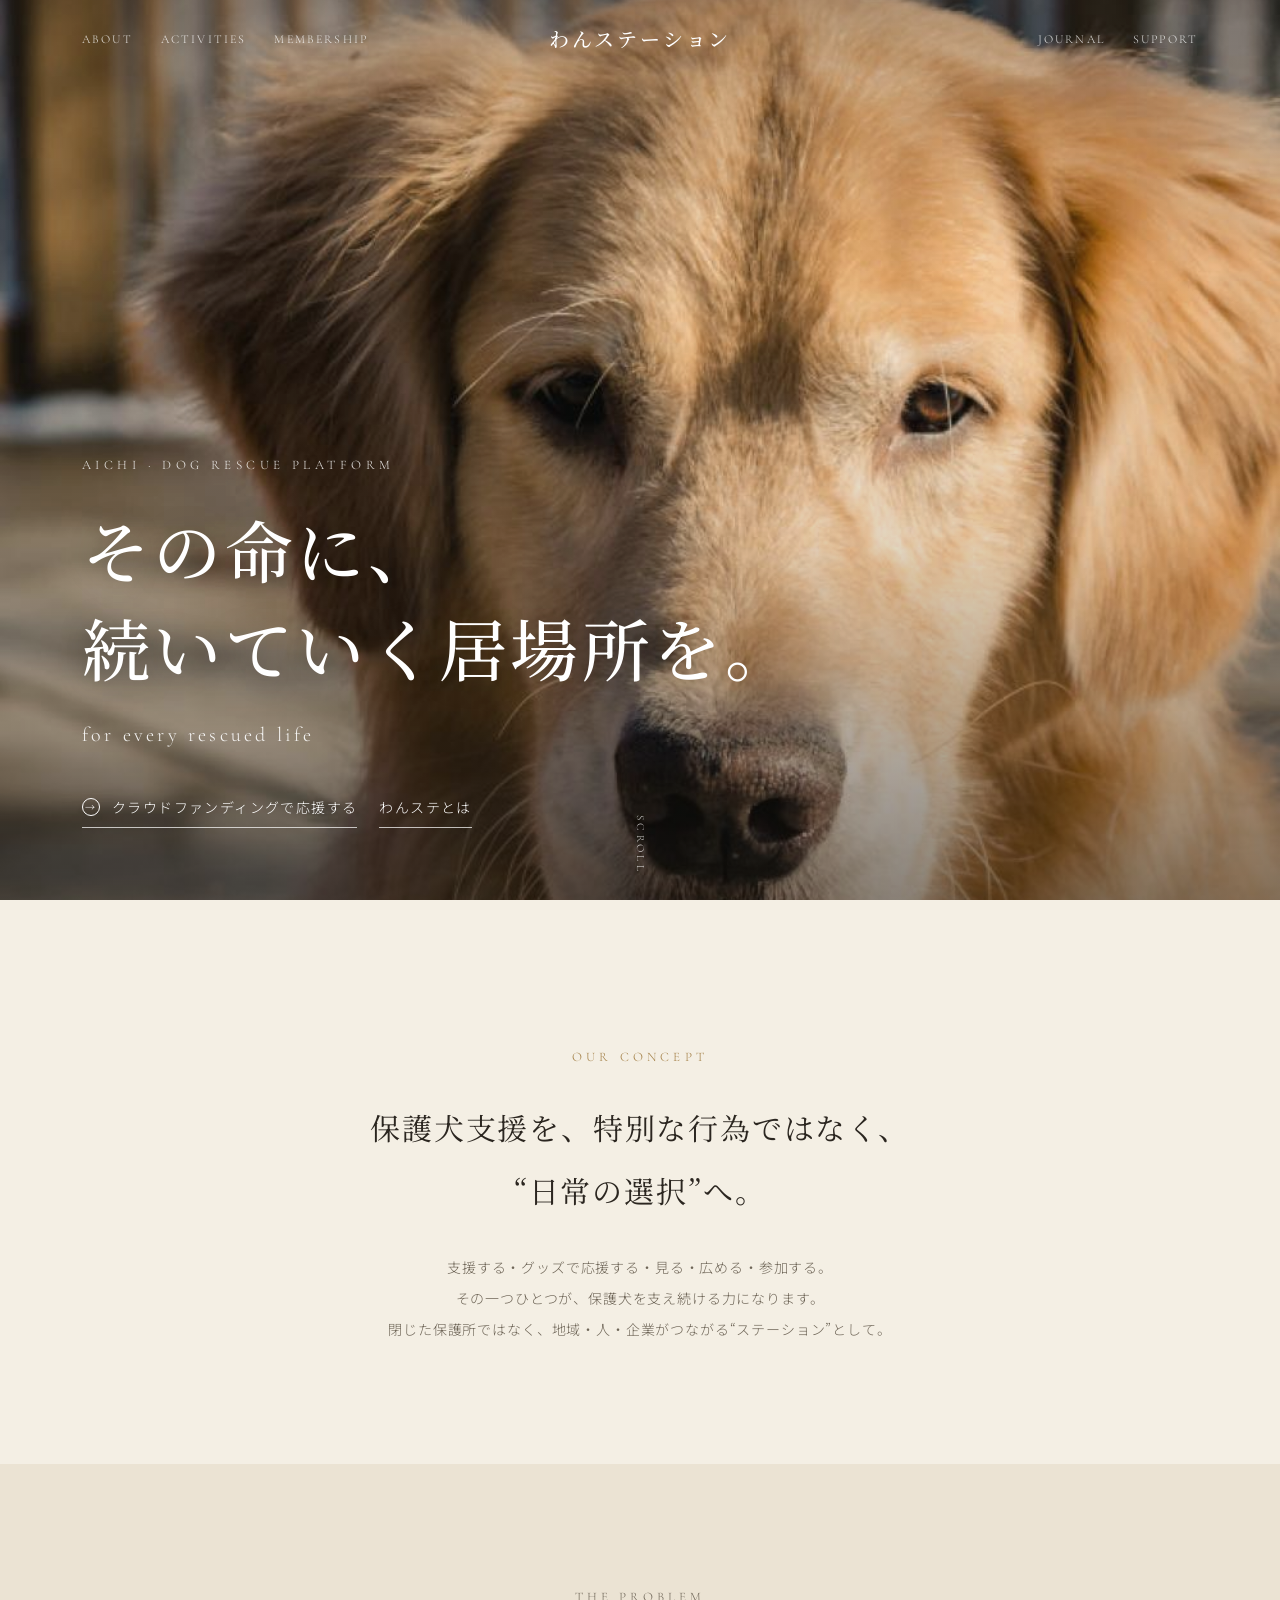
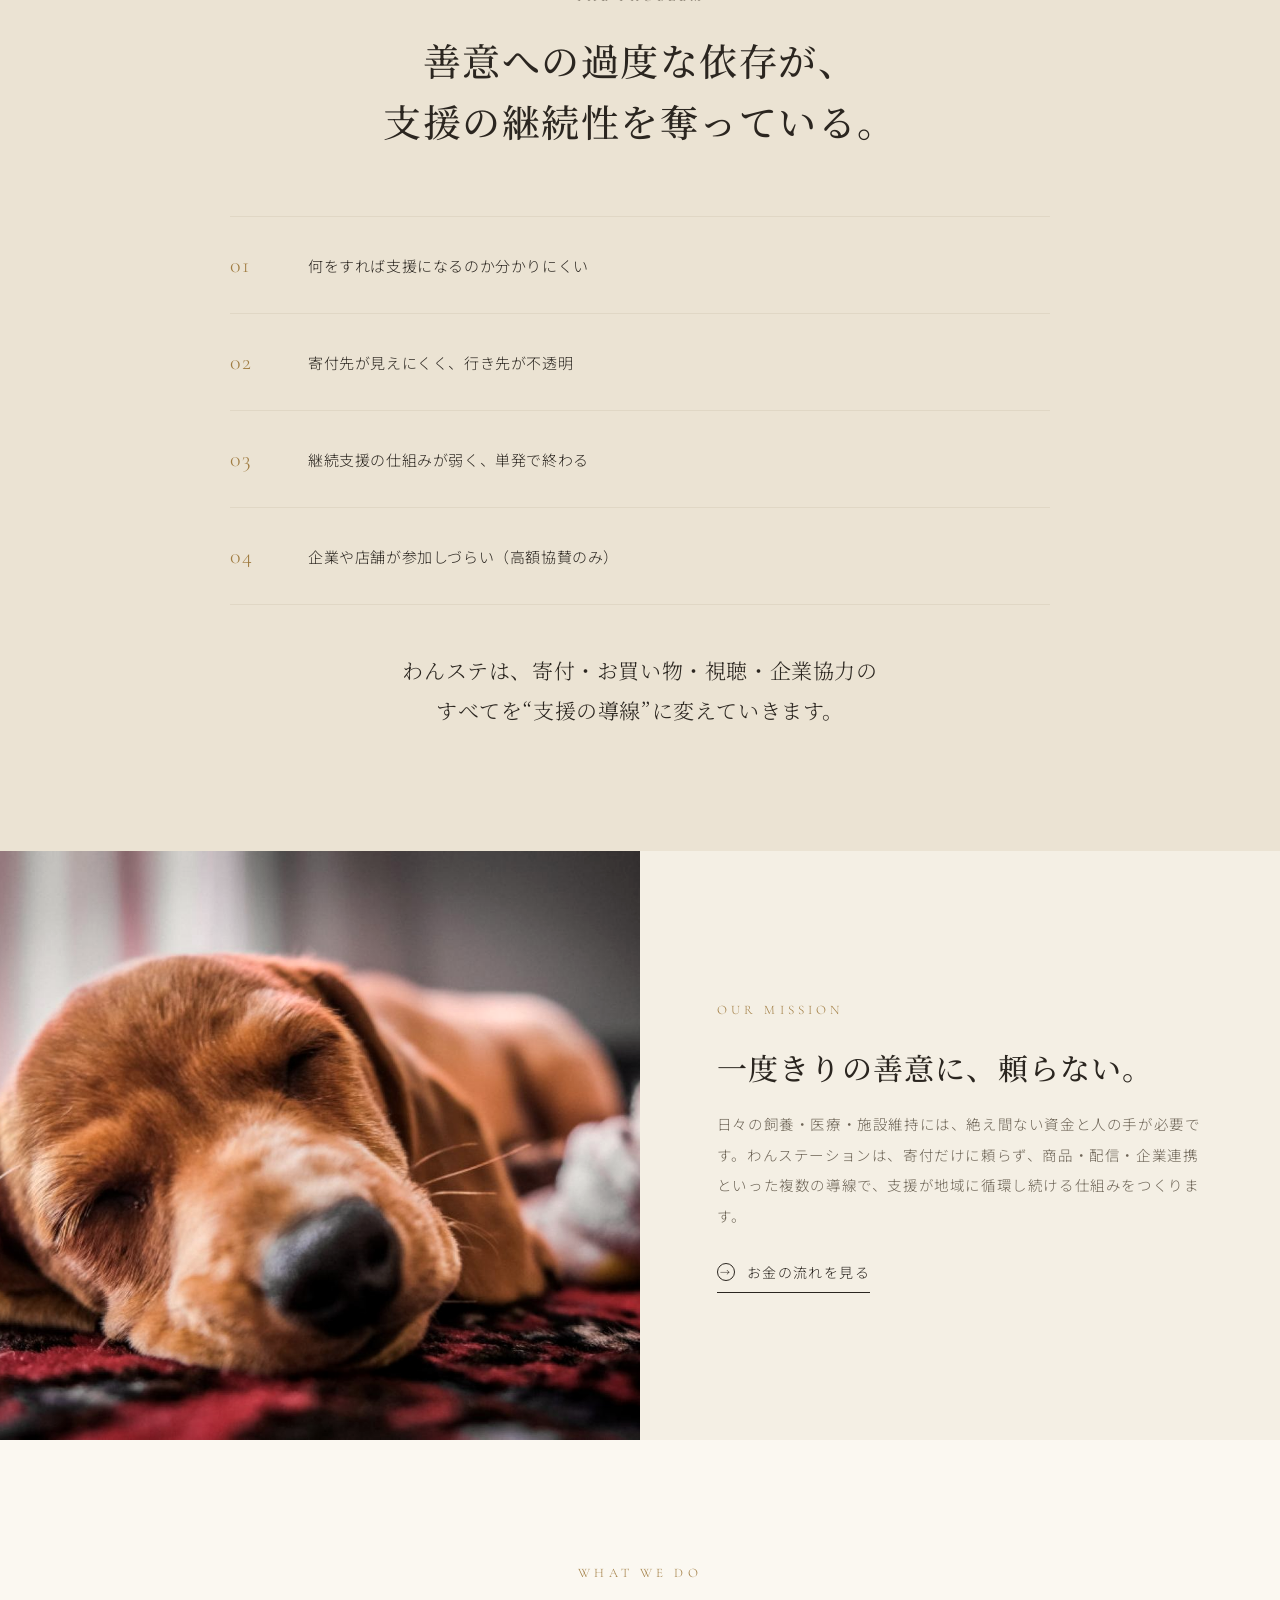
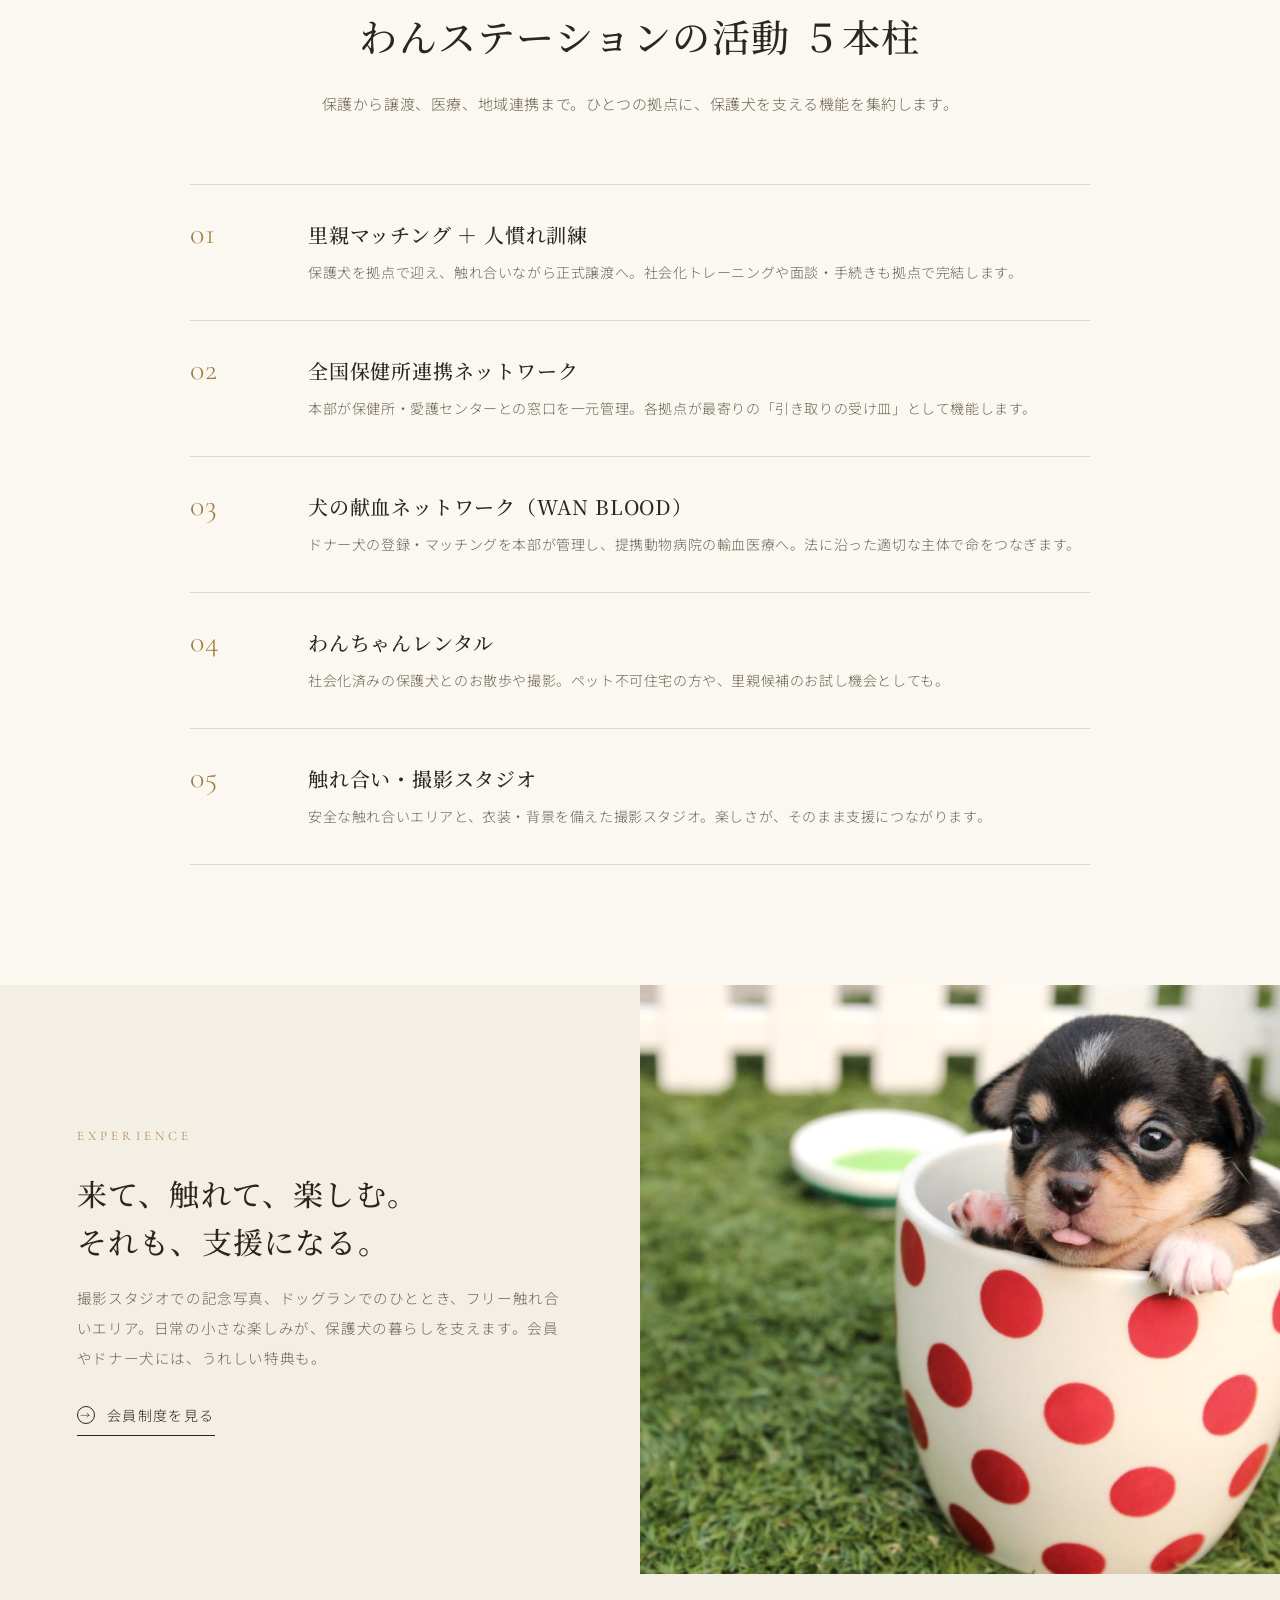
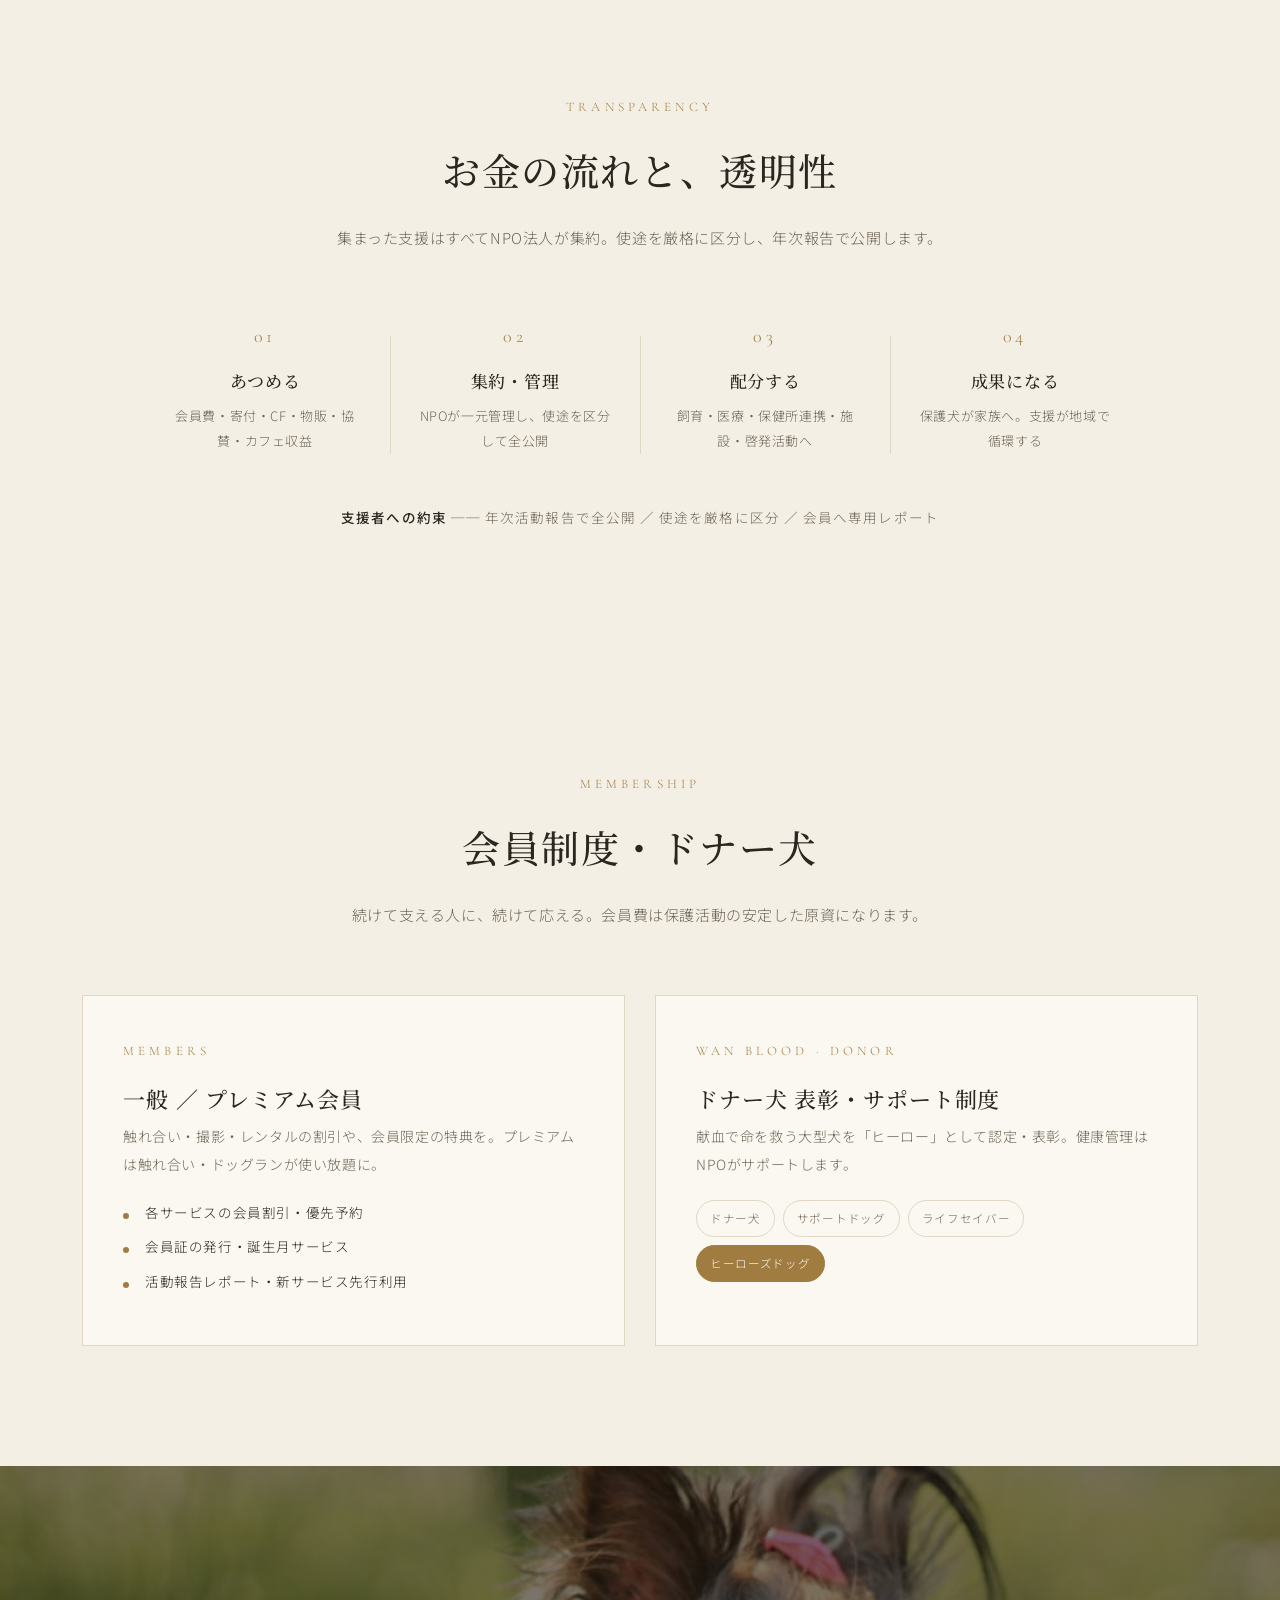
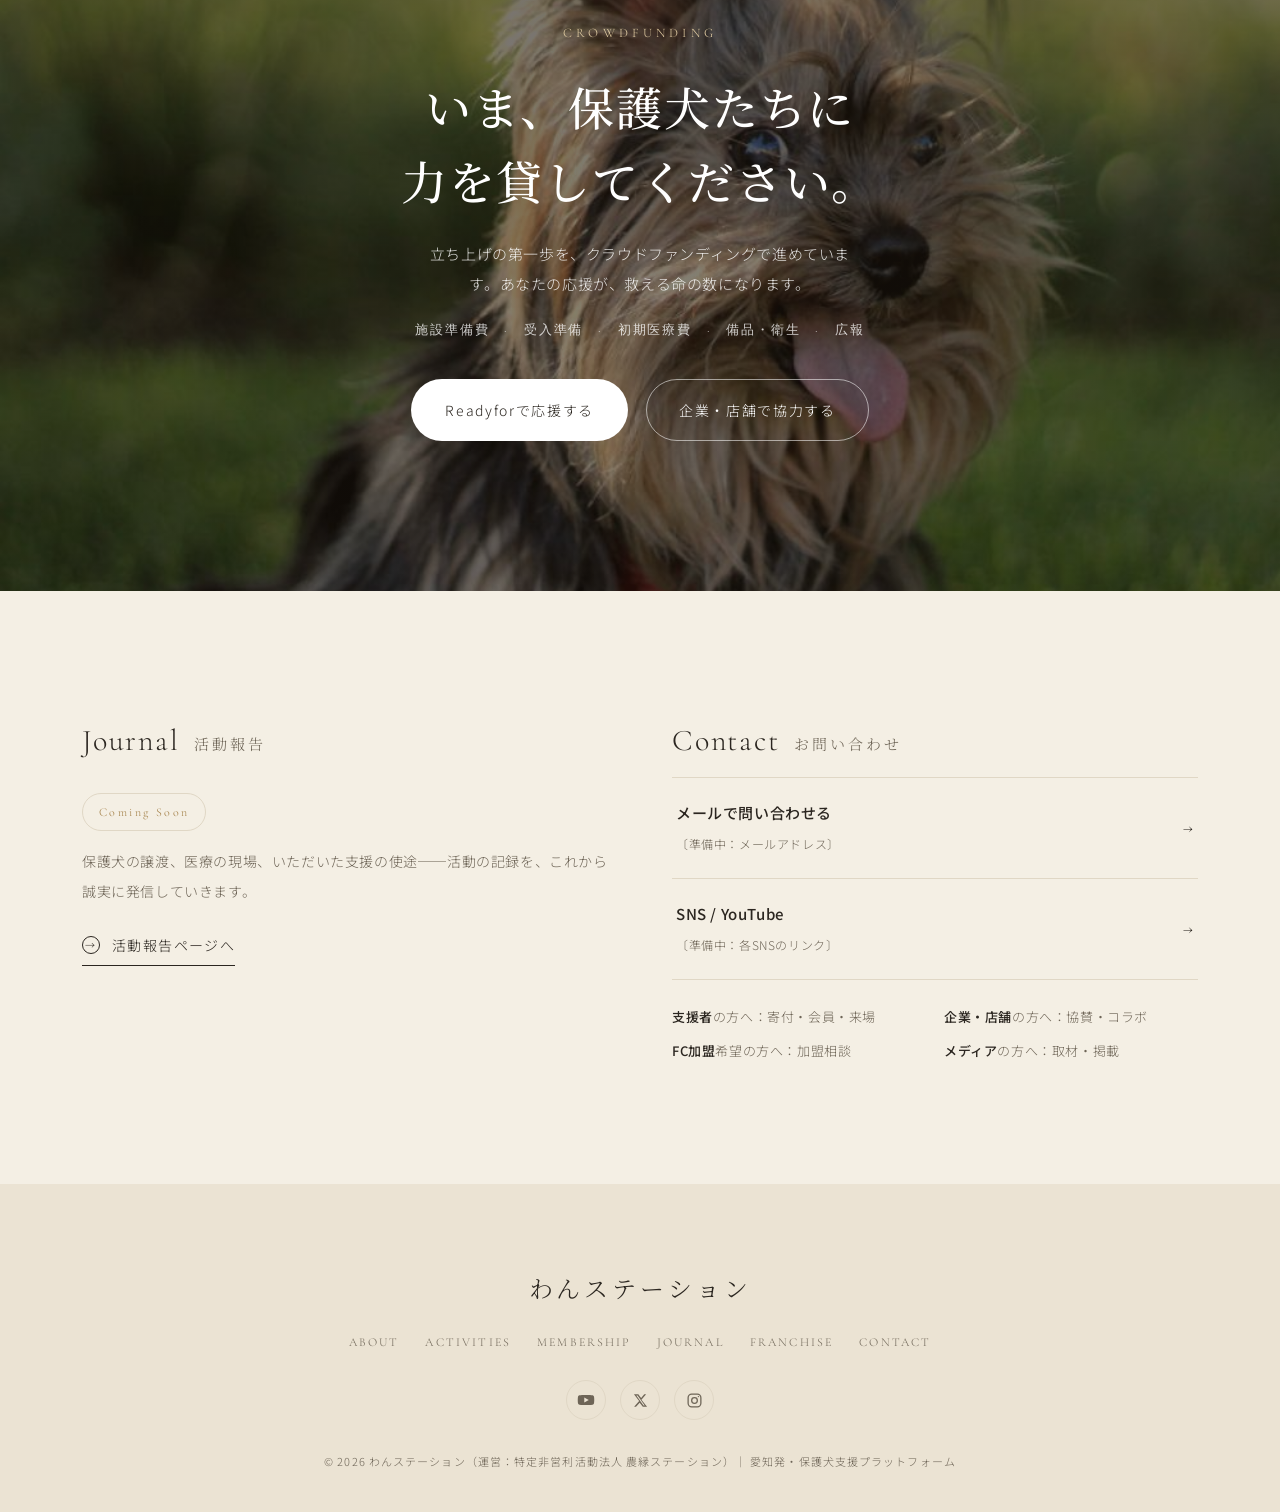
==== commit 231a1c50: "chore: 拠点変更に伴いサイトの「滋賀発/Shiga」を「愛知発/Aichi」へ差し替え - index/reports/franchise のタイトル・説明文・ヒーロー・フッター - ※clas" ====
--- a/index.html
+++ b/index.html
@@ -4,8 +4,8 @@
 <meta charset="UTF-8">
 <meta name="viewport" content="width=device-width, initial-scale=1">
 <meta name="robots" content="noindex, nofollow">
-<title>わんステーション｜滋賀発・保護犬支援プラットフォーム</title>
-<meta name="description" content="保護犬支援を、特別な行為ではなく“日常の選択”に。滋賀発の保護犬支援プラットフォーム わんステーション。">
+<title>わんステーション｜愛知発・保護犬支援プラットフォーム</title>
+<meta name="description" content="保護犬支援を、特別な行為ではなく“日常の選択”に。愛知発の保護犬支援プラットフォーム わんステーション。">
 <link rel="icon" href="assets/logo.svg" type="image/svg+xml">
 <link rel="preconnect" href="https://fonts.googleapis.com">
 <link rel="preconnect" href="https://fonts.gstatic.com" crossorigin>
@@ -46,7 +46,7 @@
   <div class="bg warm"><img src="assets/img/ed-hero.jpg" alt="保護犬"></div>
   <div class="wrap inner">
     <div class="reveal">
-      <div class="eyebrow">Shiga · Dog Rescue Platform</div>
+      <div class="eyebrow">Aichi · Dog Rescue Platform</div>
       <h1>その命に、<br>続いていく居場所を。</h1>
       <div class="sub">for every rescued life</div>
       <div class="h-actions">
@@ -227,7 +227,7 @@
       <a href="〔X〕" target="_blank" rel="noopener" aria-label="X"><svg width="15" height="15" viewBox="0 0 24 24" fill="currentColor"><path d="M18 2h3l-7.5 8.6L22.5 22h-6.8l-5-6.6L4.8 22H1.8l8-9.2L1.5 2h7l4.5 6 5-6zM16.8 20h1.9L7.3 4H5.3L16.8 20z"/></svg></a>
       <a href="〔Instagram〕" target="_blank" rel="noopener" aria-label="Instagram"><svg width="17" height="17" viewBox="0 0 24 24" fill="none" stroke="currentColor" stroke-width="1.8"><rect x="3" y="3" width="18" height="18" rx="5"/><circle cx="12" cy="12" r="4"/><circle cx="17.5" cy="6.5" r="1" fill="currentColor" stroke="none"/></svg></a>
     </div>
-    <div class="copy">© 2026 わんステーション（運営：特定非営利活動法人 農縁ステーション）｜ 滋賀発・保護犬支援プラットフォーム</div>
+    <div class="copy">© 2026 わんステーション（運営：特定非営利活動法人 農縁ステーション）｜ 愛知発・保護犬支援プラットフォーム</div>
   </div>
 </footer>
 
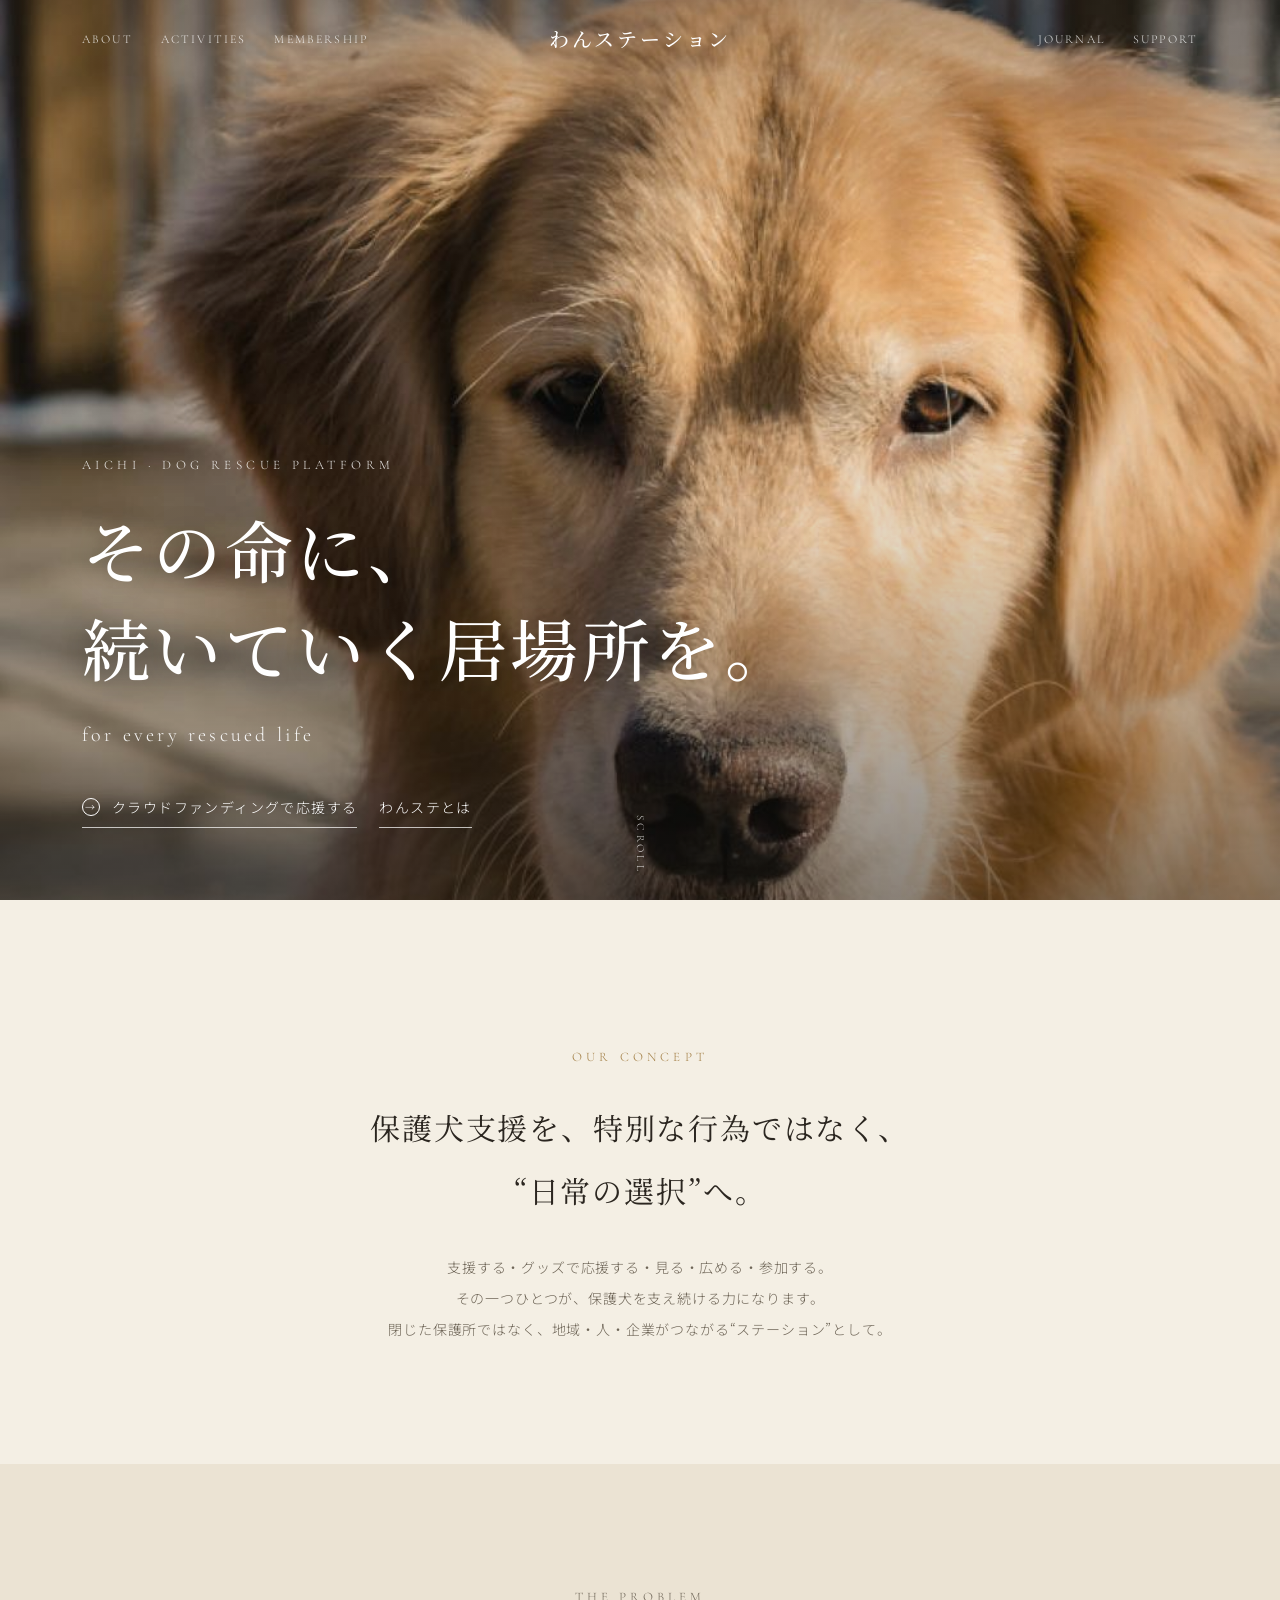
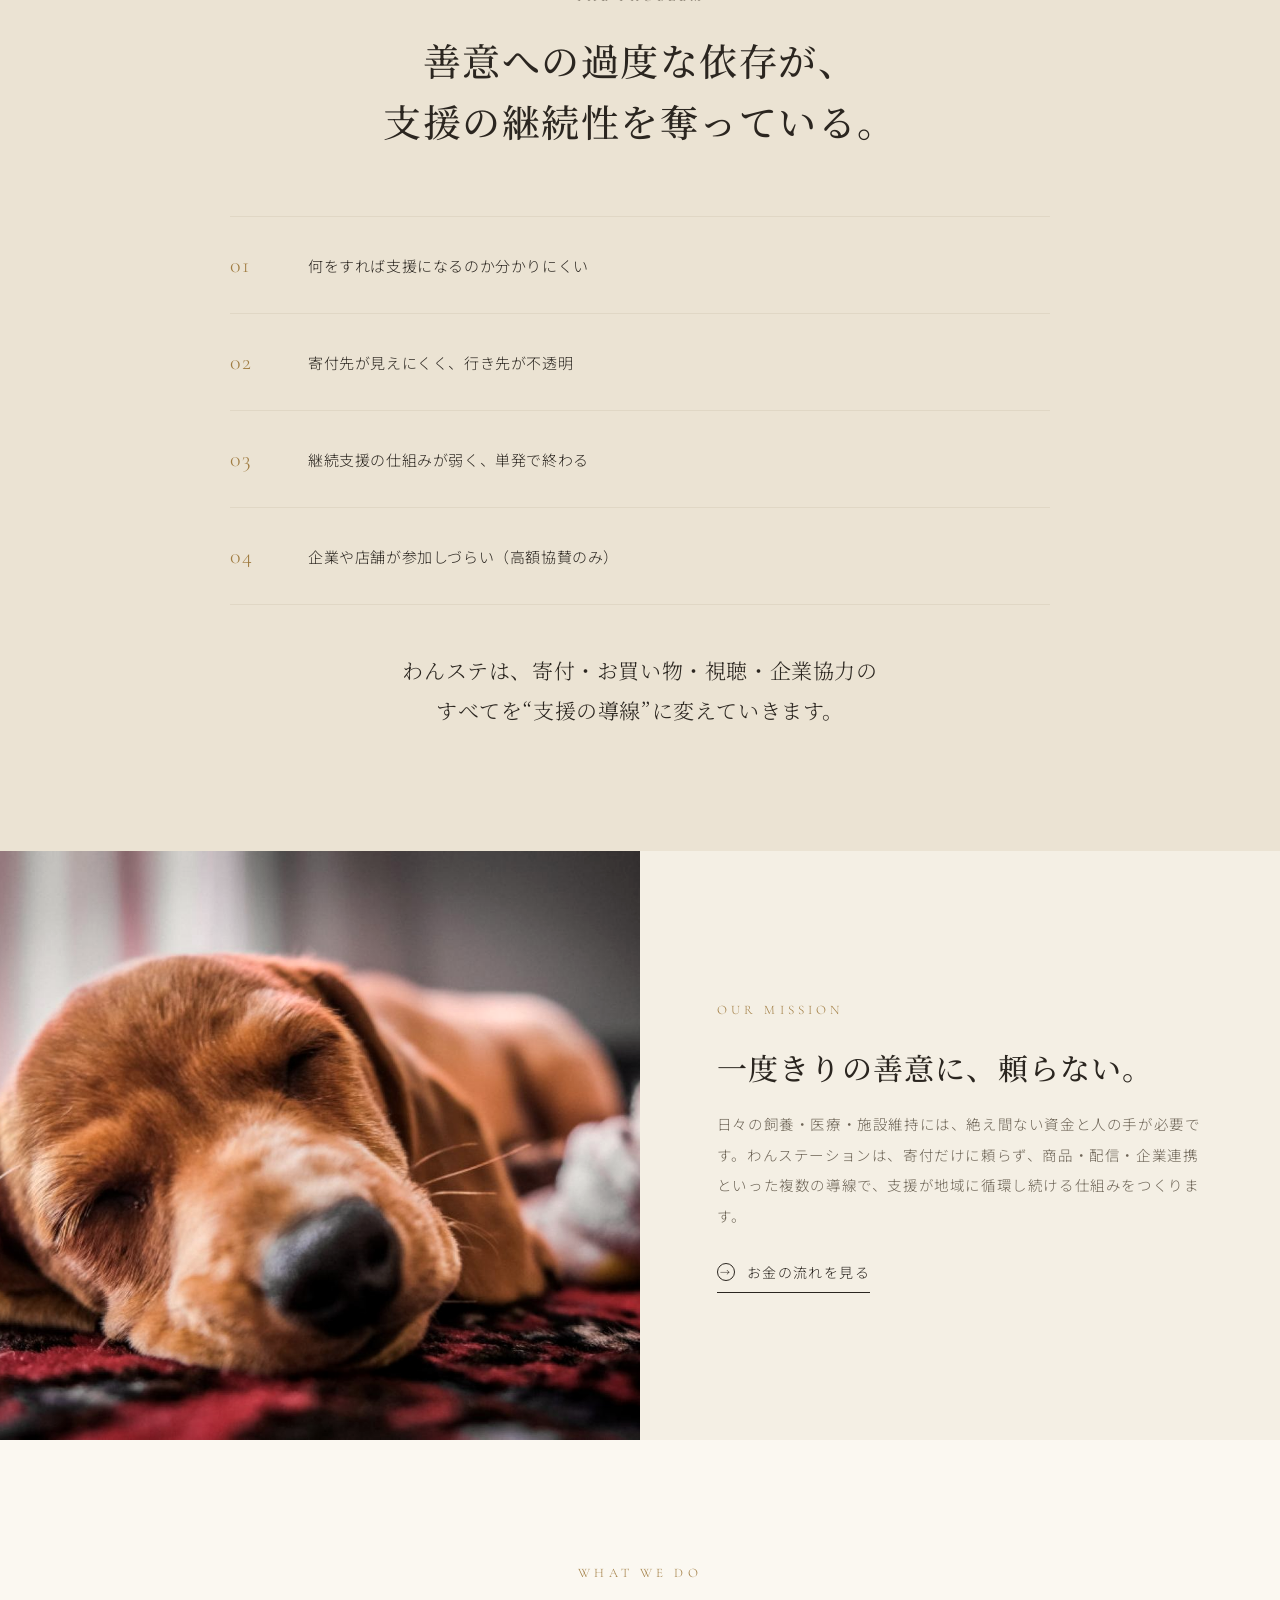
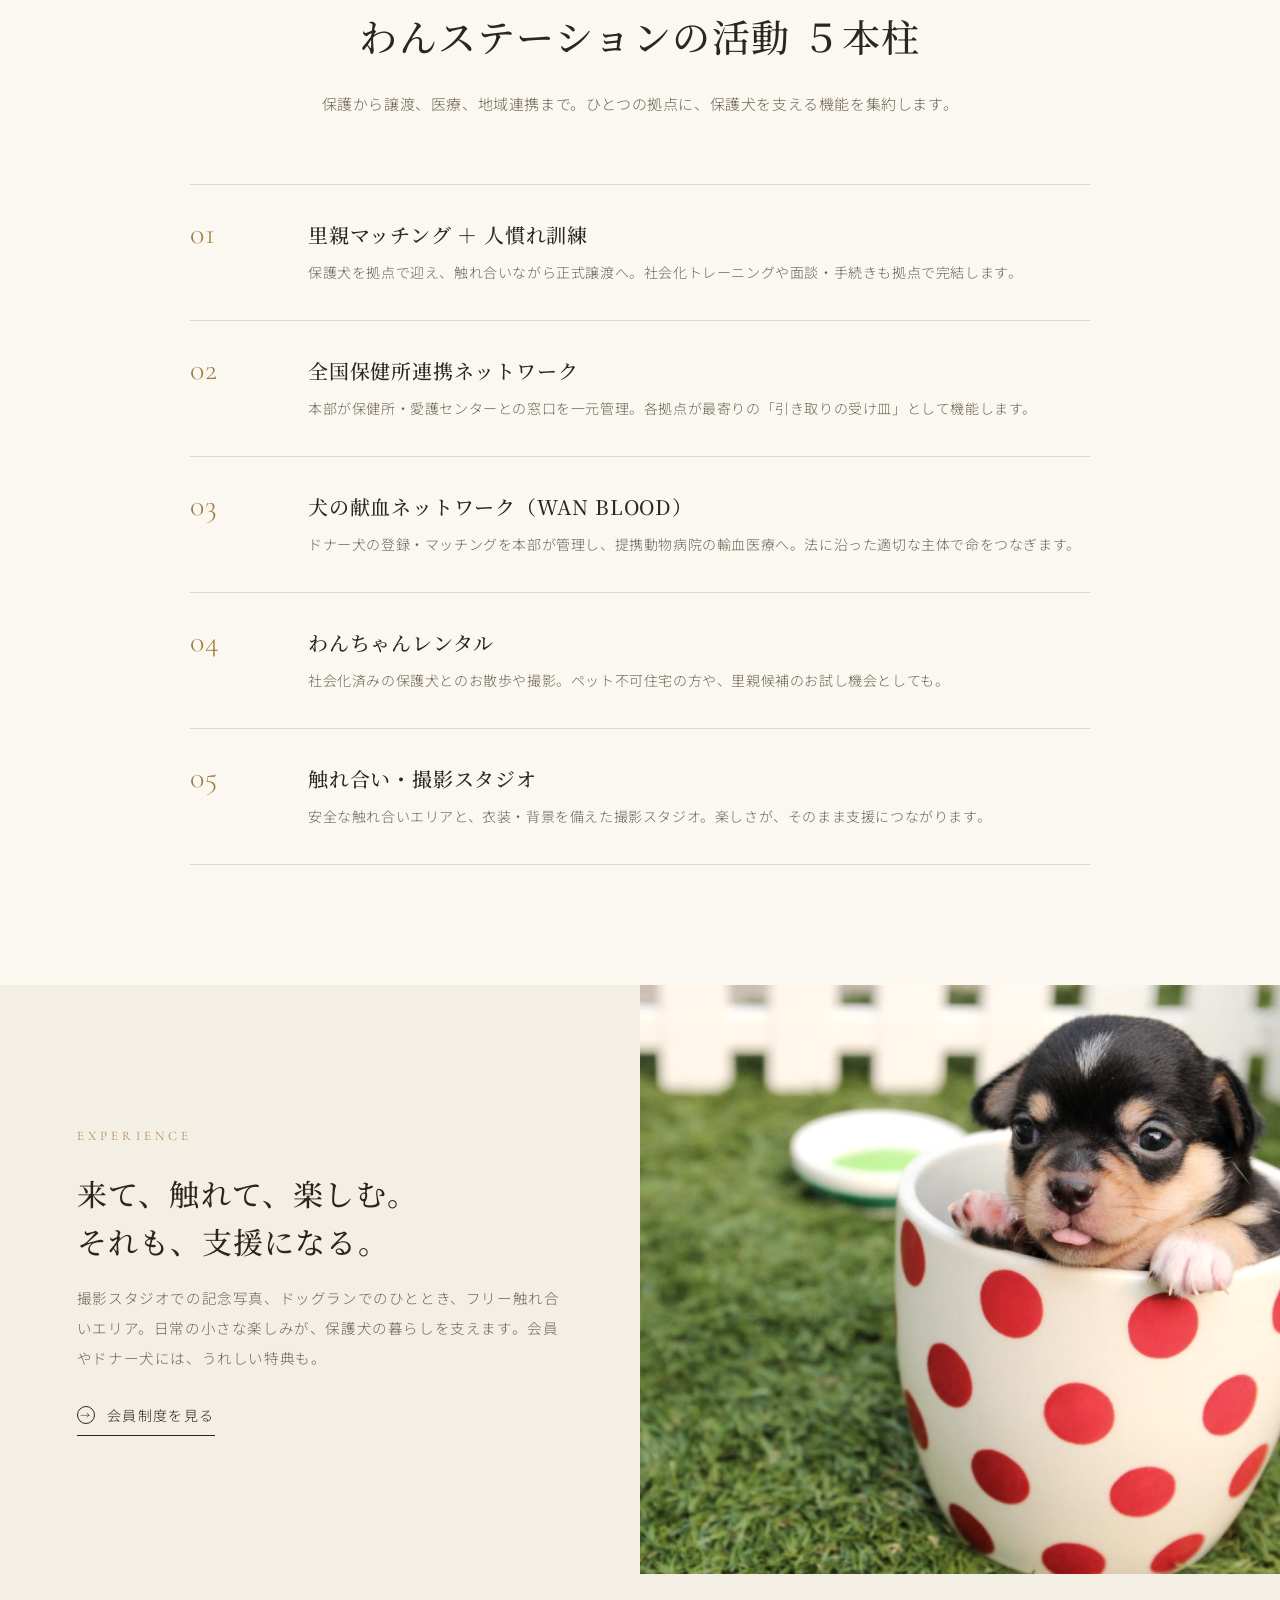
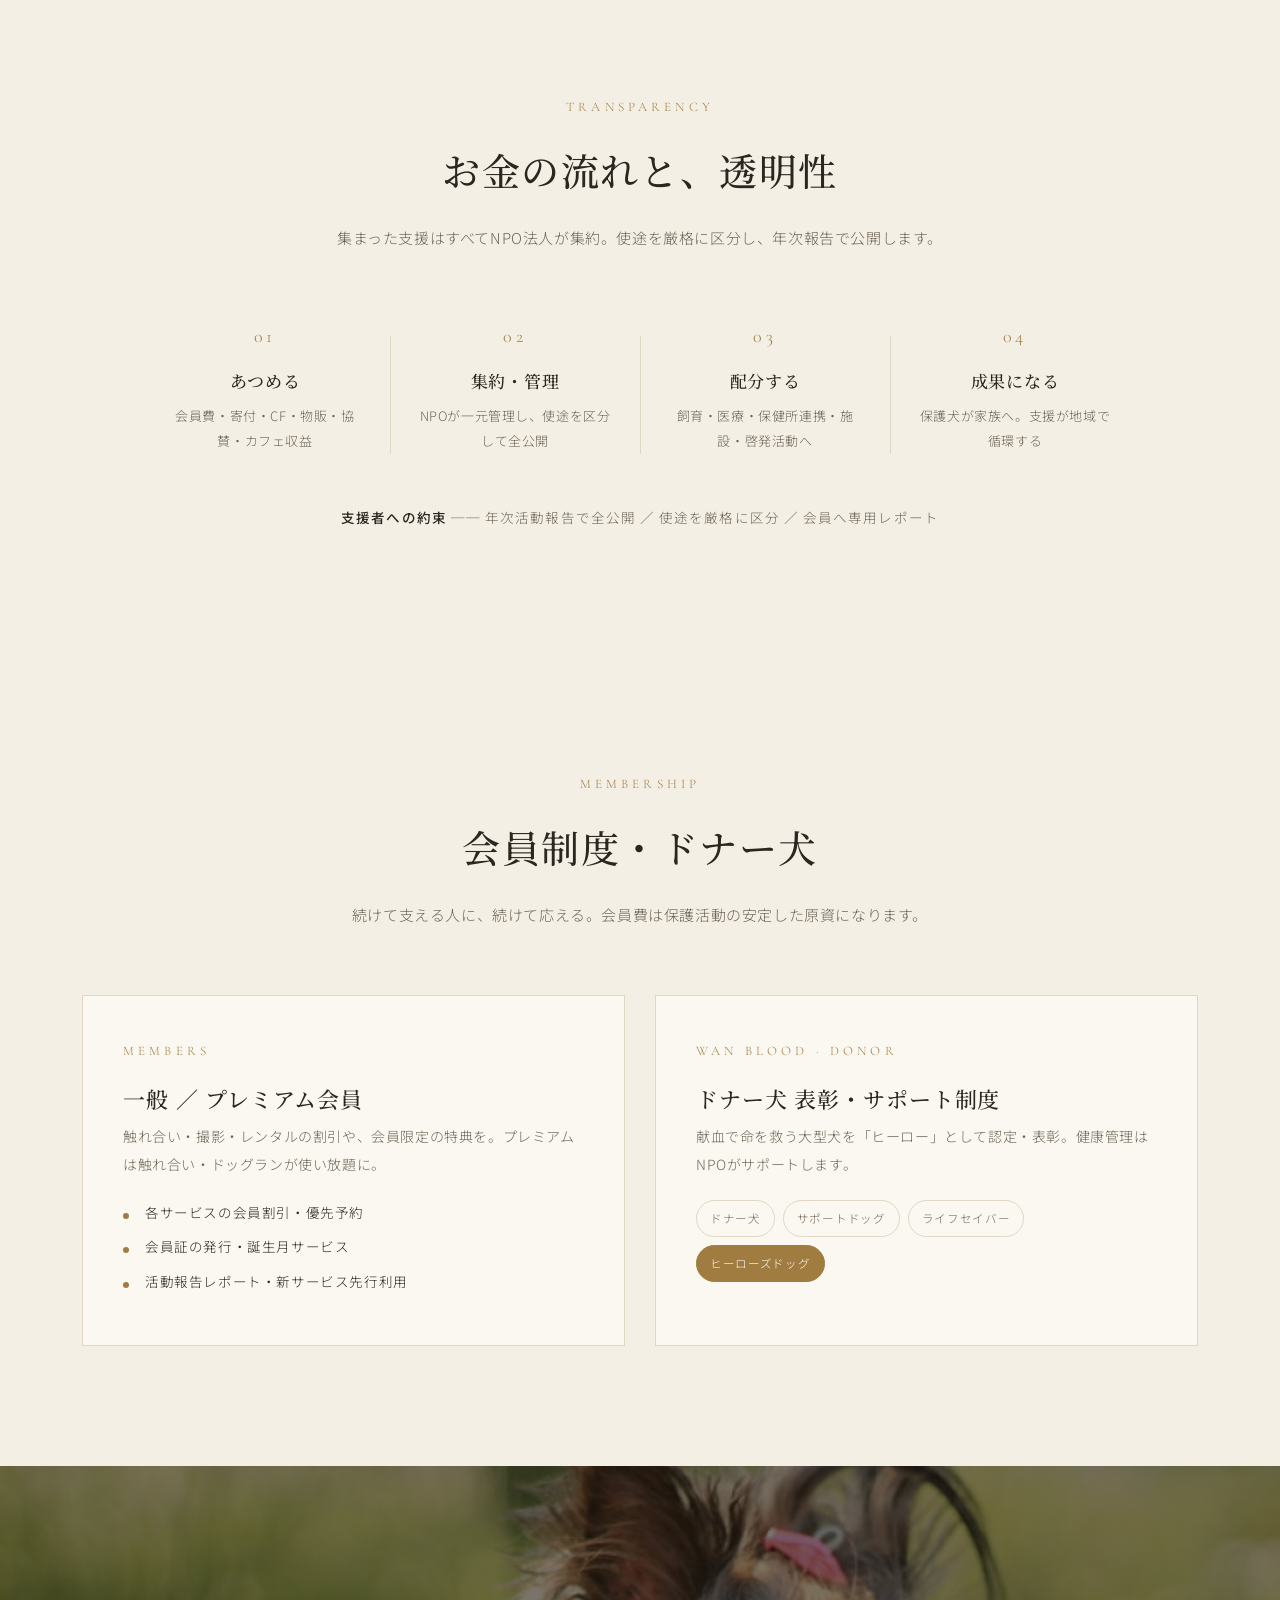
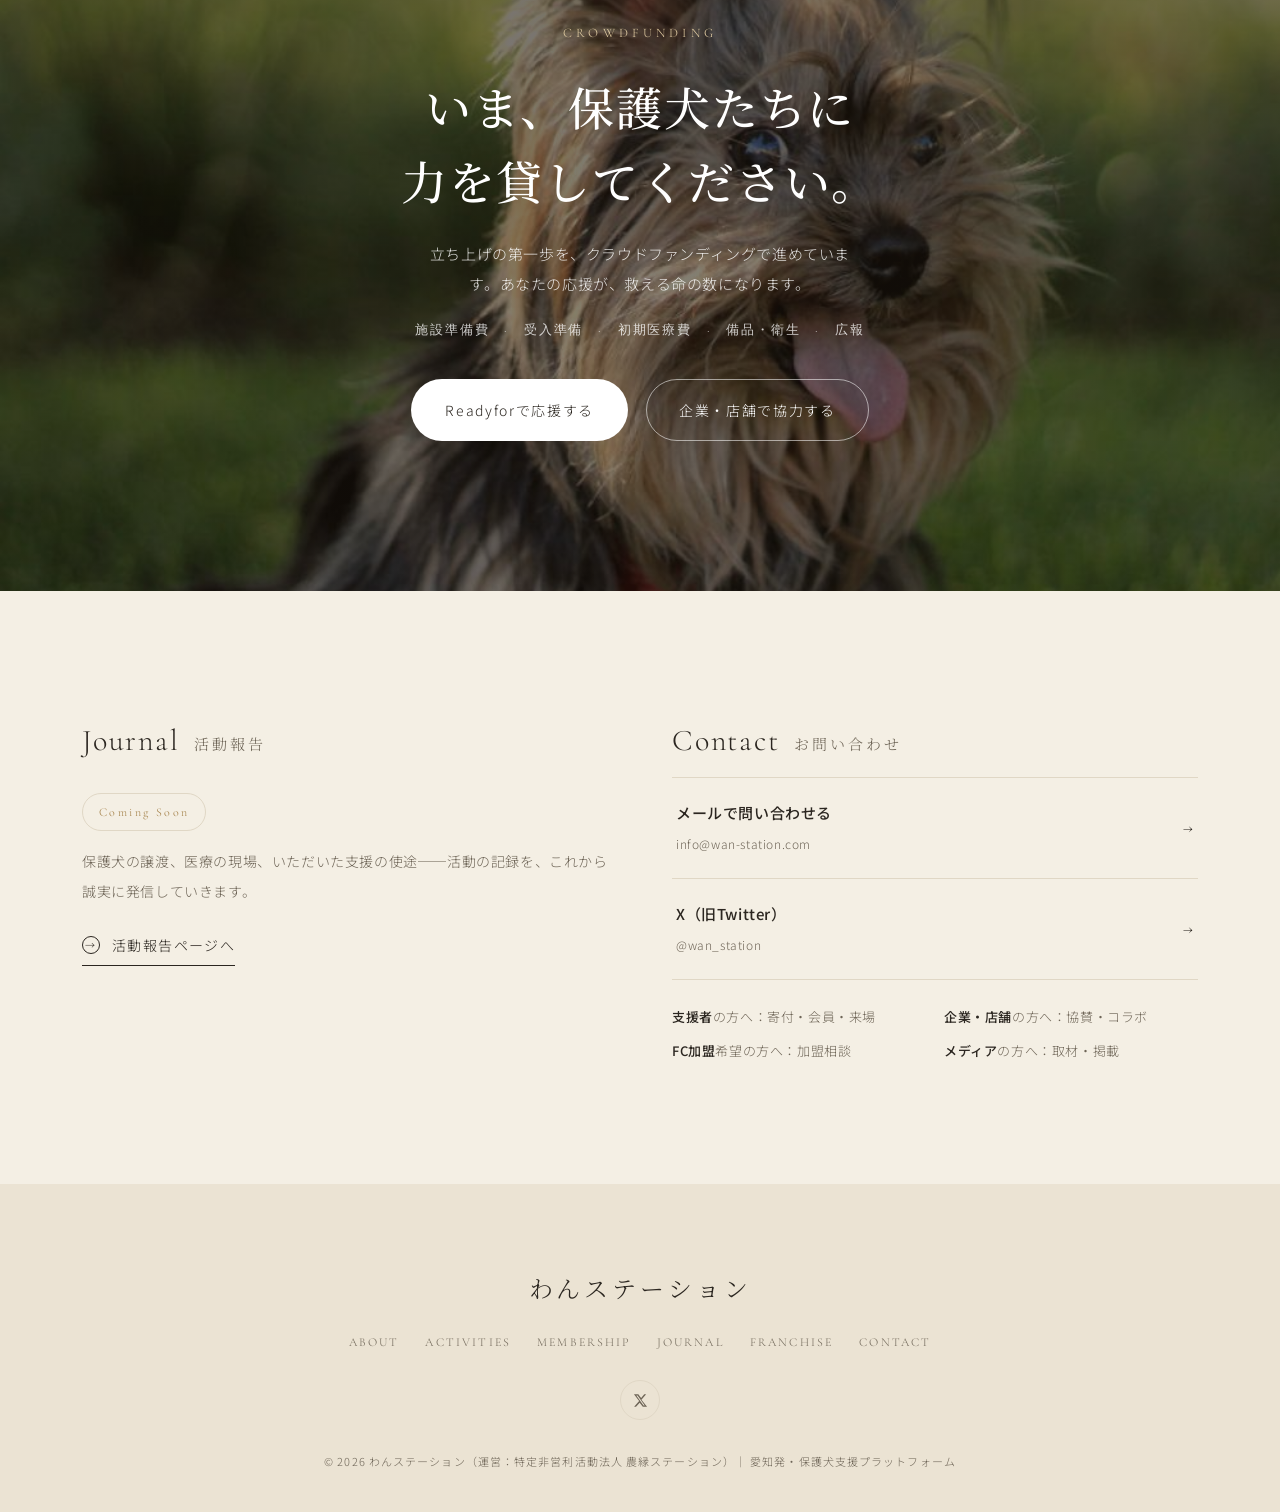
==== commit 16c11ac3: "feat: サイトに連絡先を掲載（info@wan-station.com・X @wan_station）、SNSはXのみに - お問い合わせ欄: メール→info@wan-station.com、S" ====
--- a/index.html
+++ b/index.html
@@ -201,8 +201,8 @@
     <div class="reveal">
       <div class="block-title">Contact<span class="jp">お問い合わせ</span></div>
       <div class="contact-rows">
-        <a href="〔mailto:メールアドレス〕"><span class="t"><b>メールで問い合わせる</b><span>〔準備中：メールアドレス〕</span></span><span class="ar">→</span></a>
-        <a href="〔SNSのURL〕" target="_blank" rel="noopener"><span class="t"><b>SNS / YouTube</b><span>〔準備中：各SNSのリンク〕</span></span><span class="ar">→</span></a>
+        <a href="mailto:info@wan-station.com"><span class="t"><b>メールで問い合わせる</b><span>info@wan-station.com</span></span><span class="ar">→</span></a>
+        <a href="https://x.com/wan_station" target="_blank" rel="noopener"><span class="t"><b>X（旧Twitter）</b><span>@wan_station</span></span><span class="ar">→</span></a>
       </div>
       <div class="aud">
         <div><b>支援者</b>の方へ：寄付・会員・来場</div>
@@ -223,9 +223,7 @@
       <a href="reports.html">Journal</a><a href="franchise.html">Franchise</a><a href="#contact">Contact</a>
     </div>
     <div class="sns">
-      <a href="〔YouTube〕" target="_blank" rel="noopener" aria-label="YouTube"><svg width="18" height="18" viewBox="0 0 24 24" fill="currentColor"><path d="M23 12s0-3.2-.4-4.7a2.5 2.5 0 0 0-1.7-1.7C19.4 5.2 12 5.2 12 5.2s-7.4 0-8.9.4A2.5 2.5 0 0 0 1.4 7.3C1 8.8 1 12 1 12s0 3.2.4 4.7a2.5 2.5 0 0 0 1.7 1.7c1.5.4 8.9.4 8.9.4s7.4 0 8.9-.4a2.5 2.5 0 0 0 1.7-1.7C23 15.2 23 12 23 12zM9.7 15.3V8.7l6 3.3-6 3.3z"/></svg></a>
-      <a href="〔X〕" target="_blank" rel="noopener" aria-label="X"><svg width="15" height="15" viewBox="0 0 24 24" fill="currentColor"><path d="M18 2h3l-7.5 8.6L22.5 22h-6.8l-5-6.6L4.8 22H1.8l8-9.2L1.5 2h7l4.5 6 5-6zM16.8 20h1.9L7.3 4H5.3L16.8 20z"/></svg></a>
-      <a href="〔Instagram〕" target="_blank" rel="noopener" aria-label="Instagram"><svg width="17" height="17" viewBox="0 0 24 24" fill="none" stroke="currentColor" stroke-width="1.8"><rect x="3" y="3" width="18" height="18" rx="5"/><circle cx="12" cy="12" r="4"/><circle cx="17.5" cy="6.5" r="1" fill="currentColor" stroke="none"/></svg></a>
+      <a href="https://x.com/wan_station" target="_blank" rel="noopener" aria-label="X"><svg width="15" height="15" viewBox="0 0 24 24" fill="currentColor"><path d="M18 2h3l-7.5 8.6L22.5 22h-6.8l-5-6.6L4.8 22H1.8l8-9.2L1.5 2h7l4.5 6 5-6zM16.8 20h1.9L7.3 4H5.3L16.8 20z"/></svg></a>
     </div>
     <div class="copy">© 2026 わんステーション（運営：特定非営利活動法人 農縁ステーション）｜ 愛知発・保護犬支援プラットフォーム</div>
   </div>
